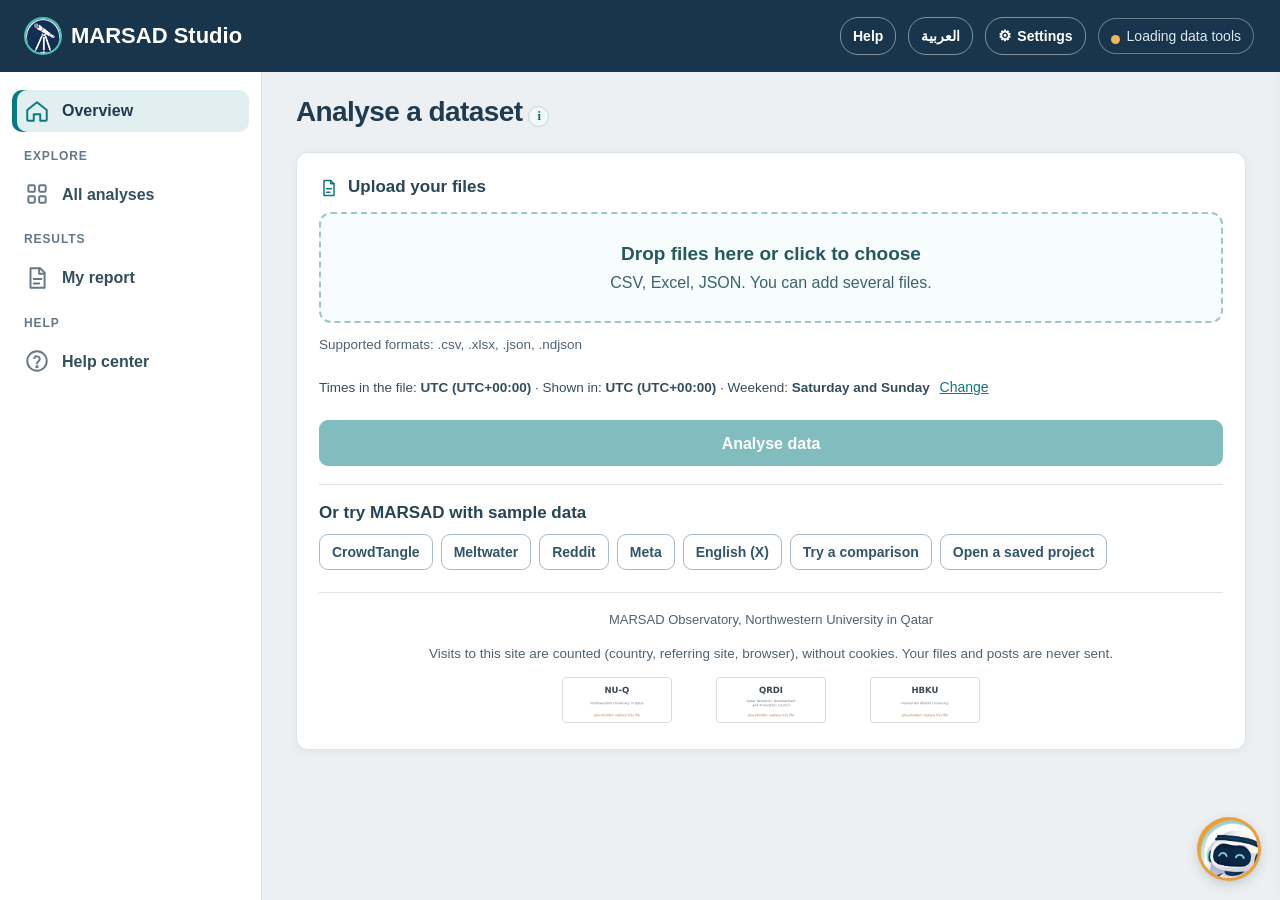
==== index.html @ 5a23ecab "Experimental labels, credibility rating case, emotion scores and confusion matrices - Hate speech, s" ====
<!DOCTYPE html>
<html lang="en">
<head>
<meta charset="utf-8">
<meta name="viewport" content="width=device-width, initial-scale=1">
<title>MARSAD Studio</title>
<!-- No web fonts: the page loads nothing from the internet, so your posts, your address and the fact that you opened
     it stay on your machine, and the page works offline. Arabic uses the fonts your system already has. -->
<meta name="color-scheme" content="light dark">
<link rel="icon" type="image/png" sizes="32x32" href="assets/favicon-32.png">
<link rel="apple-touch-icon" href="assets/apple-touch-icon.png">
<script>
(function () {
  try {
    var v = localStorage.getItem("marsad_theme") || "system";
    var dark = v === "dark" || (v === "system" && window.matchMedia && window.matchMedia("(prefers-color-scheme: dark)").matches);
    document.documentElement.setAttribute("data-theme", dark ? "dark" : "light");
  } catch (e) { document.documentElement.setAttribute("data-theme", "light"); }
})();
</script>
<style>:root{--k-amb-20-100:#6b3d00;--k-amb-20-60:#5a4614;--k-amb-25-100:#8a5a00;--k-amb-25-80:#7a5a12;--k-amb-30-100:#9a5b00;--k-amb-40-100:#c98a00;--k-amb-55-80:#e9a03b;--k-amb-60-80:#f19d3d;--k-amb-65-100:#f6b44b;--k-amb-65-80:#f2b45a;--k-amb-70-100:#ffc766;--k-amb-70-60:#e2c67a;--k-amb-75-100:#ffe08a;--k-amb-75-60:#e8d49a;--k-amb-80-80:#f2dcaf;--k-amb-95-100:#fff8e6;--k-amb-95-80:#fdf3dd;--k-blu-100-20:#fafbfc;--k-blu-15-40:#1c2a35;--k-blu-15-60:#0f2231;--k-blu-15-80:#06283d;--k-blu-20-40:#203b4f;--k-blu-20-60:#18354c;--k-blu-25-20:#2f4554;--k-blu-25-40:#274555;--k-blu-25-60:#173a5e;--k-blu-30-20:#344e5c;--k-blu-30-40:#31566a;--k-blu-35-20:#4a6271;--k-blu-35-40:#2f5f8a;--k-blu-40-20:#4f6371;--k-blu-40-60:#2f5f9a;--k-blu-45-20:#637988;--k-blu-50-20:#69808d;--k-blu-70-20:#a7bbc5;--k-blu-75-40:#9fb7d6;--k-blu-85-20:#ccd7df;--k-blu-85-40:#c6d9e5;--k-blu-85-60:#c9d8ef;--k-blu-90-20:#dce4e9;--k-blu-90-40:#dfebf1;--k-blu-95-20:#edf0f2;--k-blu-95-40:#eef3f9;--k-blu-95-60:#eef3fb;--k-grn-25-60:#1e6b3a;--k-grn-65-40:#7fd4a8;--k-grn-95-40:#eaf6f2;--k-n-0:#000;--k-n-100:#fff;--k-n-15:#2b2b2b;--k-n-35:#595959;--k-red-25-60:#6b1f2a;--k-red-35-60:#8d2f24;--k-red-75-60:#e88b8b;--k-red-85-60:#f3c3ca;--k-red-95-80:#fdecee;--k-tea-100-20:#fbfcfc;--k-tea-100-40:#f7fcfc;--k-tea-100-60:#fbfefe;--k-tea-15-100:#004d51;--k-tea-20-100:#04666a;--k-tea-20-40:#21404f;--k-tea-20-80:#065f62;--k-tea-25-100:#057c81;--k-tea-25-40:#25595c;--k-tea-25-60:#15625a;--k-tea-25-80:#0b6a70;--k-tea-30-20:#3b5a67;--k-tea-30-40:#32616a;--k-tea-30-80:#11787f;--k-tea-35-20:#3e626b;--k-tea-35-40:#3a5f6c;--k-tea-40-20:#55717b;--k-tea-50-20:#6a8690;--k-tea-55-40:#4ec3b9;--k-tea-60-20:#8aa0ab;--k-tea-65-40:#8dc7c4;--k-tea-70-20:#9fc5c6;--k-tea-75-20:#a7ceca;--k-tea-75-40:#a4d2ce;--k-tea-80-20:#c3d4d8;--k-tea-85-20:#c9dadc;--k-tea-85-40:#cce8e5;--k-tea-90-40:#e3f2f2;--k-tea-95-20:#f4f7f8;--k-tea-95-40:#f2faf9;--k-tea-95-60:#eef6fa;--k-yel-10-40:#2a2410;--k-yel-20-80:#5c4708;--k-yel-30-80:#8a6d12;--k-yel-35-60:#8a7a23;--k-yel-45-60:#c9a227;--k-yel-70-80:#e7cd72;--k-yel-95-80:#fdf8e7;}
html[data-theme="dark"]{--k-amb-20-100:#ffc16e;--k-amb-20-60:#e7cb84;--k-amb-25-100:#ffc456;--k-amb-25-80:#ecc367;--k-amb-30-100:#ffb54a;--k-amb-40-100:#ffbb25;--k-amb-55-80:#b57723;--k-amb-60-80:#b46d1b;--k-amb-65-100:#aa7116;--k-amb-65-80:#9e6819;--k-amb-70-100:#97640c;--k-amb-70-60:#846b27;--k-amb-75-100:#7c5e0a;--k-amb-75-60:#6b5821;--k-amb-80-80:#5d4616;--k-amb-95-100:#382a05;--k-amb-95-80:#3d2d09;--k-blu-100-20:#13181d;--k-blu-15-40:#adc3d5;--k-blu-15-60:#a8cbe6;--k-blu-15-80:#95d2f7;--k-blu-20-40:#94bad6;--k-blu-20-60:#93bedf;--k-blu-25-20:#95b2c6;--k-blu-25-40:#91b9cf;--k-blu-25-60:#82b2e3;--k-blu-30-20:#8fb0c2;--k-blu-30-40:#81aec7;--k-blu-35-20:#819dae;--k-blu-35-40:#639bcd;--k-blu-40-20:#a7bcc9;--k-blu-40-60:#558ccf;--k-blu-45-20:#9db1be;--k-blu-50-20:#9ab0bd;--k-blu-70-20:#41535d;--k-blu-75-40:#324865;--k-blu-85-20:#2b3740;--k-blu-85-40:#253947;--k-blu-85-60:#1a2c47;--k-blu-90-20:#232d34;--k-blu-90-40:#1a2b34;--k-blu-95-20:#1c2225;--k-blu-95-40:#121d2a;--k-blu-95-60:#0e192c;--k-grn-25-60:#79dd9d;--k-grn-65-40:#337e57;--k-grn-95-40:#152b24;--k-n-0:#e0e0e0;--k-n-100:#141414;--k-n-15:#bfbfbf;--k-n-35:#9b9b9b;--k-red-25-60:#db7a88;--k-red-35-60:#d96a5d;--k-red-75-60:#772121;--k-red-85-60:#4d151d;--k-red-95-80:#31090e;--k-tea-100-20:#141a1a;--k-tea-100-40:#0f2222;--k-tea-100-60:#0b2222;--k-tea-15-100:#83f9ff;--k-tea-20-100:#6ef7fd;--k-tea-20-40:#95c0d5;--k-tea-20-80:#76f6fa;--k-tea-25-100:#5cf6fd;--k-tea-25-40:#8aced2;--k-tea-25-60:#7ee6db;--k-tea-25-80:#6decf4;--k-tea-30-20:#86acbc;--k-tea-30-40:#81bbc6;--k-tea-30-80:#63e5ee;--k-tea-35-20:#84afb9;--k-tea-35-40:#82aebe;--k-tea-40-20:#a0b8c1;--k-tea-50-20:#9ab2bb;--k-tea-55-40:#43a49b;--k-tea-60-20:#576973;--k-tea-65-40:#3f726f;--k-tea-70-20:#406263;--k-tea-75-20:#395d5a;--k-tea-75-40:#35605d;--k-tea-80-20:#314347;--k-tea-85-20:#2e4042;--k-tea-85-40:#22423f;--k-tea-90-40:#193030;--k-tea-95-20:#161e21;--k-tea-95-40:#112623;--k-tea-95-60:#10222b;--k-yel-10-40:#e3d7b1;--k-yel-20-80:#f7d87c;--k-yel-30-80:#edca5a;--k-yel-35-60:#dac760;--k-yel-45-60:#dbb02b;--k-yel-70-80:#8a7322;--k-yel-95-80:#352b09;--k-n-100:#1b262e;--k-n-0:#e4ecf1;--navy:#10212e;--navy2:#17303f;--bg:#131c23;--white:#1b262e;--ink:#e4ecf1;--muted:#a9bcc7;--border:#32434f;--teal:#39b3b4;--teal-dark:#5ccacb;--teal-light:#13343a;--grey-bg:#223039;--shadow:0 2px 9px rgba(0,0,0,.45);--amber:#f0c270;--amber-bg:#3a2f12;--amber-line:#6b5720;--ok-bg:#16301f;--ok:#7fd49a;--focus:#f0a94e;}
html[data-theme="dark"] .appbar,html[data-theme="dark"] .brand,html[data-theme="dark"] .sizebtn{color:#eaf2f7}
html[data-theme="dark"] .brand-sub{color:#9fb6c4}
html[data-theme="dark"] .pill{color:#cfe6e4;background:#15293a;border-color:rgba(255,255,255,.28)}
html[data-theme="dark"] .sizebtn{border-color:rgba(255,255,255,.4)}
html[data-theme="dark"] .sizebtn:hover{background:rgba(255,255,255,.12)}
html[data-theme="dark"] .filebtn{background:#c98a2e;color:#1b1206}
html[data-theme="dark"] .ch-head{color:#eaf2f7}
html[data-theme="dark"] #chat .ch-head{background:#15293a;color:#eaf2f7}
html[data-theme="dark"] #chat .ch-head b{color:#eaf2f7}
html[data-theme="dark"] #chat .ch-head button{color:#eaf2f7;border-color:rgba(255,255,255,.4)}
html[data-theme="dark"] .fchip{background:#1f2d38;color:#dbe7ee;border-color:#3b4e5c}
html[data-theme="dark"] .fchip b{color:#fff}
html[data-theme="dark"] .fchip:hover{background:#27384564}
html[data-theme="dark"] .skip{background:#1b262e;color:#eaf2f7}
html[data-theme="dark"] .study span{color:#a9bcc7}
html[data-theme="dark"] .nav-label{color:#c2d2db}
html[data-theme="dark"] mark{background:#6b5a16;color:#fff6dd}
html[data-theme="dark"] .metric-label,html[data-theme="dark"] .metric span,
html[data-theme="dark"] .panel .small-print,html[data-theme="dark"] .basis{color:#c2d2db}
html[data-theme="dark"] .panel .small-print,html[data-theme="dark"] .basis{color:#a9bcc7}
html[data-theme="dark"] .metric-label,html[data-theme="dark"] .metric span{color:#bccbd4}
html[data-theme="dark"] .progress-row{color:#cfdbe3}
html[data-theme="dark"] .summary-list li{color:var(--ink)}
html[data-theme="dark"] .big,html[data-theme="dark"] .bignum{color:var(--ink)}
html[data-theme="dark"] .notices{background:#2b2615;border-left-color:#d8a64a;color:#f1e6cf}
html[data-theme="dark"] .notices b,html[data-theme="dark"] .notices strong{color:#fff}
html[data-theme="dark"] .notices .nbadge{background:#d8a64a;color:#2b2615}
html[data-theme="dark"] .qc{background:#243139;color:#dbe7ee;border-color:#3b4e5c}
html[data-theme="dark"] .qc:hover{background:#2c3b45}
html[data-theme="dark"] .notices .qc{background:#40371d;color:#f6ecd6;border-color:#7a6630}


:root{--navy:var(--k-blu-20-60);--navy2:var(--k-blu-25-40);--teal:var(--k-tea-25-100);--teal-dark:var(--k-tea-20-100);--teal-light:var(--k-tea-95-40);--bg:var(--k-blu-95-20);--white:var(--k-n-100);--ink:var(--k-blu-20-40);--muted:var(--k-blu-40-20);--border:var(--k-blu-90-20);--shadow:0 2px 9px rgba(19,45,62,.05);--focus:var(--k-amb-60-80);--amber:var(--k-amb-30-100);--amber-bg:var(--k-amb-95-100);--amber-line:var(--k-amb-80-80);--grey-bg:var(--k-blu-95-20);--ok-bg:var(--k-grn-95-40);--ok:var(--k-grn-25-60)}
*{box-sizing:border-box}
html,body{margin:0;min-height:100%;font-family:Arial,Helvetica,"Noto Naskh Arabic",sans-serif;color:var(--ink);background:var(--bg);font-size:16px;line-height:1.45}
[dir=rtl],.ar{font-family:"Noto Naskh Arabic","Geeza Pro","Segoe UI",Tahoma,Arial,sans-serif}
button,input,select,textarea{font:inherit}button{cursor:pointer}a{color:var(--teal-dark)}
button:focus-visible,input:focus-visible,select:focus-visible,textarea:focus-visible,[tabindex]:focus-visible{outline:3px solid var(--focus);outline-offset:2px}
h1,h2,h3,p{margin-top:0}
/* The app bar is wider than a phone: its content measures 429px at 390px wide. It scrolls its own
   controls rather than dragging the whole page sideways with it. */
.appbar{overflow-x:hidden}
.appbar{height:72px;background:var(--navy);color:var(--k-n-100);display:flex;align-items:center;justify-content:space-between;padding:0 26px;gap:16px;position:sticky;top:0;z-index:50}
.branding{display:flex;align-items:center;gap:11px}
.brand-mark{width:34px;height:34px;border-radius:50%;flex:none;display:block;
  box-shadow:0 0 0 2px var(--k-tea-55-40)}
.brand{font-size:22px;font-weight:800}.brand-sub{color:var(--k-blu-85-40);font-size:13px;margin-top:2px}
.top-right{display:flex;align-items:center;gap:12px;font-size:14px;color:var(--k-blu-90-40)}
.pill{border:1px solid rgba(255,255,255,.35);background:var(--navy);color:var(--k-tea-95-60);padding:7px 12px;border-radius:18px;white-space:nowrap}
#engine{max-width:40vw;overflow:hidden;text-overflow:ellipsis}
@media(max-width:900px){#engine{max-width:none}}
#engine.err{background:var(--k-red-35-60);border-color:var(--k-red-35-60);color:var(--k-n-100)}
.shell{display:grid;grid-template-columns:262px minmax(0,1fr);min-height:calc(100vh - var(--barh,72px))}
.sidebar{background:var(--k-n-100);border-right:1px solid var(--border);padding:18px 12px;position:sticky;top:var(--barh,72px);height:calc(100vh - var(--barh,72px));overflow:auto}
.nav-label{font-size:12px;font-weight:800;text-transform:uppercase;letter-spacing:.9px;color:var(--k-blu-45-20);margin:16px 12px 8px}
.nav-button{width:100%;display:flex;align-items:center;gap:12px;text-align:left;border:0;background:transparent;color:var(--k-blu-30-20);padding:10px 12px;border-radius:10px;min-height:50px;font-weight:700;margin-bottom:3px}
.nav-button .ico{width:26px;height:26px;flex:none;color:var(--k-blu-45-20)}
.nav-button.active{color:var(--k-tea-20-80);background:var(--teal-light);box-shadow:inset 4px 0 0 var(--teal)}
.nav-button.active .ico{color:var(--teal)}
.nav-button:hover:not(.active){background:var(--k-tea-95-20)}
.nav-desc{font-size:12.5px;color:var(--k-blu-40-20);display:block;margin-top:2px;font-weight:400}
.nav-count{margin-left:auto;font-size:12px;color:var(--k-blu-40-20);font-weight:700}
.side-footer{margin:18px 8px 0;padding:14px 6px;border-top:1px solid var(--border);font-size:13px;color:var(--k-blu-45-20);line-height:1.6}
.side-footer b{color:var(--ink)}
.content{padding:24px 34px 60px;max-width:1500px;width:100%;margin:0 auto;min-width:0}
.eyebrow{font-size:13.5px;color:var(--k-blu-50-20);font-weight:700;margin-bottom:8px}
.eyebrow a{color:var(--k-blu-50-20);text-decoration:none}.eyebrow a:hover{text-decoration:underline}
.title-row{display:flex;align-items:flex-start;justify-content:space-between;gap:16px;flex-wrap:wrap}
.page-title{font-size:32px;line-height:1.15;letter-spacing:-.6px;color:var(--k-blu-20-40);margin:0 0 8px}
.page-lead{font-size:18px;color:var(--muted);margin-bottom:0;max-width:820px}
.head-actions{display:flex;align-items:center;gap:10px;flex-wrap:wrap}
.btn{border:1px solid var(--k-blu-70-20);background:var(--k-n-100);border-radius:9px;min-height:44px;padding:9px 16px;font-weight:700;color:var(--k-blu-30-40);display:inline-flex;align-items:center;justify-content:center;gap:7px;text-decoration:none;white-space:nowrap}
.btn:hover{background:var(--k-tea-95-40)}.btn.primary{background:var(--teal);color:var(--k-n-100);border-color:var(--teal)}.btn.primary:hover{background:var(--teal-dark)}
.btn:disabled{opacity:.5;cursor:default}.btn.small{min-height:36px;padding:6px 12px;font-size:14px}
.info-line{margin:20px 0 16px;padding:12px 16px;border:1px solid var(--k-tea-85-40);background:var(--k-tea-95-40);color:var(--k-tea-25-40);border-radius:9px;display:flex;justify-content:space-between;align-items:center;gap:14px;font-size:15px;flex-wrap:wrap}
.section-heading{font-size:22px;color:var(--k-blu-20-40);margin:30px 0 6px}
.section-description{font-size:15.5px;color:var(--k-blu-45-20);margin:0 0 16px}
.metric-grid{display:grid;grid-template-columns:repeat(4,minmax(0,1fr));gap:16px;margin-top:16px}
.metric{padding:18px 20px;background:var(--k-n-100);border:1px solid var(--border);border-radius:12px;box-shadow:var(--shadow);min-height:108px}
.metric-label{font-size:15px;color:var(--k-blu-40-20);margin-bottom:8px}.metric-value{font-size:30px;font-weight:800;color:var(--k-blu-20-40);line-height:1.1}
.metric-small{font-size:13.5px;margin-top:6px;color:var(--k-blu-40-20)}.metric .date-value{font-size:20px}
.cards-2{display:grid;grid-template-columns:1fr 1fr;gap:18px}
.panel{background:var(--k-n-100);border:1px solid var(--border);border-radius:12px;box-shadow:var(--shadow);padding:20px 22px;min-width:0;margin-bottom:18px}
.cards-2 .panel{margin-bottom:0}
.panel-title{font-size:19px;font-weight:700;color:var(--k-blu-25-40);margin:0 0 4px}
.panel-description{color:var(--k-blu-45-20);font-size:14.5px;margin:0 0 12px}
.panel-actions{display:flex;justify-content:space-between;align-items:center;gap:10px;margin-top:14px;padding-top:14px;border-top:1px solid var(--k-blu-95-20);flex-wrap:wrap}
.text-button{padding:6px 0;border:0;background:none;color:var(--k-tea-25-100);font-weight:700;font-size:15px;min-height:36px}
.text-button:hover{text-decoration:underline}
.save-button{min-height:38px;padding:6px 12px;border:1px solid var(--k-tea-85-20);border-radius:8px;color:var(--k-tea-30-40);background:var(--k-n-100);font-size:14px;font-weight:700}
.save-button.saved{color:var(--k-tea-25-100);background:var(--k-grn-95-40);border-color:var(--k-tea-75-40)}
.summary-list{padding:0;margin:0;list-style:none}
.summary-list li{padding:12px 0;border-bottom:1px solid var(--k-blu-95-20);display:flex;align-items:flex-start;gap:12px;font-size:16px}
.summary-list li:last-child{border-bottom:0}
.dot{width:9px;height:9px;flex:0 0 9px;background:var(--teal);border-radius:50%;margin-top:8px}
.progress-row{display:grid;grid-template-columns:minmax(90px,1.2fr) minmax(100px,2fr) 50px;align-items:center;gap:12px;font-size:15px;margin:9px 0;cursor:pointer;border-radius:6px;padding:3px 4px}
.progress-row:hover{background:var(--k-tea-95-40)}
.bar-track{height:13px;border-radius:7px;background:var(--k-tea-95-20);overflow:hidden}.bar-fill{height:100%;background:var(--k-tea-30-80);border-radius:7px}
.explore-grid{display:grid;grid-template-columns:repeat(3,minmax(0,1fr));gap:14px}
.explore-card{display:flex;align-items:center;gap:14px;text-align:left;border:1px solid var(--border);border-radius:12px;padding:16px;background:var(--k-n-100);min-height:100px;box-shadow:var(--shadow);width:100%}
.explore-card:hover{background:var(--k-tea-95-40);border-color:var(--k-tea-75-20)}
a.explore-card{text-decoration:none;color:inherit;box-sizing:border-box}
.srcrow a.btn.small{text-decoration:none}
.explore-icon{flex:0 0 48px;height:48px;border-radius:10px;background:var(--k-tea-95-40);color:var(--k-tea-30-80);display:grid;place-items:center}
.explore-icon svg{width:26px;height:26px}
.explore-label{font-size:17px;font-weight:700;color:var(--k-blu-25-40);margin-bottom:3px}
.explore-detail{font-size:14px;color:var(--k-blu-40-20)}
.srcgrid{display:grid;grid-template-columns:repeat(2,minmax(0,1fr));gap:14px}
.srccard{display:block;text-align:left;border:1px solid var(--border);border-radius:12px;padding:16px 18px;background:var(--k-n-100);box-shadow:var(--shadow);width:100%;box-sizing:border-box;text-decoration:none;color:inherit}
.srccard:hover{background:var(--k-tea-100-40);border-color:var(--k-tea-75-20)}
.srccard.soon{background:var(--k-tea-100-20);border-style:dashed;border-color:var(--k-tea-80-20)}
.srccard.soon:hover{background:var(--k-tea-100-40)}
.srchead{display:flex;align-items:flex-start;justify-content:space-between;gap:10px;margin-bottom:8px}
.srchead .explore-icon{flex:0 0 40px;height:40px}
.srchead .explore-icon svg{width:22px;height:22px}
.srccard.soon .explore-icon{background:var(--k-tea-95-20);color:var(--k-tea-50-20)}
.srctitle{font-size:17px;font-weight:700;color:var(--k-blu-25-40);margin-bottom:4px}
.srcdesc{font-size:14px;color:var(--k-blu-40-20);line-height:1.5;margin-bottom:10px}
.srcgo{font-size:14px;font-weight:700;color:var(--k-tea-30-80)}
.srccard.soon .srcgo{color:var(--k-tea-50-20)}
.badge{font-size:12px;font-weight:700;border-radius:9px;padding:2px 9px;white-space:nowrap;border:1px solid}
.badge.ok{color:var(--k-tea-25-60);background:var(--k-tea-95-40);border-color:var(--k-tea-75-40)}
.badge.soon{color:var(--k-amb-25-80);background:var(--k-amb-95-80);border-color:var(--k-amb-75-60)}
.badge.ext{color:var(--k-blu-35-20);background:var(--k-blu-95-20);border-color:var(--k-blu-85-20)}
#toast{position:fixed;inset-inline-start:50%;transform:translateX(-50%);inset-block-end:26px;z-index:90;background:var(--navy);color:var(--white);padding:11px 18px;border-radius:11px;font-weight:700;font-size:15px;opacity:0;pointer-events:none;transition:opacity .18s}
#toast.on{opacity:1}
.postbar.sticky{position:sticky;top:0;z-index:3;background:var(--white);padding:10px 0;border-bottom:1px solid var(--border)}
.postpager{display:flex;align-items:center;gap:12px;flex-wrap:wrap;padding:8px 0}
.postpager.sticky2{position:sticky;top:52px;z-index:2;background:var(--white);border-bottom:1px solid var(--border)}
.hlsw{display:inline-flex;align-items:center;gap:6px;font-size:14px;color:var(--muted)}
.tbl{position:relative}
table.g thead th{position:sticky;top:0;z-index:2;background:var(--grey-bg)}
.viewtabs.sub{position:sticky;top:0;z-index:3;background:var(--white);padding:6px 0}
.drawer{position:fixed;inset-block:var(--barh,72px) 0;inset-inline-end:0;width:min(420px,92vw);background:var(--white);border-inline-start:1px solid var(--border);box-shadow:-6px 0 24px rgba(0,0,0,.14);z-index:70;display:flex;flex-direction:column}
html[dir="rtl"] .drawer{box-shadow:6px 0 24px rgba(0,0,0,.14)}
.drawer[hidden]{display:none}
.drawer-head{display:flex;align-items:center;justify-content:space-between;gap:10px;padding:16px 18px;border-bottom:1px solid var(--border);font-size:17px}
.drawer-body{flex:1;overflow:auto;padding:16px 18px}
.drawer-foot{display:flex;gap:10px;justify-content:flex-end;padding:14px 18px;border-top:1px solid var(--border)}
.fieldhelp{font-size:13px;color:var(--muted);margin:4px 0 0;line-height:1.45}
.optbadge{display:inline-flex;align-items:center;justify-content:center;min-width:20px;height:20px;margin-inline-start:7px;border-radius:10px;background:var(--teal);color:var(--white);font-size:12px;font-weight:800;padding:0 6px}
.sliders{margin-inline-end:6px}
.methods{margin:12px 0 0;border:1px solid var(--border);border-radius:11px;padding:12px 14px;background:var(--grey-bg)}
.methods summary{cursor:pointer;font-weight:700;color:var(--ink);min-height:30px}
.methods p{margin:8px 0 0;line-height:1.55}
.settabs{display:flex;gap:8px;border-bottom:1px solid var(--border);margin:0 0 16px}
.settab{background:none;border:0;border-bottom:3px solid transparent;padding:10px 14px;font-size:15px;font-weight:700;color:var(--muted);cursor:pointer;min-height:44px}
.settab.on{color:var(--teal);border-bottom-color:var(--teal)}
.settab:hover{color:var(--ink)}
.qcseg{margin:0 2px}
.segset{display:inline-flex;border:1px solid var(--border);border-radius:10px;overflow:hidden;margin:4px 0 2px}
.seg{background:var(--white);border:0;padding:9px 16px;font-size:14px;font-weight:700;color:var(--muted);cursor:pointer;min-height:40px;border-inline-end:1px solid var(--border)}
.seg:last-child{border-inline-end:0}
.seg.on{background:var(--teal);color:var(--white)}
.seg:hover:not(.on){background:var(--teal-light)}
.srcsamples{border-top:1px solid var(--border);margin-top:18px;padding-top:16px}
.srccard.on{border-color:var(--teal);border-style:solid;box-shadow:0 0 0 1px var(--teal),var(--shadow);background:var(--k-n-100)}
.srcpick{color:var(--teal);display:inline-flex}
.srcpick svg{width:22px;height:22px}
.cform input:disabled,.cform select:disabled,.ckey input:disabled{opacity:.55;cursor:not-allowed}
.cblock{border:1px solid var(--k-amb-40-100);background:var(--k-amb-95-100);border-radius:10px;padding:12px 14px;margin:0 0 14px}
.cblock-h{margin:0 0 6px;font-weight:600;color:var(--k-blu-25-40)}
@media (prefers-color-scheme:dark){.cblock{background:var(--k-yel-10-40);color:var(--k-yel-70-80)}.cblock-h{color:var(--k-yel-70-80)}}
.bigfile{border:1px solid var(--border);border-radius:12px;padding:18px 20px;background:var(--white)}
.bigfile-h{margin:0 0 8px;font-size:17px;color:var(--k-blu-25-40);font-weight:600}
.bigsub{margin:18px 0 8px;font-size:14px;color:var(--k-blu-25-40);font-weight:600}
.bigsizes{display:flex;align-items:center;gap:10px;flex-wrap:wrap}
.bigsizes .btn.on{background:var(--teal);color:var(--white);border-color:var(--teal)}
.bigcustom input{width:7.5em;margin-inline-start:6px}
.bigopts{display:grid;gap:10px}
.bigopt{display:grid;gap:4px;border:1px solid var(--border);border-radius:9px;padding:10px 12px}
.bigopt.pick{border-color:var(--k-tea-30-80);background:var(--k-tea-100-20)}
.bigopt:not(.on){opacity:.6}
.bigopt select{margin:0 4px;max-width:16em}
.bigfilters{display:flex;flex-wrap:wrap;gap:10px 18px;align-items:center}
.bigfilters input[type=number]{width:6em}
.inlinechk{display:inline-flex;align-items:center;gap:6px}
.bigacts{display:flex;flex-wrap:wrap;gap:10px;margin-top:16px}
.bigannot{display:flex;flex-wrap:wrap;gap:10px 18px;align-items:center;margin-top:10px}
.bigannot input[type=text]{width:12em}.bigannot input[type=number]{width:5em}
.bigsplit{border-top:1px solid var(--border);margin-top:18px;padding-top:12px;display:flex;flex-wrap:wrap;gap:10px;align-items:center}
.bigsplit .bigsub{width:100%;margin:0}
.bigprog{display:flex;align-items:center;gap:12px;margin:16px 0}
.bigprog progress{width:260px;height:14px}
.bigmsg{margin:14px 0 0;padding:10px 12px;border-radius:8px;background:var(--k-blu-95-20)}
.bigmsg.err{background:var(--k-red-95-80);color:var(--k-red-25-60)}
.bigmsg.ok{background:var(--k-grn-95-40)}
@media (max-width:560px){.bigprog progress{width:150px}.bigfilters{gap:8px 12px}}
.optcheck span{display:block;font-weight:400}
.optcheck input{margin-inline-end:7px;vertical-align:middle}
.dlbar{display:flex;align-items:center;gap:10px;flex-wrap:wrap;border-top:1px solid var(--border);margin-top:18px;padding-top:14px}
.srcopen{margin-top:2px}
.srcopen-h{display:flex;align-items:center;gap:9px;font-size:17px;color:var(--k-blu-25-40);margin:0 0 12px}
.srcopen-h svg{width:20px;height:20px;color:var(--k-tea-30-80)}
.srcopen p{margin:0 0 10px;color:var(--k-blu-30-20);line-height:1.55}
.srcsteps{margin:0 0 12px;padding-inline-start:22px;color:var(--k-blu-30-20);line-height:1.6}
.srcsteps li{margin-bottom:8px}
.srcsteps a{color:var(--k-tea-30-80)}
.srcsteps .small-print{display:block}
.crumb{display:flex;align-items:center;gap:8px;flex-wrap:wrap;font-size:13px;color:var(--k-blu-35-20)}
.crumb b{color:var(--ink);font-weight:650}
.platgrid{display:grid;grid-template-columns:repeat(4,1fr);gap:10px;margin:0 0 10px}
@media(min-width:1101px){.dirpanel .platgrid{grid-template-columns:repeat(5,1fr)}}
@media(max-width:1100px){.platgrid{grid-template-columns:repeat(2,1fr)}}
@media(max-width:560px){.platgrid{grid-template-columns:1fr}}
.platcard{display:grid;grid-template-columns:auto 1fr;grid-template-areas:"mark head" "mark blurb" "mark meta";column-gap:10px;row-gap:2px;align-items:center;text-align:start;border:1px solid var(--border);border-radius:12px;padding:12px;background:var(--k-n-100);width:100%;box-sizing:border-box;color:inherit;cursor:pointer;min-height:44px}
.platcard .platmark{grid-area:mark;align-self:start}
.platcard .platname{grid-area:head}
.platcard .platblurb{grid-area:blurb}
.platcard .platmeta{grid-area:meta}
.platmeta{display:flex;align-items:center;gap:8px;flex-wrap:wrap}
.platcard:hover{background:var(--k-tea-100-40);border-color:var(--k-tea-75-20)}
.platcard.on{border-color:var(--teal);box-shadow:0 0 0 1px var(--teal)}
.platmark{flex:none;width:34px;height:34px;border-radius:50%;display:flex;align-items:center;justify-content:center;font-weight:700;font-size:13px;letter-spacing:.02em;
  box-shadow:inset 0 0 0 1px rgba(16,33,46,.14)}
html[data-theme="dark"] .platmark{box-shadow:inset 0 0 0 1px rgba(255,255,255,.22)}
.platmark.small{width:22px;height:22px;font-size:10px}
.platname{font-size:14px;font-weight:650;color:var(--ink)}
.platblurb{font-size:12px;line-height:1.4;color:var(--k-blu-35-20)}
.platmeta{font-size:11px;color:var(--k-blu-45-20)}
.platname{min-width:0;overflow-wrap:anywhere;hyphens:auto}
.platneed{white-space:nowrap;margin-inline-start:8px}
.platstate{white-space:nowrap}
.platacc,.platn,.platsrv{white-space:nowrap;color:var(--k-blu-35-20)}
.platsrv{font-weight:600}
.platsrv::after{content:"\00b7";margin-inline-start:6px;opacity:.6}
.platacc::after{content:"\00b7";margin-inline-start:6px;opacity:.6}
.catmethods{font-size:11px;font-weight:600;color:var(--k-blu-45-20);margin-top:2px}
.dirfind{margin:0 0 12px}
.dirfind input{width:100%;box-sizing:border-box}
.dirpanel{margin:0 0 18px}
.dirpanel:last-of-type{margin-bottom:10px}
.paneln{display:inline-block;margin-inline-start:6px;font-size:11px;font-weight:600;color:var(--k-blu-25-20);
  background:var(--k-tea-100-20);border:1px solid var(--border);border-radius:999px;padding:1px 7px;vertical-align:middle}
.catmethods{color:var(--k-blu-35-20)}
.catcount{color:var(--k-blu-25-20)}
.tabn{font-weight:600;opacity:.75;margin-inline-start:2px}
.statekey{margin:6px 0 8px;padding-inline-start:0;list-style:none;display:grid;gap:6px}
.statekey li{font-size:12px;line-height:1.5;color:var(--k-blu-35-20)}
.srcdetail h2.srcsub{margin-top:14px}
.srchelp{margin-inline-start:auto}
.upset-open{margin:10px 0 4px;padding:12px;border:1px solid var(--border);border-radius:12px;background:var(--k-tea-100-20)}
.upset-h{margin:0 0 2px;font-size:14px}
.upset-open .opts{display:grid;grid-template-columns:repeat(auto-fit,minmax(230px,1fr));gap:12px;margin-top:10px}
.upset-open label{display:flex;flex-direction:column;gap:3px;font-size:13px;font-weight:600}
.upset-open input,.upset-open select{font:inherit;font-weight:400;padding:6px 8px;border:1px solid var(--border);border-radius:8px;background:var(--k-n-100);color:var(--ink)}
.upset-open .small-print{font-weight:400}
.platbar{flex-wrap:wrap;gap:8px}
.srcdetail p{margin:4px 0 8px;font-size:13px;line-height:1.5}
.platbar{display:flex;align-items:center;gap:10px;flex-wrap:wrap;margin:0 0 10px}
.platnow{display:flex;align-items:center;gap:7px;font-weight:650;color:var(--ink)}
.methodrow{display:flex;flex-wrap:wrap;gap:8px;margin:0 0 12px}
.methodbtn{border:1px solid var(--border);background:var(--k-n-100);color:inherit;border-radius:999px;padding:9px 14px;font:inherit;font-size:13px;cursor:pointer;min-height:40px}
.methodbtn:hover{background:var(--k-tea-100-40);border-color:var(--k-tea-75-20)}
.methodbtn.on{background:var(--k-tea-90-40);border-color:var(--teal);font-weight:650}
.zspanel{margin-top:16px;padding-top:12px;border-top:1px solid var(--border)}
.pxcode{background:var(--k-tea-100-20);border:1px solid var(--border);border-radius:8px;padding:10px 12px;font-size:12px;line-height:1.6;overflow-x:auto;white-space:pre}
.catgrid{display:grid;grid-template-columns:repeat(auto-fit,minmax(210px,1fr));gap:10px;margin:0 0 14px}
.catcard{display:flex;flex-direction:column;gap:4px;text-align:start;border:1px solid var(--border);border-radius:12px;padding:12px 14px;background:var(--k-n-100);width:100%;box-sizing:border-box;color:inherit;cursor:pointer;min-height:44px}
.catcard:hover{background:var(--k-tea-100-40);border-color:var(--k-tea-75-20)}
.catcard.empty{border-style:dashed;background:var(--k-tea-100-20)}
.cathead{display:flex;align-items:center;justify-content:space-between;gap:8px;margin-bottom:2px}
.catcard .explore-icon{flex:none}
.catcount{font-size:11px;font-weight:600;color:var(--k-blu-35-20);text-align:end;line-height:1.3}
.cattitle{font-size:15px;font-weight:650;color:var(--ink)}
.catdesc{font-size:13px;line-height:1.45;color:var(--k-blu-35-20)}
.catbar{display:flex;align-items:center;flex-wrap:wrap;gap:10px;margin:0 0 10px}
.catbar .srcsub{margin:0}
.catnote{margin-top:12px;padding-top:10px;border-top:1px solid var(--border)}
.cform{display:grid;grid-template-columns:repeat(auto-fit,minmax(150px,1fr));gap:10px;margin:0 0 10px}
.cform label{display:flex;flex-direction:column;gap:4px;font-size:13px;font-weight:600;color:var(--k-blu-40-20)}
.cform .cq{grid-column:1/-1}
.cform .cmode{grid-column:span 2}
.cform input,.cform select{min-height:44px;padding:8px 10px;border:1px solid var(--border);border-radius:8px;background:var(--white);color:var(--ink);font-size:15px;font-weight:400}
.cmsg{margin-top:10px;padding:10px 12px;border-radius:8px;font-size:14px;line-height:1.5;background:var(--grey-bg);color:var(--k-blu-30-20);border:1px solid var(--border)}
.cmsg.bad{background:var(--amber-bg);color:var(--k-amb-25-80);border-color:var(--amber-line)}
.cmsg.ok{background:var(--ok-bg);color:var(--k-grn-25-60);border-color:var(--k-grn-65-40)}
.srcmore{margin-top:20px;border-top:1px solid var(--border);padding-top:12px}
.srcmore summary{cursor:pointer;font-weight:600;color:var(--k-blu-25-40);min-height:44px;display:flex;align-items:center}
.ckey{margin:0 0 10px;padding:12px;border:1px solid var(--border);border-radius:10px;background:var(--grey-bg)}
.ckey label{display:flex;flex-direction:column;gap:4px;font-size:13px;font-weight:600;color:var(--k-blu-40-20)}
.ckey input[type=password]{min-height:44px;padding:8px 10px;border:1px solid var(--border);border-radius:8px;background:var(--white);color:var(--ink);font-size:15px;font-weight:400;width:100%;box-sizing:border-box}
.ckeyrow{display:flex;flex-wrap:wrap;justify-content:space-between;align-items:center;gap:10px;margin-top:8px}
.cbox{flex-direction:row !important;align-items:center;gap:8px !important;min-height:44px;font-weight:400 !important;color:var(--k-blu-30-20) !important;font-size:14px !important}
.cbox input{width:20px;height:20px}
.ckeyrow a{color:var(--k-tea-30-80);font-size:14px}
.ckey .small-print{margin:6px 0 0}
.ckeylinks{display:flex;gap:14px;align-items:center;flex-wrap:wrap}
.linkbtn{background:none;border:0;padding:0;color:var(--k-tea-30-80);font-size:14px;cursor:pointer;text-decoration:underline;font-family:inherit;min-height:44px}
.orgbar{border-top:1px solid var(--border);margin-top:22px;padding-top:18px;text-align:center}
.orgbar-h{margin:0 0 14px;font-size:13px;color:var(--muted)}
.orglogos{list-style:none;display:flex;flex-wrap:wrap;align-items:center;justify-content:center;gap:28px 44px;margin:0;padding:0}
.orglogos img{height:46px;width:auto;max-width:200px;object-fit:contain}
@media (max-width:560px){.orglogos{gap:20px 26px}.orglogos img{height:36px}}
@media (prefers-color-scheme:dark){.orglogos img{background:#fff;border-radius:6px;padding:4px}}
.srcsamples-h{font-size:17px;color:var(--k-blu-25-40);margin:0;font-weight:600}
.srcsub{font-size:15px;color:var(--k-blu-25-40);margin:18px 0 8px;font-weight:600}
.colgrid{display:grid;grid-template-columns:repeat(auto-fit,minmax(260px,1fr));gap:14px;margin:0 0 12px}
.colgrid h4{font-size:13px;text-transform:uppercase;letter-spacing:.04em;color:var(--k-blu-40-20);margin:0 0 6px;font-weight:600}
.collist{list-style:none;margin:0;padding:0}
.collist li{display:flex;justify-content:space-between;align-items:baseline;gap:10px;padding:4px 0;border-bottom:1px solid var(--border);font-size:14px}
.collist li:last-child{border-bottom:0}
.colname{color:var(--k-blu-30-20)}
.colneed{font-size:11px;white-space:nowrap}
.badge.free,.badge.ready{color:var(--k-tea-25-60);background:var(--k-tea-95-40);border-color:var(--k-tea-75-40)}
.badge.key{color:var(--k-blu-35-20);background:var(--k-blu-95-20);border-color:var(--k-blu-85-20)}
.badge.approval{color:var(--k-amb-25-80);background:var(--k-amb-95-80);border-color:var(--k-amb-75-60)}

.uprow{display:flex;align-items:center;justify-content:space-between;gap:12px;flex-wrap:wrap;margin:12px 0}
.upset summary{cursor:pointer;font-size:14px;font-weight:700;color:var(--k-blu-30-40);border:1px solid var(--border);border-radius:10px;padding:8px 14px;list-style:none;min-height:38px;display:inline-flex;align-items:center}
.upset summary::-webkit-details-marker{display:none}
.upset summary:hover{background:var(--k-tea-100-40)}
.upset[open] summary{background:var(--k-tea-95-40)}
.upset .opts{margin-top:10px;display:flex;gap:14px;flex-wrap:wrap}
.btn.wide{width:100%;justify-content:center;text-align:center;display:flex;align-items:center;min-height:46px;font-size:16px}
a.btn.wide{text-decoration:none}
.srcsamples h3{font-size:16px;color:var(--k-blu-25-40);margin:0 0 2px}
.explore-card.soon{background:var(--k-tea-100-20);border-style:dashed;border-color:var(--k-tea-80-20)}
.explore-card.soon .explore-icon{background:var(--k-tea-95-20);color:var(--k-tea-50-20)}
.explore-card.soon .explore-label{color:var(--k-blu-35-20)}
.srcrow{margin-top:10px}
.btn.small.soonbtn{border-style:dashed;color:var(--k-blu-35-20)}
.btn.small.soonbtn:hover{background:var(--k-tea-100-40)}
.soontag{display:inline-block;margin-inline-start:8px;font-size:12px;font-weight:700;color:var(--k-amb-25-80);background:var(--k-amb-95-80);border:1px solid var(--k-amb-75-60);border-radius:9px;padding:1px 7px;vertical-align:2px}
@media (max-width:760px){.srcgrid{grid-template-columns:1fr}}
.arrow{color:var(--k-tea-40-20);margin-left:auto;font-size:24px}
/* analysis tiles */
.tiles{display:grid;grid-template-columns:repeat(auto-fill,minmax(280px,1fr));gap:14px}
.tile{position:relative;text-align:left;border:1px solid var(--border);border-radius:12px;padding:16px 16px 14px;background:var(--k-n-100);box-shadow:var(--shadow);display:flex;flex-direction:column;gap:6px;min-height:150px;width:100%}
.tile:hover{border-color:var(--k-tea-75-20);background:var(--k-tea-100-60)}
.tile .t-title{font-size:17.5px;font-weight:700;color:var(--k-tea-20-40);padding-right:34px}
.tile .t-short{font-size:14.5px;color:var(--k-blu-45-20);flex:1}
.tile .t-foot{display:flex;align-items:center;gap:8px;flex-wrap:wrap}
.info-btn{position:absolute;top:12px;right:12px;width:30px;height:30px;border-radius:50%;border:1px solid var(--k-tea-80-20);background:var(--k-tea-95-40);color:var(--k-tea-25-80);font-weight:800;font-family:Georgia,serif;font-size:15px;display:grid;place-items:center;padding:0}
.info-btn:hover{background:var(--k-tea-90-40)}
.info-mini{display:inline-grid;place-items:center;width:21px;height:21px;border-radius:50%;border:1px solid var(--k-tea-80-20);background:var(--k-tea-95-40);color:var(--k-tea-25-80);font:700 12.5px Georgia,serif;margin-left:6px;vertical-align:1px;cursor:help;flex:none}
.info-mini:hover{background:var(--k-tea-90-40)}
.status{font-size:12.5px;font-weight:700;padding:3px 9px;border-radius:12px;white-space:nowrap}
.st-ready{background:var(--ok-bg);color:var(--ok)}.st-off{background:var(--grey-bg);color:var(--k-blu-40-20)}.st-soon{background:var(--amber-bg);color:var(--amber)}.st-wait{background:var(--k-blu-95-40);color:var(--k-blu-35-40)}
.tile.off{background:var(--k-blu-100-20)}.tile.off .t-title{color:var(--k-blu-40-20)}
.tag{font-size:12px;padding:3px 8px;border-radius:7px;background:var(--k-tea-95-20);color:var(--k-tea-30-20)}
/* tooltip */
#tip{position:fixed;z-index:120;max-width:480px;background:var(--k-n-100);border:1px solid var(--k-tea-85-20);border-radius:12px;box-shadow:0 12px 32px rgba(19,45,62,.18);padding:16px 18px;font-size:14.5px;color:var(--k-blu-25-20);display:none;pointer-events:none}
#tip.show{display:block}
#tip h4{margin:0 0 8px;font-size:16.5px;color:var(--k-blu-20-40)}
#tip .lbl{font-size:12px;font-weight:800;text-transform:uppercase;letter-spacing:.6px;color:var(--k-blu-45-20);margin:10px 0 3px}
#tip p{margin:0}
#tip .st{margin-top:10px;font-weight:700}
/* analysis page */
.chips{display:flex;flex-wrap:wrap;gap:10px;margin:4px 0 6px}
.chip{background:var(--k-n-100);border:1px solid var(--border);border-radius:10px;padding:10px 14px;cursor:help;min-width:120px}
.chip b{display:block;font-size:22px;color:var(--k-blu-20-40)}.chip span{font-size:13px;color:var(--k-blu-45-20)}
.viewtabs{display:flex;gap:6px;flex-wrap:wrap;margin:4px 0 10px}
.viewtabs button{border:1px solid var(--k-tea-80-20);background:var(--k-n-100);color:var(--k-tea-30-40);border-radius:18px;min-height:38px;padding:6px 14px;font-size:14.5px;font-weight:700}
.viewtabs button.on{color:var(--k-tea-20-80);background:var(--teal-light);border-color:var(--k-tea-65-40)}
.fig{width:100%;min-height:240px}
.tipline{font-size:14px;color:var(--k-tea-40-20);background:var(--k-tea-95-20);border-radius:8px;padding:9px 12px;margin-top:8px}
ul.notes{margin:0;padding-left:20px}ul.notes li{margin:6px 0;color:var(--k-blu-35-20)}
table.g{border-collapse:collapse;width:100%;font-size:14.5px}
table.g th,table.g td{border-bottom:1px solid var(--k-blu-95-20);padding:8px 10px;text-align:left;vertical-align:top}
table.g th{background:var(--k-tea-95-20);color:var(--k-tea-40-20);font-weight:700;position:sticky;top:0;cursor:help}
table.g tr.click{cursor:pointer}table.g tr.click:hover td{background:var(--k-tea-95-40)}
.tbl{max-height:460px;overflow:auto;border:1px solid var(--border);border-radius:9px}
details.box{background:var(--k-n-100);border:1px solid var(--border);border-radius:12px;box-shadow:var(--shadow);margin-bottom:18px}
details.box>summary{cursor:pointer;padding:16px 22px;font-size:18px;font-weight:700;color:var(--k-blu-25-40);list-style:none;display:flex;align-items:center;gap:10px}
details.box>summary::-webkit-details-marker{display:none}
details.box>summary:before{content:"›";font-size:24px;color:var(--k-tea-40-20);transition:transform .15s;display:inline-block}
details.box[open]>summary:before{transform:rotate(90deg)}
details.box>summary .sub{font-size:14px;color:var(--k-blu-50-20);font-weight:400}
details.box>.inner{padding:0 22px 20px}
.pgrid{display:grid;grid-template-columns:repeat(auto-fill,minmax(230px,1fr));gap:10px 18px}
.pgrid label{font-size:14px;color:var(--k-blu-35-20);display:block;margin-bottom:4px;font-weight:700}
.pgrid input[type=text],.pgrid input[type=number],.pgrid select,.pgrid textarea{width:100%;padding:8px 10px;border:1px solid var(--k-tea-75-20);border-radius:8px;background:var(--k-n-100);min-height:42px}
.howbox p{font-size:15.5px;color:var(--k-blu-30-20)}
.procrow{display:flex;align-items:center;justify-content:space-between;gap:16px;margin:12px 0;font-size:15px}.procrow .segset{margin:0;flex:none}
.nlp-panel p{margin:8px 0 12px;color:var(--muted)}.nlp-opts{display:grid;gap:8px;margin:12px 0}.nlp-opts label{font-size:15px}
.msg{padding:16px 18px;border-radius:12px;background:var(--amber-bg);border:1px solid var(--amber-line);font-size:16px;margin:12px 0;color:var(--k-amb-20-60)}
.msg.grey{background:var(--k-blu-95-20);border-color:var(--k-blu-90-20);color:var(--k-blu-30-20)}.msg.err{background:var(--k-red-95-80);border-color:var(--k-red-85-60);color:var(--k-red-25-60)}
.msg b{display:block;font-size:18px;margin-bottom:4px}
.drop{border:2px dashed var(--k-tea-70-20);border-radius:12px;padding:26px;text-align:center;color:var(--k-tea-35-20);background:var(--k-tea-100-40);cursor:pointer;font-size:16px}
.drop.over{background:var(--k-tea-95-40);border-color:var(--teal)}
.drop b{display:block;font-size:19px;margin-bottom:4px;color:var(--k-tea-25-40)}
.samples{display:flex;gap:8px;flex-wrap:wrap;margin-top:8px}
.samples[hidden]{display:none}
.langchip{font-size:11px;padding:1px 6px;border-radius:9px;border:1px solid var(--line);color:var(--muted);white-space:nowrap}
.notices{margin:0 0 18px;border-left:5px solid var(--k-amb-40-100);background:var(--k-amb-95-100)}
.notices .nbadge{display:inline-block;min-width:20px;padding:0 6px;border-radius:10px;background:var(--k-amb-40-100);color:var(--k-n-100);font-size:12px;text-align:center;vertical-align:middle}
.notice-go{margin-inline-start:6px;vertical-align:baseline}
@media (prefers-color-scheme:dark){.notices{background:var(--k-yel-10-40);color:var(--k-yel-70-80)}.notices .nbadge{background:var(--k-yel-30-80)}}
.explo{margin:0 0 10px;padding:9px 12px;border:1px solid var(--k-yel-45-60);border-left-width:4px;border-radius:6px;background:var(--k-yel-95-80);color:var(--k-yel-20-80);font-size:13px;line-height:1.5}
.explo strong{letter-spacing:.03em;text-transform:uppercase;font-size:11px}
@media (prefers-color-scheme:dark){.explo{background:var(--k-yel-10-40);color:var(--k-yel-70-80);border-color:var(--k-yel-30-80)}}
.langchip.lang-ar{border-color:var(--k-yel-45-60);color:var(--k-yel-30-80);background:var(--k-yel-95-80)}
@media (prefers-color-scheme:dark){.langchip.lang-ar{border-color:var(--k-yel-30-80);color:var(--k-yel-70-80);background:var(--k-yel-10-40)}}
.steps{display:grid;grid-template-columns:repeat(3,1fr);gap:14px;margin:18px 0}
.step{background:var(--k-n-100);border:1px solid var(--border);border-radius:12px;padding:16px}
.step .n{width:32px;height:32px;border-radius:50%;background:var(--teal);color:var(--k-n-100);display:grid;place-items:center;font-weight:800;margin-bottom:8px}
.searchbox{padding:12px 14px;border:1px solid var(--k-blu-70-20);border-radius:9px;width:100%;max-width:520px;margin:4px 0 20px;font-size:16px}
.small-print{font-size:13.5px;color:var(--k-blu-40-20)}
#busy{position:fixed;inset:0;background:rgba(245,247,249,.6);display:none;align-items:center;justify-content:center;z-index:90}
#busy.on{display:flex}
#busy .in{background:var(--k-n-100);border:1px solid var(--border);border-radius:12px;padding:18px 24px;box-shadow:0 8px 24px rgba(0,0,0,.08);font-size:16px}
.spin{display:inline-block;width:16px;height:16px;border:3px solid var(--k-blu-85-20);border-top-color:var(--teal);border-radius:50%;animation:sp 1s linear infinite;vertical-align:-3px;margin-right:9px}
@keyframes sp{to{transform:rotate(360deg)}}
.modal-scrim{display:none;position:fixed;z-index:100;inset:0;background:rgba(13,37,51,.45);padding:24px;align-items:center;justify-content:center}
.modal-scrim.open{display:flex}
.modal{background:var(--k-n-100);border-radius:15px;max-width:720px;width:100%;max-height:88vh;overflow:auto;padding:26px 28px;box-shadow:0 10px 35px var(--k-blu-15-40)}
.modal-head{display:flex;justify-content:space-between;gap:12px;align-items:flex-start}
.modal-head h2{font-size:23px;margin:0 0 8px}
.close-modal{border:0;background:var(--k-tea-95-20);border-radius:8px;width:42px;height:42px;font-size:22px;flex:none}
.post{border-bottom:1px solid var(--border);padding:12px 0}
.post .m{font-size:13px;color:var(--k-blu-40-20);margin-bottom:4px}
.recent-row{display:flex;flex-wrap:wrap;gap:8px}
.pin-btn{position:absolute;top:12px;right:46px;width:30px;height:30px;border-radius:50%;border:1px solid var(--k-blu-85-20);background:var(--k-n-100);color:var(--k-yel-35-60);font-size:15px;line-height:1;display:grid;place-items:center;padding:0;z-index:2}
.pin-btn.on{background:var(--k-amb-95-100);border-color:var(--k-amb-70-60)}
details.secblock > summary{cursor:pointer;list-style:none}
details.secblock > summary::-webkit-details-marker{display:none}
details.secblock > summary::before{content:"▾";margin-inline-end:8px;font-size:13px;color:var(--k-blu-40-20)}
details.secblock:not([open]) > summary::before{content:"▸"}
[dir="rtl"] .pin-btn{right:auto;left:46px}
pre.code{background:var(--k-blu-15-60);color:var(--k-blu-95-40);padding:12px 14px;border-radius:8px;overflow:auto;font-size:13px;line-height:1.5;text-align:left}
.study-grid{display:grid;grid-template-columns:repeat(auto-fill,minmax(240px,1fr));gap:12px}.study{display:flex;flex-direction:column;gap:4px;text-align:start;color:var(--ink);background:var(--k-n-100);border:1px solid var(--border);border-radius:12px;padding:14px;cursor:pointer;font:inherit}.study:hover{border-color:var(--teal)}.study b{font-size:16px}.study span{font-size:13.5px;color:var(--k-blu-40-20)}
ol.steps{display:flex;flex-direction:column;gap:10px;padding-inline-start:26px}ol.steps .tile{max-width:640px}
/* Arabic right-to-left layout, from the v1.5 Arabic and RTL review. Applied only in Arabic; calculations and chart order are unchanged. */
[dir="rtl"] body{font-family:"Noto Naskh Arabic","Geeza Pro","Segoe UI",Tahoma,Arial,sans-serif;text-align:start}
[dir="rtl"] .sidebar{border-right:0;border-left:1px solid var(--border)}
[dir="rtl"] .nav-button,[dir="rtl"] .tile,[dir="rtl"] .explore-card,[dir="rtl"] .hc-row,[dir="rtl"] .study{text-align:right}
[dir="rtl"] .nav-button.active{box-shadow:inset -5px 0 0 var(--sec,var(--teal))}
[dir="rtl"] .nav-count,[dir="rtl"] .arrow{margin-left:0;margin-right:auto}
[dir="rtl"] .arrow{transform:scaleX(-1)}
[dir="rtl"] .tile{border-left:1px solid var(--border);border-right:5px solid var(--sec,var(--border))}
[dir="rtl"] .t-main{padding-inline-end:34px}
[dir="rtl"] .info-btn{right:auto;left:12px}
[dir="rtl"] .info-btn.inline{margin-left:0;margin-right:10px}
[dir="rtl"] .sec-band{border-left:0;border-right:6px solid var(--sec)}
[dir="rtl"] .secblock .section-heading{border-left:0;border-right:5px solid var(--sec);padding-left:0;padding-right:10px}
[dir="rtl"] .menu-list{right:auto;left:0}
[dir="rtl"] .menu-list button{text-align:right}
[dir="rtl"] .crumbs .backbtn{margin-right:0;margin-left:10px}
[dir="rtl"] .quick{margin-inline-start:10px}
[dir="rtl"] .sp-row input,[dir="rtl"] #toolSearch,[dir="rtl"] #hcq{text-align:right}
[dir="rtl"] .post .t{direction:inherit;text-align:start;unicode-bidi:plaintext}
[dir="rtl"] .post .m,[dir="rtl"] .tbl td[dir="auto"]{unicode-bidi:plaintext}
[dir="rtl"] .hc-en-details{direction:rtl;text-align:right}
[dir="rtl"] .hc-en-details > div{direction:ltr;text-align:left;font-family:Arial,Helvetica,sans-serif}
[dir="rtl"] .hc-ar-summary{direction:rtl;text-align:right;line-height:1.9}
[dir="rtl"] .hc-ar-summary h3{margin:12px 0 4px;font-size:16px}
[dir="rtl"] .hc-ar-note{background:var(--k-blu-95-20);padding:9px 12px;border-radius:8px}
[dir="rtl"] .fig,[dir="rtl"] .js-plotly-plot,[dir="rtl"] #fullfig{direction:ltr}
[dir="rtl"] .meter{direction:ltr}
[dir="rtl"] .page-title{letter-spacing:0;line-height:1.5}
[dir="rtl"] .appbar,[dir="rtl"] .top-right{direction:rtl}
[dir="rtl"] .basis,[dir="rtl"] .viewnote,[dir="rtl"] .hc-body{line-height:1.8}
[dir="rtl"] #chat{right:auto;left:0;box-shadow:6px 0 24px rgba(19,45,62,.22);transform:translateX(-105%)}
[dir="rtl"] #chat.open{transform:translateX(0)}
[dir="rtl"] pre.code,[dir="rtl"] code{direction:ltr;text-align:left;unicode-bidi:isolate}
[dir="rtl"] .fchip,[dir="rtl"] .qc{text-align:right}
[dir="rtl"] .skip{left:auto;right:-9999px}[dir="rtl"] .skip:focus{right:12px;left:auto}
/* The bar can wrap, so --barh carries its measured height to everything parked below it. */
@media (max-width:760px){[dir="rtl"] .top-right{flex-wrap:wrap;gap:6px}[dir="rtl"] .appbar{height:auto;min-height:72px;flex-wrap:wrap;padding-block:10px}}
[dir=rtl] .summary-list li > span:last-child,[dir=rtl] .basis,[dir=rtl] .study span,[dir=rtl] main p,[dir=rtl] main li,[dir=rtl] main td,[dir=rtl] main th,[dir=rtl] #modalBody p,[dir=rtl] #modalBody li,[dir=rtl] #modalBody td,[dir=rtl] .small-print,[dir=rtl] .msg{unicode-bidi:plaintext}
[dir=rtl] .crumbs .sep{transform:scaleX(-1);display:inline-block}
.filterbar{display:flex;flex-wrap:wrap;gap:8px;align-items:center;margin:0 0 14px}.fchip{border:1px solid var(--border);background:var(--k-n-100);border-radius:16px;padding:5px 12px;font:inherit;font-size:13.5px;cursor:pointer}.fchip.on{border-color:var(--teal);background:var(--k-tea-95-40)}.fchip.reset{border-color:var(--k-amb-40-100);color:var(--k-amb-25-100)}.fon{font-size:13px;font-weight:700;color:var(--k-amb-25-100)}
.fset{border:1px solid var(--border);border-radius:8px;margin:10px 0;padding:8px 12px;display:flex;flex-wrap:wrap;gap:6px 16px}.fset legend{font-weight:700;padding:0 4px}
.basis{font-size:13px;color:var(--k-blu-40-20);margin:6px 0 0}.quick{display:inline-flex;gap:8px;align-items:center;margin-inline-start:10px}.qc{font-size:13px;border:1px solid var(--border);background:var(--k-n-100);border-radius:14px;padding:3px 10px;cursor:pointer}.qc.on{background:var(--k-tea-95-40);border-color:var(--teal)}label.qc select{border:0;background:transparent;font:inherit}
.postbar{display:flex;gap:10px;align-items:center;flex-wrap:wrap;margin-bottom:6px}.sp-row{display:flex;gap:8px;flex-wrap:wrap}.sp-row input{flex:1;min-width:220px;padding:9px 12px;border:1px solid var(--border);border-radius:10px;font:inherit}
.searchposts{margin-top:18px}.viewnote{margin-top:14px}.meter{display:inline-block;width:120px;height:8px;background:var(--k-blu-95-20);border-radius:4px;vertical-align:middle;overflow:hidden}.meter span{display:block;height:100%;background:var(--teal)}
#fullscr{display:none;position:fixed;inset:0;background:var(--k-n-100);z-index:60;padding:14px 20px}#fullscr.open{display:flex;flex-direction:column}.fs-head{display:flex;justify-content:space-between;align-items:center;margin-bottom:8px}#fullfig{flex:1;min-height:0}
@media print{.filterbar{display:none}}
.t-main{all:unset;display:flex;flex-direction:column;gap:6px;flex:1;cursor:pointer;justify-content:space-between;padding-inline-end:34px}.t-main::after{content:"";position:absolute;inset:0;border-radius:12px}.t-main:focus-visible::after{outline:3px solid var(--focus);outline-offset:2px}.tile .info-btn{z-index:2}.tile:hover{border-color:var(--k-tea-70-20)}
.tabset{display:flex;gap:6px;flex-wrap:wrap}
.skip{position:absolute;left:-9999px;top:8px;z-index:100;background:var(--k-n-100);color:var(--navy);border:3px solid var(--focus);border-radius:8px;padding:8px 14px;font-weight:700}.skip:focus{left:12px}
@media(max-width:900px){.branding{flex-shrink:0}.top-right{min-width:0;overflow-x:auto;flex:1;justify-content:flex-start;scrollbar-width:thin}}
@media (prefers-reduced-motion: reduce){*,*::before,*::after{animation-duration:.01ms!important;animation-iteration-count:1!important;transition:none!important;scroll-behavior:auto!important}}
table.g tr.hit td{background:var(--k-grn-95-40);font-weight:600}
.chk-a{display:flex;gap:14px;margin-top:6px;flex-wrap:wrap}.chk-a select{min-width:160px}
.post .t{font-size:16px;line-height:1.7;white-space:pre-wrap;word-wrap:break-word}
.post mark{background:var(--k-amb-75-100);padding:0 2px;border-radius:2px}
.report-list{margin:14px 0;padding:0;list-style:none}
.report-list li{padding:12px;border-bottom:1px solid var(--border);display:flex;justify-content:space-between;gap:10px;align-items:center}
.mobile-nav{display:none}
.dlrow{display:flex;gap:8px;flex-wrap:wrap;align-items:center}
.lang-note{font-size:14px;color:var(--k-tea-40-20)}

.panel-head{display:flex;justify-content:space-between;align-items:center;gap:10px;flex-wrap:wrap;margin-bottom:8px}
.panel-head .panel-title{margin:0}
.tools{display:flex;gap:6px;align-items:center;flex-wrap:wrap}
.iconbtn{border:1px solid var(--border);background:var(--k-n-100);border-radius:7px;min-height:32px;padding:4px 10px;font-size:13px;font-weight:700;color:var(--k-tea-35-40)}
.iconbtn:hover{background:var(--k-tea-95-40)}.iconbtn.on{background:var(--k-grn-95-40);border-color:var(--k-tea-75-40);color:var(--k-tea-25-100)}
.menu{position:relative}
.menu-list{position:absolute;right:0;top:36px;background:var(--k-n-100);border:1px solid var(--border);border-radius:9px;box-shadow:0 8px 22px rgba(19,45,62,.14);z-index:30;min-width:200px;padding:4px}
.menu-list button{display:block;width:100%;text-align:left;border:0;background:none;padding:8px 10px;border-radius:6px;font-size:14px;color:var(--k-tea-25-40)}
.menu-list button:hover{background:var(--k-tea-95-40)}
.viewtabs.sub{margin:0 0 8px}.viewtabs.sub button{min-height:30px;font-size:13px;padding:3px 10px}
.viewtabs .info-mini{align-self:center}
.optpanel{padding:14px 18px}
.opt-actions{display:flex;justify-content:flex-end;margin-top:10px}
.start-row{display:flex;justify-content:space-between;align-items:center;gap:12px;flex-wrap:wrap;margin-top:14px}
.opts{display:flex;gap:10px;align-items:center;flex-wrap:wrap;font-size:14px;color:var(--k-blu-35-20)}
.opts select{padding:6px 8px;border:1px solid var(--k-tea-75-20);border-radius:7px;margin-left:4px;background:var(--k-n-100)}
.info-btn.inline{position:static;display:inline-grid;margin-left:10px;vertical-align:6px}
.mh{font-size:16px;margin:14px 0 4px}
.backbtn{border:1px solid var(--k-tea-80-20);background:var(--k-n-100);color:var(--k-tea-25-80);border-radius:8px;min-height:38px;padding:6px 14px;font-weight:700;font-size:14.5px;margin-bottom:12px}
.backbtn:hover{background:var(--k-tea-95-40)}
label.cb{display:flex!important;align-items:center;gap:6px;margin-top:26px}
.tile{min-height:96px;gap:10px;justify-content:space-between}
.nav-button{min-height:42px;padding:8px 12px}
.page-title{font-size:28px}
.title-row{margin-bottom:16px}
@media(max-width:1150px){.shell{grid-template-columns:225px minmax(0,1fr)}.content{padding:22px 22px 40px}.explore-grid{grid-template-columns:repeat(2,minmax(0,1fr))}}
@media(max-width:900px){.shell{display:block}.sidebar{display:none}.mobile-nav{display:flex;gap:8px;overflow:auto;background:var(--k-n-100);border-bottom:1px solid var(--border);padding:10px 14px;position:sticky;top:var(--barh,72px);z-index:40}.mobile-nav button{white-space:nowrap;padding:10px 14px;min-height:44px;border-radius:8px;border:1px solid var(--border);background:var(--k-n-100);color:var(--k-blu-35-20);font-weight:700}.mobile-nav button.active{background:var(--teal-light);color:var(--k-tea-20-80);border-color:var(--k-tea-65-40)}.cards-2{grid-template-columns:1fr}.metric-grid{grid-template-columns:repeat(2,minmax(0,1fr))}.steps{grid-template-columns:1fr}.page-title{font-size:27px}.top-right .hide-sm{display:none}}
/* A phone cannot hold the bar in one line, and a bar that scrolls sideways hides the Settings button
   and the engine status behind a swipe nobody discovers. Help leaves the bar, since the mobile menu
   below already carries it, and the brand gives up a little width. The rest then fits. */
@media(max-width:540px){.appbar{height:62px;padding:0 12px;gap:10px}.brand{font-size:17px}.brand-sub{display:none}.mobile-nav{top:var(--barh,62px)}.top-right{gap:8px}.top-right #helpbtn{display:none}.content{padding:14px 12px 30px}.explore-grid{grid-template-columns:1fr}.page-lead{font-size:16px}}
/* file button, wayfinding, compare */
.filebtn{display:flex;align-items:center;gap:10px;background:var(--k-amb-65-100);color:var(--k-blu-15-40);border:0;border-radius:22px;padding:6px 8px 6px 14px;font-weight:800;font-size:15px;min-height:42px;max-width:48vw}
.filebtn:hover{background:var(--k-amb-70-100)}
.filebtn svg{width:20px;height:20px;flex:none}
.filebtn .fn{font-weight:600;overflow:hidden;text-overflow:ellipsis;white-space:nowrap;max-width:26vw}
.filebtn .ch{background:var(--k-blu-15-40);color:var(--k-n-100);border-radius:14px;padding:4px 11px;font-size:13.5px;white-space:nowrap}
.sizebtn{border:1px solid rgba(255,255,255,.45);background:transparent;color:var(--k-n-100);border-radius:18px;min-height:38px;padding:5px 12px;font-weight:800;white-space:nowrap}
.sizebtn[aria-pressed=true]{background:var(--k-n-100);color:var(--navy)}
.crumbs{display:flex;align-items:center;flex-wrap:wrap;gap:6px;margin:0 0 14px;font-size:16px}
.crumbs .sep{color:var(--k-tea-60-20);font-size:20px;line-height:1}
.crumbs .lnk{border:0;background:none;color:var(--k-tea-25-80);font-weight:700;padding:4px 2px;text-decoration:underline;text-underline-offset:3px}
.crumbs .here{font-weight:800;color:var(--k-blu-20-40)}
.crumbs .backbtn{margin:0 10px 0 0}
.sec-band{display:flex;align-items:center;gap:14px;padding:14px 18px;border-radius:12px;background:color-mix(in srgb,var(--sec) 9%,var(--k-n-100));border-left:6px solid var(--sec);margin-bottom:18px}
.sec-band .sec-ico{width:46px;height:46px;border-radius:12px;background:var(--sec);color:var(--k-n-100);display:grid;place-items:center;flex:none}
.sec-band .sec-ico svg{width:26px;height:26px}
.sec-band .page-title{margin:0}
.sec-band .sec-q{color:var(--k-blu-40-20);font-size:15.5px;margin-top:2px}
.sec-tag{display:inline-flex;align-items:center;gap:6px;font-size:13px;font-weight:800;text-transform:uppercase;letter-spacing:.7px;color:var(--sec);margin-bottom:2px}
.sec-tag svg{width:18px;height:18px}
.tile{border-left:5px solid var(--sec,var(--k-blu-90-20))}
.nav-button .ico{color:var(--sec,var(--k-blu-45-20))}
.nav-button.active{background:color-mix(in srgb,var(--sec,var(--k-tea-25-100)) 12%,var(--k-n-100));box-shadow:inset 5px 0 0 var(--sec,var(--k-tea-25-100));color:var(--k-blu-20-40)}
.nav-button.active .ico{color:var(--sec,var(--k-tea-25-100))}
.explore-icon{background:color-mix(in srgb,var(--sec,var(--k-tea-30-80)) 13%,var(--k-n-100));color:var(--sec,var(--k-tea-30-80))}
.secblock .section-heading{color:var(--sec);border-left:5px solid var(--sec);padding-left:10px}
.pager{display:flex;justify-content:space-between;align-items:center;gap:12px;margin-top:22px;padding-top:16px;border-top:1px solid var(--border);flex-wrap:wrap}
.pager .btn{max-width:40%;overflow:hidden;text-overflow:ellipsis}
.pager .pos{font-size:14.5px;color:var(--muted)}
.cmpbar{display:flex;align-items:center;gap:10px 14px;flex-wrap:wrap;padding:12px 16px;border-radius:10px;background:var(--k-blu-95-60);border:1px solid var(--k-blu-85-60);color:var(--k-blu-25-40);margin:0 0 14px;font-size:15px}
.cmpbar b{color:var(--k-blu-25-60)}
.filechips{display:flex;gap:6px;flex-wrap:wrap}
.filechips button{border:1px solid var(--k-blu-75-40);background:var(--k-n-100);color:var(--k-blu-25-40);border-radius:18px;min-height:36px;padding:5px 14px;font-weight:700}
.filechips button.on{background:var(--k-blu-40-60);color:var(--k-n-100);border-color:var(--k-blu-40-60)}
.frow{display:grid;grid-template-columns:minmax(0,1.3fr) minmax(170px,1fr) auto;gap:12px;align-items:center;padding:8px 0;border-bottom:1px solid var(--k-blu-95-20)}
.frow input{padding:8px 10px;border:1px solid var(--k-tea-75-20);border-radius:8px;min-height:40px;width:100%}
.frow .fl{font-size:12.5px;color:var(--k-blu-45-20);display:block}
.modes{display:grid;grid-template-columns:1fr 1fr;gap:12px;margin:16px 0 4px}
.mode{display:flex;gap:10px;align-items:flex-start;border:2px solid var(--border);border-radius:12px;padding:14px;cursor:pointer;background:var(--k-n-100)}
.mode.on{border-color:var(--teal);background:var(--k-tea-95-40)}
.mode b{display:block;font-size:16.5px;margin-bottom:3px}
.mode span{font-size:14px;color:var(--k-tea-40-20)}
.mode input{margin-top:4px;width:18px;height:18px;flex:none}
body.bigtext{font-size:18.5px}
body.bigtext .nav-button{font-size:17.5px}
body.bigtext .tile .t-title{font-size:20px}
body.bigtext .page-title{font-size:34px}
body.bigtext .btn,body.bigtext .iconbtn,body.bigtext .viewtabs button,body.bigtext .filechips button{font-size:16.5px}
body.bigtext .chip span,body.bigtext .metric-label,body.bigtext .small-print,body.bigtext table.g,body.bigtext .cmpbar{font-size:16.5px}
body.bigtext #tip{font-size:17px;max-width:560px}
body.bigtext .crumbs{font-size:18px}
@media (max-width:760px){#chat{top:0;height:100vh}.drawer{inset-block:0}}
#modal #modesel{min-height:44px;border:1px solid var(--k-blu-70-20);border-radius:9px;padding:8px 12px;background:var(--k-n-100);font-weight:700;color:var(--k-blu-30-40);margin-inline-start:8px}
#modal label[for=modesel]{font-weight:700}
#modal #modewhy{margin-top:8px;margin-bottom:14px}
#modal .lnk{padding:4px 6px}

/* Easy read: presentation only. Nothing here reaches the analysis code, so no number, denominator or
   caveat differs from the other modes. */
body.easyread{font-size:18.5px;line-height:1.7}
body.easyread .page-title{font-size:34px;line-height:1.3}
body.easyread .tile .t-title{font-size:20px;line-height:1.4}
body.easyread .nav-button,body.easyread .crumbs{font-size:17.5px}
body.easyread .btn,body.easyread .iconbtn,body.easyread .viewtabs button,body.easyread .filechips button{font-size:16.5px}
body.easyread .chip span,body.easyread .metric-label,body.easyread .small-print,body.easyread table.g,body.easyread .cmpbar{font-size:16.5px}
body.easyread #tip{font-size:17px;max-width:560px}
/* fewer things across the screen, more room around each */
body.easyread .metric-grid{grid-template-columns:repeat(2,minmax(0,1fr));gap:22px}
body.easyread .card-grid,body.easyread .tiles{grid-template-columns:repeat(auto-fill,minmax(330px,1fr));gap:22px}
body.easyread .tile{padding:22px 22px 20px;gap:12px;min-height:170px}
body.easyread .panel{padding:22px}
body.easyread p,body.easyread li{max-width:70ch}
/* every control reachable by finger or trembling hand */
body.easyread .btn,body.easyread .sizebtn,body.easyread .iconbtn,body.easyread .info-btn,
body.easyread .lnk,body.easyread select,body.easyread input,body.easyread .chip,body.easyread .fchip,
body.easyread .backbtn,body.easyread .pin-btn,body.easyread .filebtn,body.easyread #modal button,
body.easyread .viewtabs button,body.easyread .filechips button,
body.easyread .ch-head button{min-height:44px;min-width:44px}
body.easyread .lnk{display:inline-flex;align-items:center;padding:0 8px}
body.easyread button:focus-visible,body.easyread select:focus-visible,body.easyread input:focus-visible,
body.easyread [tabindex]:focus-visible{outline:4px solid var(--focus);outline-offset:3px}
@media (max-width:760px){body.easyread .metric-grid{grid-template-columns:1fr}
  body.easyread .card-grid,body.easyread .tiles{grid-template-columns:1fr}}

/* High contrast: a separate control, available in every mode, as the accessibility settings are not a mode */
body.hicontrast{--ink:var(--k-n-0);--muted:var(--k-n-15);--bg:var(--k-n-100);--border:var(--k-n-35);--teal-dark:var(--k-tea-15-100);--amber:var(--k-amb-20-100)}
body.hicontrast .tile,body.hicontrast .panel,body.hicontrast .metric{border-width:2px;box-shadow:none}
body.hicontrast a,body.hicontrast .lnk{text-decoration:underline}
body.hicontrast .small-print{color:var(--k-n-15)}
body.hicontrast button:focus-visible,body.hicontrast select:focus-visible,body.hicontrast input:focus-visible,
body.hicontrast [tabindex]:focus-visible{outline:4px solid var(--k-n-0);outline-offset:3px;box-shadow:0 0 0 7px var(--focus)}
body.hicontrast .appbar{background:var(--k-blu-15-80)}
body.hicontrast .sizebtn{border-color:var(--k-n-100)}
body.bigtext .post .t{font-size:18.5px}
body.bigtext .explore-label{font-size:19px}
@media(max-width:900px){.filebtn .fn{display:none}.modes{grid-template-columns:1fr}.frow{grid-template-columns:1fr}.sizebtn{padding:5px 9px}}
#chatfab{position:fixed;inset-inline-end:22px;inset-block-end:22px;z-index:60;width:58px;height:58px;border-radius:50%;border:0;padding:0;overflow:hidden;background:var(--k-amb-55-80);color:var(--k-blu-20-60);font-size:26px;line-height:1;cursor:pointer;box-shadow:0 0 0 3px var(--k-amb-55-80),0 4px 14px rgba(16,42,60,.28);display:flex;align-items:center;justify-content:center}
#chatfab img{width:100%;height:100%;object-fit:cover;display:block;pointer-events:none}
#chatfab:hover{background:var(--k-amb-65-80);box-shadow:0 0 0 3px var(--k-amb-65-80),0 4px 16px rgba(16,42,60,.34)}
#chatfab:focus-visible{outline:3px solid var(--focus);outline-offset:3px}
/* the mascot, once, above the first message, where there is room for it to read */
.ch-hello{display:flex;justify-content:center;padding:6px 0 2px}
.ch-hello img{width:96px;height:auto;display:block}
#chat.open ~ #chatfab,body.chatopen #chatfab{display:none}
.pill.ondev{display:none;align-items:center;gap:7px}
.pill.ondev.busy,.pill.ondev.err{display:inline-flex}
.pill.ondev .lock{font-size:13px}
.pill.ondev .dot{width:9px;height:9px;border-radius:50%;background:var(--k-grn-65-40);display:none}
.pill.ondev.busy .dot{display:inline-block;background:var(--k-amb-65-80)}
.pill.ondev.err .dot{display:inline-block;background:var(--k-red-75-60)}
.pill.ondev.busy .ondev-state,.pill.ondev.err .ondev-state{display:inline}
.pill.ondev .ondev-state{display:none;opacity:.92}
#lookbtn .gear{font-size:15px;margin-inline-end:6px}
@media (max-width:900px){#lookbtn .lbl{position:absolute;width:1px;height:1px;overflow:hidden;clip:rect(0 0 0 0);white-space:nowrap}#lookbtn .gear{margin:0}}
@media (max-width:760px){#chatfab{width:52px;height:52px;font-size:23px;inset-inline-end:14px;inset-block-end:14px}}
#chat{position:fixed;top:var(--barh,72px);right:0;height:calc(100vh - var(--barh,72px));width:min(440px,100vw);background:var(--k-n-100);box-shadow:-6px 0 24px rgba(19,45,62,.22);z-index:60;display:flex;flex-direction:column;transform:translateX(105%);transition:transform .2s}
#chat.open{transform:none}
#chat .ch-head{background:var(--navy);color:var(--k-n-100);padding:14px 16px;display:flex;align-items:center;gap:10px}
#chat .ch-head b{flex:1;font-size:17px}
#chat .ch-head button{background:transparent;border:1px solid rgba(255,255,255,.4);color:var(--k-n-100);border-radius:8px;padding:4px 10px;cursor:pointer}
#chat .ch-note{font-size:12.5px;color:var(--muted);background:var(--k-amb-95-100);border-bottom:1px solid var(--border);padding:8px 14px}
#chat .ch-log{flex:1;overflow:auto;padding:14px;display:flex;flex-direction:column;gap:10px}
#chat .m{max-width:92%;padding:9px 12px;border-radius:12px;line-height:1.45;font-size:14.5px;white-space:normal;word-wrap:break-word}
#chat .m.u{align-self:flex-end;background:var(--teal);color:var(--k-n-100);border-bottom-right-radius:3px}
#chat .m.a{align-self:flex-start;background:var(--teal-light);color:var(--ink);border-bottom-left-radius:3px}
#chat .m.a .tools{font-size:12px;color:var(--muted);margin-top:6px}
#chat .m a.cid,#chat .m button.cid{background:none;border:0;padding:0;color:var(--teal-dark);text-decoration:underline;cursor:pointer;font:inherit}
#chat .ch-sugg{display:flex;flex-wrap:wrap;gap:6px;padding:0 14px 8px}
#chat .ch-sugg button{border:1px solid var(--border);background:var(--k-n-100);border-radius:14px;padding:4px 10px;font-size:13px;cursor:pointer}
#chat form{display:flex;gap:8px;padding:12px 14px;border-top:1px solid var(--border)}
#chat textarea{flex:1;resize:none;border:1px solid var(--border);border-radius:10px;padding:9px;font:inherit;min-height:42px;max-height:140px}
#chat form button{background:var(--teal);color:var(--k-n-100);border:0;border-radius:10px;padding:0 16px;font-weight:700;cursor:pointer}
#chat form button:disabled{opacity:.5;cursor:default}

/* Abir's findings: one sticky toolbar (I-13), word list and language pickers (I-07, I-14), time settings (I-02, I-06) */
.poststick{position:sticky;top:-1px;z-index:4;background:var(--white);border-bottom:1px solid var(--border);margin:0 0 6px}
/* Abir's findings I-24: this rule put a white block over the 60px above the sticky bar, which is where the title of the posts window sits.
   A long title was cut off and a short one disappeared. The block is gone; the title wraps and, when very long, scrolls inside its own box. */
.modal-head h2{overflow-wrap:anywhere;min-width:0;max-height:7.5em;overflow-y:auto}
.poststick .postbar{display:flex;align-items:center;gap:12px;flex-wrap:wrap;padding:10px 0 4px}
.poststick .postpager{padding:4px 0 10px}
fieldset.picker{border:1px solid var(--border);border-radius:10px;padding:8px 10px;margin:0;min-width:0}
fieldset.picker legend{font-size:13px;font-weight:700;padding:0 4px}
.pick-q{width:100%;box-sizing:border-box;margin:2px 0 6px}
.pick-list{max-height:200px;overflow:auto;display:flex;flex-direction:column;gap:2px}
label.pick{display:flex !important;flex-direction:row !important;align-items:center;gap:8px;font-weight:400 !important;font-size:14px;padding:3px 2px;cursor:pointer}
label.pick input{margin:0}
.pick-foot{margin-top:6px}
.tzline{margin:10px 0 6px}
.tzline .linkbtn{margin-inline-start:6px}
.procrow.tzrow{align-items:flex-start}
.procrow.tzrow label{display:flex;flex-direction:column;gap:2px}
.procrow .tzin{min-width:260px;font:inherit;padding:6px 8px;border:1px solid var(--border);border-radius:8px}
.procrow select{font:inherit;padding:6px 8px;border:1px solid var(--border);border-radius:8px}
</style>
<link rel="stylesheet" href="help.css">
</head>
<body>
<button class="skip" id="skiplink">Skip to content</button>
<header class="appbar">
  <div class="branding"><img class="brand-mark" src="assets/marsad-logo-128.png" alt="" width="34" height="34" decoding="async"><div><div class="brand">MARSAD Studio</div></div></div>
  <div class="top-right"><span id="filebar"></span><button class="sizebtn" id="helpbtn" title="Guides for every analysis, questions and answers">Help</button><button class="sizebtn" id="langbtn" lang="ar" title="Show the menus in Arabic">العربية</button><button class="sizebtn" id="lookbtn" data-act="settings" title="Settings"><span class="gear">&#9881;</span><span class="lbl">Settings</span></button><span class="pill ondev" id="engine" title="Status: Ready."><span class="dot" aria-hidden="true"></span><span class="ondev-state"></span></span></div>
</header>
<nav class="mobile-nav" id="mobileNav" aria-label="Sections"></nav>
<div class="shell">
  <aside class="sidebar" aria-label="Main navigation" id="sidebar"></aside>
  <main class="content" id="main" tabindex="-1"></main>
</div>
<div id="tip" role="tooltip"></div>
<button id="chatfab" aria-label="Ask MARSAD" title="Ask a question about your results"><img src="assets/marsad-bot-face.png" alt="" width="58" height="58" decoding="async"></button>
<aside id="chat" aria-label="Ask MARSAD" aria-hidden="true" inert>
  <div class="ch-head"><b>Ask MARSAD</b><button id="chatnew" title="Start a new conversation">New</button><button id="chatclose" aria-label="Close">&#x2715;</button></div>
  <div class="ch-note" id="chatnote">Loading&hellip;</div>
  <div class="ch-log" id="chatlog" aria-live="polite"></div>
  <div class="ch-sugg" id="chatsugg"></div>
  <form id="chatform"><textarea id="chatin" rows="1" placeholder="Ask about your results, in Arabic or English" dir="auto"></textarea><button id="chatsend">Send</button></form>
</aside>
<div id="fullscr" role="dialog" aria-modal="true" aria-labelledby="fulltitle"><div class="fs-head"><b id="fulltitle"></b><button class="close-modal" id="fullclose" aria-label="Close">×</button></div><div id="fullfig"></div></div>
<div id="busy"><div class="in" role="status" aria-live="polite"><span class="spin"></span><span id="busytxt">Working</span></div></div>
<div class="modal-scrim" id="modal"><section class="modal" role="dialog" aria-modal="true" aria-labelledby="modalTitle"><div class="modal-head"><h2 id="modalTitle"></h2><button aria-label="Close" class="close-modal" id="closeModal">×</button></div><div id="modalBody"></div></section></div>
<input type="file" id="file" multiple accept=".csv,.tsv,.txt,.xlsx,.xls,.json,.jsonl,.ndjson" hidden>
<input type="file" id="projfile" accept=".json,.marsad.json" hidden>

<script src="help.js"></script>
<script src="analytics.js"></script>
<script src="nlp/models.js"></script>
<script src="nlp/client.js"></script>
<script>
"use strict";
// The page host serves a fixed set of file types, so archives and wheels are stored with an extra ".wasm" suffix.
(() => {
  const realFetch = window.fetch.bind(window);
  window.fetch = (input, init) => {
    const url = typeof input === "string" ? input : (input instanceof URL ? input.href : input.url);
    if (/\.(whl|zip)(\?.*)?$/.test(url) && !/^(blob|data):/.test(url)) return realFetch(url.replace(/(\.(whl|zip))(\?.*)?$/, "$1.wasm$3"), init);
    return realFetch(input, init);
  };
})();

const SITE = "/home/pyodide/site";
const PKGS = ["numpy", "pandas", "scipy", "scikit-learn", "regex", "msgpack", "tzdata", "packaging"];
const BUILD = "2026-11-14 12:05 UTC";   // >>> BUILD STAMP <<< replaced by build_web_bundle.sh
let VERSION = "", CH = null, V = null, DR = null, SAMPLE = null, py = null, W = null, REG = null, PL = null, SCAN = null, LEX = [], dl = null, wordfreq = false;
const files = [], results = {}, params = {}, saved = new Set(), fileSel = {};
let loadMode = "combine";
// one colour per section, used on the menu, tiles, page headers and analysis pages
const SECCOL_LIGHT = {overview: "#18354c", data: "#5b6b7a", time: "#2f6db3", words: "#7b5ea7", topics: "#a0581b", feelings: "#c7354f", framing: "#8a6d00", people: "#057c81", reactions: "#c2410c", spread: "#3f7d3a", society: "#9b3a78", report: "#18354c"};
const SECCOL_DARK = {overview: "#9fc3dd", data: "#a9bbc9", time: "#7cb0ea", words: "#b9a5e6", topics: "#e0a460",
  feelings: "#f08a9b", framing: "#dcc257", people: "#4fc3c6", reactions: "#f0906a", spread: "#8cc987",
  society: "#e089c2", report: "#9fc3dd"};
const SECCOL = new Proxy({}, {get: (_, k) => (isDark() ? SECCOL_DARK : SECCOL_LIGHT)[k]});
const secVar = id => `style="--sec:${SECCOL[id] || (isDark() ? "#4fc3c6" : "#057c81")}"`;
const COMPARE = () => !!(SCAN && SCAN.mode === "compare" && (SCAN.datasets || []).length > 1);
const splitKey = id => { const ch = (regCard(id) || {}).param_choices || {}; return Object.keys(ch).find(k => Array.isArray(ch[k]) && ch[k].includes("dataset")) || null; };
let view = {page: "overview"};
let POSTSORT = "interactions";
let VIEWMODE = "simple"; try { VIEWMODE = localStorage.getItem("marsad_view") || "simple"; } catch (e) {}
// How much of the tool is on show. Presentation only: it never reaches the analysis code, and no number,
// denominator or caveat changes with it. VIEWMODE is a different question (can an analysis run on this file).
const MODES = ["simple", "easy", "expert"];
let MODE = "simple"; try { const m = localStorage.getItem("marsad_mode"); if (MODES.includes(m)) MODE = m; } catch (e) {}
const MARSAD_RESOURCES = "https://marsadlab.com/resources.html";
const ZS_URL = "https://github.com/digitalmethodsinitiative/zeeschuimer/releases";
// Where the platform's own data collection lives. Change this one line if the address moves.
const MARSAD_PLATFORM = "https://dev.marsadlab.com/";
// Arabic prefixes come off before words are counted. On by default; the switch sits with the other
// settings that change every number, because this one changes every word count.
let ARSEG = true; try { ARSEG = localStorage.getItem("marsad_arseg") !== "0"; } catch (e) {}
let ARSTOP = true; try { ARSTOP = localStorage.getItem("marsad_arstop") !== "0"; } catch (e) {}
// I-02: two time zones, not one. The file's zone says how to read times that carry none; the display zone is
// what every hour, day and date on the page is shown in. Times that carry a zone ("Z", "+03:00") are read as written.
let TZSRC = "UTC", TZOUT = "UTC", WEEKEND = "sat-sun";
try { TZSRC = localStorage.getItem("marsad_tzsrc") || "UTC"; TZOUT = localStorage.getItem("marsad_tzout") || "UTC";
      WEEKEND = localStorage.getItem("marsad_weekend") || "sat-sun"; } catch (e) {}
let TZALL = null;
function tzNames() {
  if (TZALL) return TZALL;
  let n = [];
  try { n = Intl.supportedValuesOf("timeZone"); } catch (e) { n = ["Asia/Qatar", "Asia/Riyadh", "Asia/Dubai", "Africa/Cairo", "Asia/Beirut", "Africa/Tunis", "Africa/Casablanca", "Europe/London", "Europe/Paris", "America/New_York", "America/Los_Angeles"]; }
  TZALL = ["UTC", ...n.filter(z => z !== "UTC")];
  return TZALL;
}
// the offset that applies today, read from the browser's own zone database, so daylight saving is right
function tzOffset(z) {
  try {
    const p = new Intl.DateTimeFormat("en-US", {timeZone: z, timeZoneName: "longOffset"}).formatToParts(new Date());
    const o = (p.find(x => x.type === "timeZoneName") || {}).value || "GMT";
    return o === "GMT" ? "UTC+00:00" : o.replace("GMT", "UTC");
  } catch (e) { return ""; }
}
const tzLabel = z => z === "UTC" ? "UTC (UTC+00:00)" : `${z} (${tzOffset(z)})`;
const tzFromLabel = v => { const z = String(v || "").replace(/\s*\(UTC[^)]*\)\s*$/, "").trim(); return tzNames().includes(z) ? z : null; };
const WEEKENDS = [["sat-sun", "Saturday and Sunday"], ["fri-sat", "Friday and Saturday"], ["auto", "Auto (from the countries in the file)"]];
function timeLine() {
  const wk = (WEEKENDS.find(w => w[0] === WEEKEND) || WEEKENDS[0])[1];
  return `<p class="tzline small-print">${esc(trUI("Times in the file"))}: <b dir="ltr">${esc(tzLabel(TZSRC))}</b> \u00b7
    ${esc(trUI("Shown in"))}: <b dir="ltr">${esc(tzLabel(TZOUT))}</b> \u00b7 ${esc(trUI("Weekend"))}: <b>${esc(trUI(wk))}</b>
    <button class="linkbtn" data-act="settings" data-settab="processing">${esc(trUI("Change"))}</button></p>`;
}
let SRC = "own";            // Studio reads files and nothing else
// Venue codes the Anthology uses for its XML files, offered as suggestions; any code can be typed.
const ACL_VENUES = ["acl", "emnlp", "naacl", "eacl", "coling", "lrec", "lrec-coling", "arabicnlp",
                    "findings", "wmt", "conll", "semeval", "tacl", "cl", "sigdial", "inlg", "iwslt",
                    "acl-srw", "wanlp", "osact", "nlp4call", "alta", "ranlp", "aacl", "ijcnlp"];
const WIKI_LANGS = [["ar", "العربية"], ["en", "English"], ["fr", "Français"], ["es", "Español"],
                    ["de", "Deutsch"], ["tr", "Türkçe"], ["fa", "فارسی"], ["ur", "اردو"],
                    ["he", "עברית"], ["ru", "Русский"], ["zh", "中文"], ["simple", "Simple English"]];
let SETTAB = "display";
const SORTS = {};                 // which analyses are sorted by value, kept while the file is loaded
const sortOn = id => !!SORTS[id];
let THEME = "system"; try { const v = localStorage.getItem("marsad_theme"); if (["light", "dark", "system"].includes(v)) THEME = v; } catch (e) {}
const prefersDark = window.matchMedia ? window.matchMedia("(prefers-color-scheme: dark)") : null;
const isDark = () => document.documentElement.getAttribute("data-theme") === "dark";
// The app bar wraps on a narrow screen, so its height is not a constant. Everything parked under it
// reads --barh, which this keeps in step with what the bar actually measures.
function trackBarHeight() {
  const bar = document.querySelector(".appbar");
  if (!bar) return;
  const set = () => document.documentElement.style.setProperty("--barh", Math.round(bar.getBoundingClientRect().height) + "px");
  set();
  if (window.ResizeObserver) new ResizeObserver(set).observe(bar);
  else window.addEventListener("resize", set);
}
try { trackBarHeight(); } catch (e) {}

function applyTheme() {
  const dark = THEME === "dark" || (THEME === "system" && prefersDark && prefersDark.matches);
  document.documentElement.setAttribute("data-theme", dark ? "dark" : "light");
  const m = document.querySelector('meta[name="color-scheme"]');
  if (m) m.content = dark ? "dark light" : "light dark";
  if (typeof render === "function" && REG && REG.cards) { renderSidebar(); render(); }
  if (window.Plotly && view.page === "card" && results[view.id]) setTimeout(() => setView((document.querySelector("[data-view].on") || {dataset: {view: "chart"}}).dataset.view), 30);
}
function setTheme(v) { THEME = v; try { localStorage.setItem("marsad_theme", v); } catch (e) {} applyTheme(); }
if (prefersDark && prefersDark.addEventListener) prefersDark.addEventListener("change", () => { if (THEME === "system") applyTheme(); });   // which of the four cards is open. Presentation only.
const CORE_FALLBACK = ["DATA-1", "TIME-1", "TIME-2", "WORDS-1", "WHO-1", "FRAME-15"];
const coreIds = () => ((REG && REG.core && REG.core.length) ? REG.core : CORE_FALLBACK);
const isCore = id => coreIds().includes(id);
let COREONLY = true;          // Simple and Easy Read open on the core set; "More analyses" turns this off
// what the person chose to see: a set of analyses, the ones they hid, the ones they pinned, and where they were last
const CUSTOM = {preset: "all", hidden: [], pinned: [], recent: []};
try { Object.assign(CUSTOM, JSON.parse(localStorage.getItem("marsad_custom") || "{}")); } catch (e) {}
const saveCustom = () => { try { localStorage.setItem("marsad_custom", JSON.stringify(CUSTOM)); } catch (e) {} };
const presetCards = id => { const p = ((REG || {}).packages || {})[id]; return p ? p.cards.slice() : null; };
function inPreset(cid) {
  if (CUSTOM.preset === "all" || !REG) return true;
  const list = presetCards(CUSTOM.preset);
  return !list || list.includes(cid);
}
const isShown = cid => inPreset(cid) && !CUSTOM.hidden.includes(cid);
function togglePin(cid) {
  const i = CUSTOM.pinned.indexOf(cid);
  if (i >= 0) CUSTOM.pinned.splice(i, 1); else CUSTOM.pinned.unshift(cid);
  CUSTOM.pinned = CUSTOM.pinned.slice(0, 12); saveCustom(); renderSidebar(); render();
}
function noteRecent(cid) { CUSTOM.recent = [cid, ...CUSTOM.recent.filter(x => x !== cid)].slice(0, 8); saveCustom(); }
let PCT = false;
let LANG = "en"; try { LANG = localStorage.getItem("marsad_lang") === "ar" ? "ar" : "en"; } catch (e) {}
const $ = (s, el = document) => el.querySelector(s);
const esc = s => String(s ?? "").replace(/[&<>"']/g, c => ({"&": "&amp;", "<": "&lt;", ">": "&gt;", '"': "&quot;", "'": "&#39;"}[c]));
const fmt = v => typeof v === "number" ? (Number.isInteger(v) ? v.toLocaleString() : (Math.abs(v) >= 100 ? Math.round(v).toLocaleString() : (Math.abs(v) >= 10 ? v.toFixed(1) : (+v.toPrecision(2)).toString()))) : (v === null || v === undefined ? "" : String(v));
const human = k => String(k).replace(/_%$/, " (%)").replace(/_/g, " ").replace(/^./, c => c.toUpperCase());
const tick = () => new Promise(r => setTimeout(r, 30));
function busy(on, t) { $("#busy").classList.toggle("on", on); if (t) $("#busytxt").textContent = t; }
function engine(t, cls) {
  const e = $("#engine"); if (!e) return;
  const ready = cls === "ready";
  e.className = "pill ondev" + (cls === "err" ? " err" : ready ? "" : " busy");
  const st = e.querySelector(".ondev-state"); if (st) st.textContent = ready ? "" : trUI(t);
  e.title = trUI("Status:") + " " + trUI(ready ? "Ready" : t);
}
function loadScript(src) { return new Promise((ok, bad) => { const s = document.createElement("script"); s.src = src; s.onload = ok; s.onerror = () => { const e = new Error("could not load " + src); e.missing = src; bad(e); }; document.head.appendChild(s); }); }
async function bytes(url) {
  const r = await fetch(url);
  if (!r.ok) { const e = new Error(url + ": " + r.status); if (r.status === 404) e.missing = url; throw e; }
  return new Uint8Array(await r.arrayBuffer());
}
// The startup failure is the one message that may have to be read without the Arabic dictionary,
// which arrives with the Python payload that has just failed to load. These few lines travel with the page.
const BOOT_AR = {
  "A file this page needs is not on the server.": "\u0645\u0644\u0641 \u062a\u062d\u062a\u0627\u062c\u0647 \u0647\u0630\u0647 \u0627\u0644\u0635\u0641\u062d\u0629 \u063a\u064a\u0631 \u0645\u0648\u062c\u0648\u062f \u0639\u0644\u0649 \u0627\u0644\u062e\u0627\u062f\u0645.",
  "It asked for": "\u0637\u0644\u0628\u062a \u0627\u0644\u0635\u0641\u062d\u0629",
  "and got nothing back. Nothing is wrong with your browser.": "\u0648\u0644\u0645 \u062a\u062d\u0635\u0644 \u0639\u0644\u0649 \u0634\u064a\u0621. \u0648\u0644\u0627 \u0639\u064a\u0628 \u0641\u064a \u0645\u062a\u0635\u0641\u062d\u0643.",
  "If you published this site yourself, these are the files to check:": "\u0625\u0646 \u0643\u0646\u062a \u0623\u0646\u062a \u0645\u0646 \u0646\u0634\u0631 \u0647\u0630\u0627 \u0627\u0644\u0645\u0648\u0642\u0639\u060c \u0641\u0647\u0630\u0647 \u0647\u064a \u0627\u0644\u0645\u0644\u0641\u0627\u062a \u0627\u0644\u062a\u064a \u064a\u0646\u0628\u063a\u064a \u0627\u0644\u062a\u062d\u0642\u0642 \u0645\u0646\u0647\u0627:",
  "They are large and are often left behind when a site is copied by hand.": "\u0648\u0647\u064a \u0645\u0644\u0641\u0627\u062a \u0643\u0628\u064a\u0631\u0629 \u0643\u062b\u064a\u0631\u064b\u0627 \u0645\u0627 \u062a\u064f\u0646\u0633\u0649 \u0639\u0646\u062f \u0646\u0633\u062e \u0627\u0644\u0645\u0648\u0642\u0639 \u064a\u062f\u0648\u064a\u064b\u0627.",
  "The analysis engine could not start in this browser.": "\u062a\u0639\u0630\u0651\u0631 \u062a\u0634\u063a\u064a\u0644 \u0645\u062d\u0631\u0643 \u0627\u0644\u062a\u062d\u0644\u064a\u0644 \u0641\u064a \u0647\u0630\u0627 \u0627\u0644\u0645\u062a\u0635\u0641\u062d.",
  "Please try a recent Chrome, Edge, Firefox or Safari on a computer, or use the MARSAD Colab notebook.": "\u062c\u0631\u0651\u0628 \u0625\u0635\u062f\u0627\u0631\u064b\u0627 \u062d\u062f\u064a\u062b\u064b\u0627 \u0645\u0646 \u0643\u0631\u0648\u0645 \u0623\u0648 \u0625\u064a\u062f\u062c \u0623\u0648 \u0641\u0627\u064a\u0631\u0641\u0648\u0643\u0633 \u0623\u0648 \u0633\u0641\u0627\u0631\u064a \u0639\u0644\u0649 \u062d\u0627\u0633\u0648\u0628\u060c \u0623\u0648 \u0627\u0633\u062a\u062e\u062f\u0645 \u062f\u0641\u062a\u0631 \u0643\u0648\u0644\u0627\u0628 \u0627\u0644\u062e\u0627\u0635 \u0628\u0645\u0631\u0635\u062f."
};
const bootT = (t) => (LANG === "ar" && BOOT_AR[t]) || trUI(t);

// Files the page cannot run without. They are large, so they are the ones most often left behind
// when a site is copied by hand, and a browser that is working fine then looks broken.
const RUNTIME_FILES = ["pyodide/", "plotly.min.js", "bundle_py.zip.wasm", "wordfreq_data.zip.wasm",
                       "marsad.zip.wasm"];
const pyErr = e => {      // the last line of a Python traceback, without the module path in front of the message
  const l = String(e.message || e).trim().split("\n"), last = l[l.length - 1];
  return last.replace(/^(?:[\w.]*\.)?(?:\w*Error|\w*Exception|NoTextColumn):\s*/, "");
};

// ------------------------------------------------------------------ icons (simple line drawings)
const ICON = {
  home: '<path d="M3 11l9-7 9 7v9a1 1 0 0 1-1 1h-5v-6H9v6H4a1 1 0 0 1-1-1z"/>',
  check: '<circle cx="12" cy="12" r="9"/><path d="M8 12.5l2.5 2.5L16 9.5"/>',
  clock: '<circle cx="12" cy="12" r="9"/><path d="M12 7v5l3 2"/>',
  text: '<path d="M4 6h16M4 10h16M4 14h10M4 18h7"/>',
  topics: '<circle cx="7" cy="8" r="3"/><circle cx="17" cy="8" r="3"/><circle cx="12" cy="17" r="3"/>',
  heart: '<path d="M12 20s-7-4.5-7-10a4 4 0 0 1 7-2.6A4 4 0 0 1 19 10c0 5.5-7 10-7 10z"/>',
  quote: '<path d="M7 7h4v4c0 3-2 5-4 6M15 7h4v4c0 3-2 5-4 6"/>',
  people: '<circle cx="9" cy="8" r="3"/><path d="M3 20c0-3.3 2.7-6 6-6s6 2.7 6 6"/><circle cx="17" cy="9" r="2.4"/><path d="M15.5 14.2A5 5 0 0 1 21 19"/>',
  react: '<path d="M7 11v9H4v-9zM7 11l4-8c1.5 0 2.5 1 2.2 2.6L12.6 9H19a2 2 0 0 1 2 2.3l-1.2 7A2 2 0 0 1 17.8 20H7"/>',
  spread: '<circle cx="5" cy="12" r="2.5"/><circle cx="19" cy="5" r="2.5"/><circle cx="19" cy="19" r="2.5"/><path d="M7.3 11l9.4-4.8M7.3 13l9.4 4.8"/>',
  file: '<path d="M6 3h8l4 4v14H6z"/><path d="M14 3v4h4"/><path d="M9 13h6M9 17h4"/>',
  download: '<path d="M12 4v11"/><path d="M7 10l5 5 5-5"/><path d="M4 19h16"/>',
  help: '<circle cx="12" cy="12" r="9"/><path d="M9.5 9.3a2.6 2.6 0 0 1 5 1c0 1.8-2.5 2.2-2.5 3.9"/><circle cx="12" cy="17.2" r=".6" fill="currentColor"/>',
  report: '<path d="M6 3h9l4 4v14H6z"/><path d="M14 3v5h5M9 13h7M9 17h5"/>',
  society: '<circle cx="12" cy="6" r="2.5"/><circle cx="5" cy="17" r="2.5"/><circle cx="19" cy="17" r="2.5"/><path d="M10.6 8.1L6.3 14.8M13.4 8.1l4.3 6.7M7.5 17h9"/>',
  all: '<rect x="4" y="4" width="6" height="6" rx="1"/><rect x="14" y="4" width="6" height="6" rx="1"/><rect x="4" y="14" width="6" height="6" rx="1"/><rect x="14" y="14" width="6" height="6" rx="1"/>',
};
const ico = (n, cls = "ico") => `<svg class="${cls}" viewBox="0 0 24 24" fill="none" stroke="currentColor" stroke-width="1.8" stroke-linecap="round" stroke-linejoin="round" aria-hidden="true">${ICON[n] || ICON.all}</svg>`;

// ------------------------------------------------------------------ engine
async function boot() {
  try {
    engine("Loading charts");
    await loadScript("plotly.min.js");
    engine("Loading the analysis engine (first visit: about a minute)");
    await loadScript("pyodide/pyodide.js");
    py = await loadPyodide({indexURL: new URL("pyodide/", document.baseURI).href});
    engine("Loading data tools");
    await py.loadPackage(PKGS, {messageCallback: () => {}});
    engine("Loading MARSAD");
    for (const z of ["bundle_py.zip", "marsad.zip"]) py.unpackArchive(await bytes(z), "zip", {extractDir: SITE});
    py.FS.writeFile(SITE + "/plotly/package_data/plotly.min.js", await (await fetch("plotly.min.js")).text());
    py.FS.mkdirTree("/data");
    await py.runPythonAsync(`import sys, warnings\nwarnings.filterwarnings("ignore")\nsys.path.insert(0, "${SITE}")\nfrom marsad_analytics import webapp as W\nfrom marsad_analytics import chat as CH\nfrom marsad_analytics import validate as V\nfrom marsad_analytics import draft as DR`);
    W = py.globals.get("W"); CH = py.globals.get("CH"); VERSION = W.version(); V = py.globals.get("V"); DR = py.globals.get("DR");
    W.set_browser_cards(py.toPy(NLP_CARDS));
    REG = dropGone(JSON.parse(W.registry_json())); PL = REG.plain;
    engine("Ready", "ready");
    if (LANG === "ar") setLang("ar");
    try { dl = await window.claude?.use?.("downloads"); } catch (e) { dl = null; }
    chatReady();
    render();
  } catch (e) {
    console.error(e);
    engine("Could not start", "err");
    // Two quite different faults produced the same sentence before this: a browser too old to run
    // the engine, and a file that was never uploaded. Only one of them is the reader's to fix.
    const miss = e.missing || "";
    $("#main").insertAdjacentHTML("afterbegin", miss
      ? `<div class="msg err"><b>${esc(bootT("A file this page needs is not on the server."))}</b>
           ${esc(bootT("It asked for"))} <code dir="ltr">${esc(miss)}</code> ${esc(bootT("and got nothing back. Nothing is wrong with your browser."))}
           <br>${esc(bootT("If you published this site yourself, these are the files to check:"))}
           <code dir="ltr">${esc(RUNTIME_FILES.join("  "))}</code>.
           ${esc(bootT("They are large and are often left behind when a site is copied by hand."))}</div>`
      : `<div class="msg err"><b>${esc(bootT("The analysis engine could not start in this browser."))}</b> ${esc(e.message)}. ${esc(bootT("Please try a recent Chrome, Edge, Firefox or Safari on a computer, or use the MARSAD Colab notebook."))}</div>`);
  }
}
async function ensureWordfreq() {
  if (wordfreq) return;
  busy(true, "Loading everyday word frequencies (6 MB)"); await tick();
  py.unpackArchive(await bytes("wordfreq_data.zip"), "zip", {extractDir: SITE}); wordfreq = true;
}

// ------------------------------------------------------------------ catalogue helpers
function glossCatalog() {
  const en = (PL && PL.gloss) || {};
  if (LANG !== "ar" || !PL?.ar?.gloss) return en;
  return Object.fromEntries(Object.entries(en).map(([id, val]) => [id, [PL.ar.gloss[id] || val[0], val[1]]]));
}
const trUI = t => LANG === "ar" ? (PL?.ar?.ui?.[t] || t) : t;
// Analyses this build cannot run, taken out where the page first reads the registry, so they are
// absent from the menu, the counts, the Overview, the report and the help, rather than listed with a
// notice that they need something this page has no way to reach.
// Analyses served by a language model the page runs itself (nlp/): they leave GONE when this browser can run it.
const NLP_OK = !!(window.MarsadNLP && MarsadNLP.supported());
const EMB_CARDS = ["TOPIC-3", "TOPIC-4", "TOPIC-5", "SPREAD-14"];   // analyses that read the posts' meaning vectors
const NLP_CARDS = NLP_OK ? EMB_CARDS.concat(window.MARSAD_MODELS?.sentiment ? ["FRAME-7"] : [], window.MARSAD_MODELS?.ner ? ["WORDS-13"] : []) : [];
const GONE = ["FRAME-7", "FRAME-8", "FRAME-9", "FRAME-10", "FRAME-11", "FRAME-14", "FRAME-12", "FRAME-13", "SPREAD-7", "SPREAD-8", "SPREAD-9", "TOPIC-3", "TOPIC-4", "TOPIC-5", "SPREAD-14", "WORDS-13", "PLAN-offensive", "PLAN-hope"].filter(id => !NLP_CARDS.includes(id));
function dropGone(reg) {
  reg.cards = (reg.cards || []).filter(c => !GONE.includes(c.id));
  const P = reg.plain;
  if (P) {
    GONE.forEach(id => { delete P.cards[id]; });
    P.planned = (P.planned || []).filter(x => !GONE.includes(x.id));
  }
  return reg;
}
function sections() { if (!PL) return []; if (LANG !== "ar") return PL.sections; const A = PL.ar.sections; return PL.sections.map(x => A[x.id] ? {...x, title: A[x.id][0], question: A[x.id][1], intro: A[x.id][2]} : x); }
function itemsOf(sec) {
  if (!PL) return [];
  const cards = Object.entries(PL.cards).filter(([, v]) => v.section === sec).map(([id, v]) => ({id, ...v, planned: false}));
  const order = REG.cards.map(c => c.id);
  cards.sort((a, b) => order.indexOf(a.id) - order.indexOf(b.id));
  const _out = cards.concat(PL.planned.filter(p => p.section === sec).map(p => ({...p, planned: true})));
  return LANG === "ar" ? _out.map(withAr) : _out;
}
function allItems() { return sections().flatMap(s => itemsOf(s.id)); }
function withAr(i) {
  if (LANG !== "ar" || !PL.ar) return i;
  const names = PL.ar.cards?.[i.id], d = PL.ar.details?.[i.id] || PL.ar.planned?.[i.id];
  return names ? {...i, title: names[0], short: names[1], ...(d || {})} : (d ? {...i, ...d} : i);
}
function regCard(id) { return REG ? REG.cards.find(c => c.id === id) : null; }
function plainOf(id) {
  const p = PL ? (PL.cards[id] || PL.planned.find(x => x.id === id)) : null;
  if (!p || LANG !== "ar" || !PL.ar) return p;
  if (PL.ar.planned?.[id]) return {...p, ...PL.ar.planned[id]};
  const a = PL.ar.cards?.[id]; if (!a) return p;
  return {...p, title: a[0], short: a[1], ...(PL.ar.details?.[id] || {})};
}
function status(item) {
  if (item.planned) return {cls: "st-soon", label: "Planned", why: item.note, ok: false};
  if (!SCAN) return {cls: "st-wait", label: "Load a file", why: "Load a file on the Overview page.", ok: false};
  const c = regCard(item.id) || {};
  if (c.available) return {cls: "st-ready", label: "Ready", why: "", ok: true};
  if (c.runtime_gap) return {cls: "st-soon", label: /own model or API/.test(c.hint || "") ? "Needs MARSAD service" : "Needs MARSAD server", why: plainGap(c), ok: false};
  const need = (c.missing || []).map(m => (LANG === "ar" && PL.ar?.needs?.[m]) || PL.needs[m] || m);
  const why = need.length ? (LANG === "ar" ? "يتطلب " + need.join(" أو ") + "." : "Needs " + need.join(" or ") + ".") : (c.hint || "");
  return {cls: "st-off", label: "Not for this file", why, ok: false};
}
function plainGap(c) {
  const api = /own model or API/.test(c.hint || "");
  if (LANG === "ar") return api ? "يعمل عند ربط خدمة مرصد اللازمة، أو على ملفات تحتوي على هذه التصنيفات مسبقًا."
                                : "يعمل على خادم مرصد أو في دفتر كولاب، أو هنا على ملفات تحتوي على هذه التصنيفات مسبقًا.";
  if (api) return "Runs when the MARSAD service for it is connected, or on files that already include these labels.";
  return "Runs on the MARSAD server or in the Colab notebook, or here on files that already include these labels.";
}

// ------------------------------------------------------------------ tooltips (hover, keyboard focus, or tap the i button)
const tip = $("#tip");
function tipHTML(id) {
  const it = plainOf(id); if (!it) return "";
  const st = status({...it, id, planned: !!(it.task)});
  return `<h4>${esc(it.title)}</h4><div class="lbl">What it shows</div><p>${esc(it.what)}</p><div class="lbl">How it is calculated</div><p>${esc(it.how)}</p>${it.example ? `<div class="lbl">Example</div><p>${esc(it.example)}</p>` : ""}${it.note ? `<div class="lbl">Good to know</div><p>${esc(it.note)}</p>` : ""}<div class="st"><span class="status ${st.cls}">${esc(st.label)}</span> ${esc(st.ok ? "" : st.why)}</div>`;
}
function showTip(el) {
  const html = el.dataset.tipCard ? tipHTML(el.dataset.tipCard) : (el.dataset.tip ? `<p>${esc(el.dataset.tip)}</p>` : "");
  if (!html) return;
  tip.innerHTML = html; tip.classList.add("show");
  const r = el.getBoundingClientRect(), tw = tip.offsetWidth, th = tip.offsetHeight;
  let x = Math.min(window.innerWidth - tw - 12, Math.max(12, r.left));
  let y = r.bottom + 8; if (y + th > window.innerHeight - 8) y = Math.max(8, r.top - th - 8);
  tip.style.left = x + "px"; tip.style.top = y + "px";
}
function hideTip() { clearTimeout(tipTimer); tip.classList.remove("show"); }
let tipTimer = null;
document.addEventListener("mouseover", e => { const el = e.target.closest("[data-tip-card],[data-tip]"); if (!el) return; clearTimeout(tipTimer); tipTimer = setTimeout(() => showTip(el), 250); });
document.addEventListener("mouseout", e => { const el = e.target.closest("[data-tip-card],[data-tip]"); if (el && !el.contains(e.relatedTarget)) { clearTimeout(tipTimer); hideTip(); } });
document.addEventListener("focusin", e => { const el = e.target.closest("[data-tip-card],[data-tip]"); if (el) showTip(el); });
document.addEventListener("focusout", hideTip);
window.addEventListener("scroll", hideTip, true);

// ------------------------------------------------------------------ navigation
function go(v) {
  if (v.page === "card" && GONE.includes(v.id)) v = {page: "overview"};
  if (v.page === "card" && v.id && (view.page !== "card" || view.id !== v.id)) MarsadStats.event("analysis/" + v.id);
  view = v; hideTip(); if (v.page === "card" && v.id) noteRecent(v.id); try { localStorage.setItem("marsad_last", JSON.stringify(v)); } catch (e) {} render(); window.scrollTo({top: 0}); try { history.replaceState(null, "", "#" + (v.page === "card" ? "c-" + v.id : v.page === "section" ? "s-" + v.section : v.page === "study" ? "q-" + v.id : v.page === "help" ? MarsadHelp.hashFor(v.route || {view: "home"}) : v.page)); } catch (e) {} }
const helpRoute = k => ({page: "help", route: MarsadHelp.routeFromHash(k)});
function fromHash() {
  const h = location.hash.slice(1);
  if (h.startsWith("help")) return helpRoute(h);
  if (h.startsWith("c-")) return {page: "card", id: h.slice(2)};
  if (h.startsWith("s-")) return {page: "section", section: h.slice(2)};
  if (h.startsWith("q-")) return {page: "study", id: h.slice(2)};
  if (["all", "report", "overview", "files"].includes(h)) return {page: h};
  if (!h) { try {      // come back to the page they left, but never to an analysis page: the file is gone after a reload
    const last = JSON.parse(localStorage.getItem("marsad_last") || "null");
    if (last && ["overview", "all", "report", "section", "study", "help"].includes(last.page)) return last;
  } catch (e) {} }
  return {page: "overview"};
}
window.addEventListener("hashchange", () => { const v = fromHash(); if (v.page !== view.page || v.id !== view.id || v.section !== view.section || JSON.stringify(v.route) !== JSON.stringify(view.route)) { view = v; render(); window.scrollTo({top: 0}); } });

function renderSidebar() {
  const secs = sections().filter(s => s.id !== "overview" && s.id !== "report");
  const cnt = s => { const it = itemsOf(s.id); return SCAN ? `${it.filter(i => status(i).ok).length}/${it.length}` : ""; };
  const curSec = view.page === "section" ? view.section : (view.page === "card" ? (plainOf(view.id) || {}).section : null);
  const btn = (key, icon, title, active, count = "", sid = "") => `<button class="nav-button ${active ? "active" : ""}" ${sid ? secVar(sid) : ""} data-go="${key}" aria-current="${active ? "page" : "false"}">${ico(icon)}<span>${esc(title)}</span>${count ? `<span class="nav-count" title="Ready for this file">${count}</span>` : ""}</button>`;
  const pins = CUSTOM.pinned.filter(id => plainOf(id)).slice(0, 8);
  $("#sidebar").innerHTML = `${btn("overview", "home", "Overview", view.page === "overview")}
    ${pins.length ? `<div class="nav-label">Pinned</div>` + pins.map(id => btn("c-" + id, "all", plainOf(id).title, view.page === "card" && view.id === id, "", (plainOf(id) || {}).section)).join("") : ""}
    <div class="nav-label">Explore</div>${secs.map(s => btn("s-" + s.id, s.icon, s.title, curSec === s.id, cnt(s), s.id)).join("")}
    ${btn("all", "all", "All analyses", view.page === "all")}
    <div class="nav-label">Results</div>${btn("report", "report", "My report" + (saved.size ? ` (${saved.size})` : ""), view.page === "report" || curSec === "report")}
    <div class="nav-label">Help</div>${btn("help", "help", "Help center", view.page === "help")}
    `;
  renderFilebar();
  $("#mobileNav").innerHTML = [["overview", "Overview"], ...secs.map(s => ["s-" + s.id, s.title]), ["all", "All"], ["report", "Report"], ["help", "Help"]].map(([k, tt]) => `<button data-go="${k}" class="${(view.page === k || "s-" + curSec === k) ? "active" : ""}">${esc(tt)}</button>`).join("");
}
function fileLabel() {
  if (!SCAN) return "";
  const ds = SCAN.datasets || [];
  if (ds.length > 1) return `${ds.length} files ${SCAN.mode === "compare" ? "compared" : "combined"} · ${fmt(SCAN.posts)} posts`;
  return `${fileNames().join(", ")} · ${fmt(SCAN.posts)} posts`;
}
const fileNames = () => (SCAN ? SCAN.files : []).map(f => f.replace(/^\d+_/, ""));
function renderFilebar() {
  const el = $("#filebar"); if (!el) return;
  el.innerHTML = SCAN ? `<button class="filebtn" data-act="changefile" title="See your files, add another file to compare, or load a new file">${ico("file", "")}<span class="fn">${esc(fileLabel())}</span><span class="ch">Change or add files</span></button>` : "";
}
function setBig(on) {
  document.body.classList.toggle("bigtext", on);
  const b = $("#sizebtn");
  if (b) { b.setAttribute("aria-pressed", on ? "true" : "false"); b.textContent = on ? "A- Smaller text" : "A+ Larger text"; }
  try { localStorage.setItem("marsad_bigtext", on ? "1" : "0"); } catch (e) {}
  if (view.page === "card" && results[view.id]) setTimeout(() => { const f = $("#cardfig"); if (f && window.Plotly) Plotly.Plots.resize(f); }, 50);
}

function settingsPage(tab) {
  SETTAB = tab || SETTAB || "display";
  const big = document.body.classList.contains("bigtext");
  const tabs = [["display", "Display"], ["processing", "Processing"], ["menu", "Menu and analyses"]];
  modal(trUI("Settings"), `<div class="settabs" role="tablist">${tabs.map(([k, l]) =>
      `<button role="tab" class="settab${SETTAB === k ? " on" : ""}" data-settab="${k}" aria-selected="${SETTAB === k}">${esc(trUI(l))}</button>`).join("")}</div>
    <div id="setbody">${SETTAB === "menu" ? customizeBody() : SETTAB === "processing" ? processingBody() : displayBody(big)}</div>
    <p class="small-print" style="margin:14px 0 0" dir="ltr">MARSAD Studio ${esc(VERSION || "?")} \u00b7 build ${esc(BUILD)}</p>
    <div class="opt-actions" style="gap:8px"><button class="btn" data-act="resetall">${esc(trUI("Reset all"))}</button>${SETTAB === "menu" ? `<button class="btn primary" id="cz-go">${esc(trUI("Apply"))}</button>` : ""}</div>`);
  document.querySelectorAll("[data-settab]").forEach(b => b.onclick = () => settingsPage(b.dataset.settab));
  if (SETTAB === "menu") bindCustomize();
  else if (SETTAB === "processing") bindProcessing();
  else bindDisplay();
}

function processingBody() {
  const row = (key, labelHTML, on) => `<div class="procrow"><span>${labelHTML}</span>
    <div class="segset" role="radiogroup">
      ${[[true, "On"], [false, "Off"]].map(([v, l]) => `<button role="radio" aria-checked="${on === v}" class="seg${on === v ? " on" : ""}" data-proc="${key}" data-val="${v ? 1 : 0}">${esc(trUI(l))}</button>`).join("")}
    </div></div>`;
  const seg = LANG === "ar" ? esc(trUI("Split \u0648\u060c \u0628\u060c \u0644\u060c \u0627\u0644 from words"))
                            : `Split <bdi dir="rtl">\u0648\u060c \u0628\u060c \u0644\u060c \u0627\u0644</bdi> from words`;
  const tz = (key, label, val, help) => `<div class="procrow tzrow"><label for="tz-${key}">${esc(trUI(label))}<span class="fieldhelp">${esc(trUI(help))}</span></label>
    <input id="tz-${key}" class="tzin" list="tzlist" dir="ltr" autocomplete="off" spellcheck="false" value="${esc(tzLabel(val))}" data-tz="${key}"></div>`;
  return row("seg", seg, ARSEG) + row("stop", esc(trUI("Remove Arabic stop words")), ARSTOP) +
    `<h3 class="mh">${esc(trUI("Dates and times"))}</h3>` +
    tz("src", "Time zone of the times in your file", TZSRC, "Used for times that carry no zone. Times ending in Z or +03:00 are read as written.") +
    tz("out", "Show dates and hours in", TZOUT, "Busiest hours, days and first and last post are shown in this zone.") +
    `<div class="procrow"><label for="tz-wk">${esc(trUI("Weekend"))}</label><select id="tz-wk">${WEEKENDS.map(([v, l]) =>
      `<option value="${v}" ${v === WEEKEND ? "selected" : ""}>${esc(trUI(l))}</option>`).join("")}</select></div>
    <datalist id="tzlist">${tzNames().map(z => `<option value="${esc(tzLabel(z))}">`).join("")}</datalist>
    <p class="small-print" id="tz-msg"></p>`;
}
function bindProcessing() {
  document.querySelectorAll("[data-proc]").forEach(b => b.onclick = async () => {
    const on = b.dataset.val === "1";
    if (b.dataset.proc === "stop") {
      if (on === ARSTOP) return;
      ARSTOP = on; try { localStorage.setItem("marsad_arstop", on ? "1" : "0"); } catch (e) {}
      if (W) W.set_arabic_stopwords(on);
      for (const k of Object.keys(results)) results[k] = null;
      settingsPage("processing"); render();
    } else {
      if (on === ARSEG) return;
      ARSEG = on; try { localStorage.setItem("marsad_arseg", on ? "1" : "0"); } catch (e) {}
      settingsPage("processing");
      if (SCAN && files.length) { closeModal(); await loadData(undefined, true); }      // words are split when the file is read
    }
    toast(trUI("Applied."));
  });
  const reloadTimes = async () => {
    try { localStorage.setItem("marsad_tzsrc", TZSRC); localStorage.setItem("marsad_tzout", TZOUT); localStorage.setItem("marsad_weekend", WEEKEND); } catch (e) {}
    if (SCAN && files.length) { closeModal(); await loadData(undefined, true); }      // times are converted when the file is read
    else settingsPage("processing");
    toast(trUI("Applied."));
  };
  document.querySelectorAll("[data-tz]").forEach(inp => inp.onchange = async () => {
    const z = tzFromLabel(inp.value), msg = $("#tz-msg");
    if (!z) { if (msg) msg.textContent = trUI("Pick a time zone from the list, for example Asia/Qatar."); inp.value = tzLabel(inp.dataset.tz === "src" ? TZSRC : TZOUT); return; }
    if (inp.dataset.tz === "src") { if (z === TZSRC) return; TZSRC = z; } else { if (z === TZOUT) return; TZOUT = z; }
    await reloadTimes();
  });
  const wk = $("#tz-wk"); if (wk) wk.onchange = async () => { WEEKEND = wk.value; await reloadTimes(); };
  // a datalist only filters on what is typed, so clear the box when it is focused and show the whole list
  document.querySelectorAll(".tzin").forEach(inp => { inp.onfocus = () => { inp.dataset.was = inp.value; inp.value = ""; };
    inp.onblur = () => { if (!inp.value) inp.value = inp.dataset.was || ""; }; });
}
function displayBody(big) {
  return `<p>${esc(trUI("These change what you see. No number, denominator or caveat changes with them."))}</p>
    <label for="modesel">${esc(trUI("How much to show"))}</label>
    <select id="modesel"></select>
    <p class="small-print" id="modewhy"></p>
    <label>${esc(trUI("Theme"))}</label>
    <div class="segset" role="radiogroup" aria-label="${esc(trUI("Theme"))}">
      ${[["light", "Light"], ["dark", "Dark"], ["system", "System"]].map(([k, l]) =>
        `<button role="radio" aria-checked="${THEME === k}" class="seg${THEME === k ? " on" : ""}" data-theme-set="${k}">${esc(trUI(l))}</button>`).join("")}
    </div>
    <p class="small-print">${esc(trUI("System follows your device setting. Downloads and the report page always use the light theme so they print well."))}</p>
    <p><button class="btn" id="sizebtn" aria-pressed="${big}">${big ? esc(trUI("A- Smaller text")) : esc(trUI("A+ Larger text"))}</button></p>`;
}
function bindDisplay() {
  renderModeSel();
  const why = {simple: "A starting selection of analyses, with plain explanations. More analyses are one click away.",
               easy: "The same selection, with larger text, more space and bigger controls.",
               expert: "Every analysis this file supports, with the methods and the numbers behind each one."};
  const setWhy = () => { const e = $("#modewhy"); if (e) e.textContent = trUI(why[MODE] || ""); };
  setWhy();
  $("#modesel").onchange = e => { setMode(e.target.value); settingsPage("display"); toast(trUI("Showing:") + " " + modeLabel(e.target.value)); };
  $("#sizebtn").onclick = () => { setBig(!document.body.classList.contains("bigtext")); settingsPage("display"); };
  document.querySelectorAll("[data-theme-set]").forEach(b => b.onclick = () => { setTheme(b.dataset.themeSet); settingsPage("display"); });
}
function toast(msg) {
  let el = $("#toast");
  if (!el) { el = document.createElement("div"); el.id = "toast"; el.setAttribute("role", "status"); document.body.appendChild(el); }
  el.textContent = msg; el.classList.add("on");
  clearTimeout(el._t); el._t = setTimeout(() => el.classList.remove("on"), 2600);
}
function setMode(m, remember = true) {
  if (!MODES.includes(m)) m = "simple";
  MODE = m;
  COREONLY = m !== "expert";
  document.body.classList.toggle("easyread", m === "easy");
  document.body.classList.toggle("expertmode", m === "expert");
  if (remember) { try { localStorage.setItem("marsad_mode", m); } catch (e) {} }
  const sel = $("#modesel"); if (sel && sel.value !== m) sel.value = m;
  renderSidebar(); render();
  if (view.page === "card" && results[view.id]) setTimeout(() => { const f = $("#cardfig"); if (f && window.Plotly) Plotly.Plots.resize(f); }, 50);
}
function modeLabel(m) {
  const en = {simple: "Simple", easy: "Easy read", expert: "Expert"};
  const ar = {simple: "\u0627\u0644\u0648\u0636\u0639 \u0627\u0644\u0645\u0628\u0633\u0651\u0637", easy: "\u0648\u0636\u0639 \u0627\u0644\u0642\u0631\u0627\u0621\u0629 \u0627\u0644\u0645\u064a\u0633\u0651\u0631\u0629", expert: "\u0648\u0636\u0639 \u0627\u0644\u062e\u0628\u0631\u0627\u0621"};
  return LANG === "ar" ? ar[m] : en[m];
}
function renderModeSel() {
  const sel = $("#modesel"); if (!sel) return;
  sel.innerHTML = MODES.map(m => `<option value="${m}"${m === MODE ? " selected" : ""}>${esc(modeLabel(m))}</option>`).join("");
  sel.setAttribute("aria-label", LANG === "ar" ? "\u0637\u0631\u064a\u0642\u0629 \u0627\u0644\u0639\u0631\u0636" : "How much to show");
}
function setContrast(on) {
  document.body.classList.toggle("hicontrast", on);
  const cb = $("#contrastbtn");
  if (cb) { cb.setAttribute("aria-pressed", on ? "true" : "false"); cb.textContent = on ? "Normal contrast" : "High contrast"; }
  try { localStorage.setItem("marsad_contrast", on ? "1" : "0"); } catch (e) {}
}
try { if (localStorage.getItem("marsad_contrast") === "1") setContrast(true); } catch (e) {}
try { if (localStorage.getItem("marsad_bigtext") === "1") setBig(true); } catch (e) {}
applyTheme();
document.body.classList.toggle("easyread", MODE === "easy");
document.body.classList.toggle("expertmode", MODE === "expert");
COREONLY = MODE !== "expert";

document.addEventListener("click", e => {
  const a = e.target.closest("[data-act]");
  if (a) { e.preventDefault(); act(a.dataset.act, a); return; }
  const g = e.target.closest("[data-go]");
  if (g) { e.preventDefault(); const k = g.dataset.go; closeModal(); go(k.startsWith("help") ? helpRoute(k) : k.startsWith("s-") ? {page: "section", section: k.slice(2)} : k.startsWith("c-") ? {page: "card", id: k.slice(2)} : k.startsWith("q-") ? {page: "study", id: k.slice(2)} : {page: k}); return; }
});
function act(name, el) {
  if (name === "changefile") go({page: "files"});
  if (name === "trycompare") loadComparison();
  if (name === "pickfilesel") { fileSel[el.dataset.id] = el.dataset.file; results[el.dataset.id] = null; cardPage(el.dataset.id); }
  if (name === "splitoff") { params[el.dataset.id] = Object.assign({}, params[el.dataset.id], {[splitKey(el.dataset.id)]: "none"}); results[el.dataset.id] = null; cardPage(el.dataset.id); }
  if (name === "spliton") { params[el.dataset.id] = Object.assign({}, params[el.dataset.id], {[splitKey(el.dataset.id)]: "dataset"}); results[el.dataset.id] = null; cardPage(el.dataset.id); }
  if (name === "pickfile") $("#file").click();
  if (name === "load") loadData();
  if (name === "sample") loadSample(el.dataset.file, el.dataset.name);

  if (name === "save") toggleSave(el.dataset.id);
  if (name === "unsave") { saved.delete(el.dataset.id); render(); }
  if (name === "explain") explain(el.dataset.id);
  if (name === "about") about();
  if (name === "prepare") preparePage();
  if (name === "pin") togglePin(el.dataset.id);
  if (name === "settings") settingsPage(el.dataset.settab || "");
  if (name === "customize") settingsPage("menu");
  if (name === "filters") filtersPage();
  if (name === "resetfilters") { const n = prepOpts(); FKEYS.forEach(k => delete n[k]); applyPrepare(n); }
  if (name === "resetall") {
    setBig(false); setTheme("system"); setMode("simple");
    ARSEG = true; ARSTOP = true; TZSRC = "UTC"; TZOUT = "UTC"; WEEKEND = "sat-sun";
    try { ["marsad_arseg", "marsad_arstop", "marsad_tzsrc", "marsad_tzout", "marsad_weekend"].forEach(k => localStorage.removeItem(k)); } catch (e) {}
    if (W) W.set_arabic_stopwords(true);
    CUSTOM.preset = "all"; CUSTOM.off = []; saveCustom(); renderSidebar(); render();
    closeModal(); toast(trUI("Settings reset."));
    return;
  }
  if (name === "moreanalyses") { COREONLY = false; renderSidebar(); render(); return; }
  if (name === "viewmode") { VIEWMODE = VIEWMODE === "simple" ? "full" : "simple"; try { localStorage.setItem("marsad_view", VIEWMODE); } catch (e) {} render(); }
  if (name === "saveproject") saveProject();
  if (name === "studyreport") { const q = PL.studies.find(x => x.id === el.dataset.id); for (const c of q.cards) if (status({...plainOf(c), id: c}).ok && !saved.has(c)) toggleSave(c); render(); }
  if (name === "studydraft") { const q = PL.studies.find(x => x.id === el.dataset.id); draftReport(q.cards.filter(c => status({...plainOf(c), id: c}).ok)); }
  if (name === "openproject") $("#projfile").click();
  if (name === "openposts") showPosts(el.dataset.f, el.dataset.title || "");
  if (name === "dldata") dlDataset();
  if (name === "bigscan") bigScan();
  if (name === "bigtake") bigTake();
  if (name === "bigsave") bigSave();
  if (name === "bigannot") bigAnnot();
  if (name === "bigsplit") bigSplit();
  if (name === "bigsize") { BIGPLAN.size = +el.dataset.n; render(); }
  if (name === "bigdrop") { BIGFILE = null; render(); }
}

// ------------------------------------------------------------------ pages
function render() {
  renderSidebar();
  const m = $("#main");
  if (view.page === "help") { m.innerHTML = MarsadHelp.render(view.route || {view: "home"}); MarsadHelp.bind(m); return; }
  if (!PL || !SCAN && view.page === "overview" || view.page === "files") { m.innerHTML = startPage(); bindStart(); return; }
  if (view.page === "overview") { m.innerHTML = overviewPage(); bindOverview(); }
  else if (view.page === "section") { m.innerHTML = sectionPage(view.section); }
  else if (view.page === "all") { m.innerHTML = allPage(); bindSearch(); }
  else if (view.page === "report") { m.innerHTML = reportPage(); }
  else if (view.page === "study") { m.innerHTML = studyPage(view.id); }
  else if (view.page === "card") { cardPage(view.id); }
}
function head(title, info = "", actions = "", crumbs = "") {
  return `${crumbs ? `<div class="eyebrow">${crumbs}</div>` : ""}<div class="title-row"><h1 class="page-title">${esc(title)}${info ? iMark(info) : ""}</h1><div class="head-actions">${actions}</div></div>`;
}
function crumbs(parts, back) {
  // parts: [[label, go-key], ...]; the last part is the current page
  const html = parts.map(([l, k], i) => i === parts.length - 1 ? `<span class="here" aria-current="page">${esc(l)}</span>` : `<button class="lnk" data-go="${k}">${esc(l)}</button><span class="sep" aria-hidden="true">›</span>`).join("");
  return `<nav class="crumbs" aria-label="You are here">${back ? `<button class="backbtn" data-go="${back[1]}">‹ Back to ${esc(back[0])}</button>` : ""}${html}</nav>`;
}
function compareBar(id) {
  if (!COMPARE()) return "";
  const ds = SCAN.datasets, names = ds.map(d => `<b>${esc(d.name)}</b> (${fmt(d.posts)})`).join(", ");
  const plats = new Set(ds.map(d => d.platform).filter(Boolean));
  const platNote = plats.size > 1 ? ` <span>${iMark("The files come from different platforms. Likes, shares and reach are counted differently on each, so compare shares (%) rather than engagement numbers.")}</span>` : "";
  if (!id) return `<div class="cmpbar"><span>Comparing ${ds.length} files: ${names}${platNote}</span></div>`;
  const k = splitKey(id), cur = params[id] && params[id][k];
  if (k) return `<div class="cmpbar"><span>${cur === "dataset" ? "Results are split by file" : "Results show all files together"}${platNote}</span><button class="btn small" data-act="${cur === "dataset" ? "splitoff" : "spliton"}" data-id="${id}">${cur === "dataset" ? "Show all files together" : "Split by file"}</button></div>`;
  const sel = fileSel[id] || "";
  return `<div class="cmpbar"><span>This analysis looks at one set of posts at a time. Show:${iMark("Choose a file to see its result. The table below the buttons gives the key numbers of every file side by side.")}</span><div class="filechips">${[["", "All files"], ...ds.map(d => [d.name, d.name])].map(([v, l]) => `<button class="${sel === v ? "on" : ""}" data-act="pickfilesel" data-id="${id}" data-file="${esc(v)}">${esc(l)}</button>`).join("")}</div>${platNote}</div><div id="cmptable"></div>`;
}

// I-02: the list used to hold ten countries. Two different questions were also being answered by
// one control, and the source zone was a hidden field pinned to UTC, so a file exported in Qatar
// time was read as UTC and every hour was three out.
//
// Every zone the browser knows, labelled with the offset that applies today. Offsets are read from
// the browser's own database, so daylight saving is right per date rather than a fixed number.
// ---------------------------------------------------------------------------------------------
// Collecting here, in this page. Each source is called straight from the browser, so it has to be
// one that allows a cross-origin request and needs no secret. The rows come back in the same shape
// the MARSAD platform's collectors write, which is a shape this tool already knows how to read.
// ---------------------------------------------------------------------------------------------

function sourcesPanel(again) {
   // Studio opens a file: there is nothing to choose between
  const sample = (f, label, name, tip) =>
    `<button class="btn small" data-act="sample" data-file="${f}"${name ? ` data-name="${name}"` : ""}${tip ? ` data-tip="${esc(tip)}"` : ""}>${esc(label)}</button>`;
  const dlbar = again ? `<div class="dlbar"><button class="btn small" data-act="dldata"
      data-tip="Saves the table the analyses are reading, as a CSV file: your posts after cleaning, with the columns MARSAD derived from them.">${esc(trUI("Download data (CSV)"))}</button>
    <span class="small-print">${esc(trUI("The rows being analysed now, including any filter you have set."))}</span></div>` : "";
  return `<div class="panel">
    <div class="srcopen">${srcBody(again)}</div>
    ${dlbar}
    <div class="srcsamples">
      <h2 class="srcsamples-h">${esc(trUI("Or try MARSAD with sample data"))}</h2>
      <div class="samples" style="margin-top:8px">
        ${sample("crowdtangle.csv", "CrowdTangle")}${sample("meltwater.csv", "Meltwater")}
        ${sample("reddit.jsonl.txt", "Reddit", "reddit.jsonl")}${sample("meta.csv", "Meta")}
        ${sample("english_x.csv", "English (X)", "", "An English-language file in X (Twitter) export shape, for trying the tool without Arabic.")}
        <button class="btn small" data-act="trycompare" data-tip="Loads two practice files and compares them.">${esc(trUI("Try a comparison"))}</button>
        <button class="btn small" data-act="openproject" data-tip="Continue a project you saved with Save project (a .marsad.json file).">${esc(trUI("Open a saved project"))}</button>
      </div>
    </div>
    <div class="orgbar">
      <p class="orgbar-h">${esc(trUI("MARSAD Observatory, Northwestern University in Qatar"))}</p>
      ${MarsadStats.on ? `<p class="small-print" style="text-align:center;margin:0 0 14px">${esc(trUI("Visits to this site are counted (country, referring site, browser), without cookies. Your files and posts are never sent."))}</p>` : ""}
      <ul class="orglogos">
        <li><img src="assets/logo-nuq.png" alt="Northwestern University in Qatar" loading="lazy"></li>
        <li><img src="assets/logo-qrdi.png" alt="Qatar Research, Development and Innovation Council" loading="lazy"></li>
        <li><img src="assets/logo-hbku.png" alt="Hamad Bin Khalifa University" loading="lazy"></li>
      </ul>
    </div>
  </div>`;
}
function srcBody(again) {
  const head = (icon, title) => `<h2 class="srcopen-h">${ico(icon, "")}<span>${esc(trUI(title))}</span></h2>`;
  if (SRC === "own") {
    if (BIGFILE) return head("file", "A large file") + bigPanel();
    return head("file", files.length ? "Your files" : "Upload your files") + `
      <div class="drop" id="drop" tabindex="0" role="button"><b>${files.length ? trUI("Add another file") : trUI("Drop files here or click to choose")}</b>${esc(trUI("CSV, Excel, JSON. You can add several files."))}</div>
      <div id="filelist"></div>
      <div class="uprow">
        <span class="small-print">${esc(trUI("Supported formats: .csv, .xlsx, .json, .ndjson"))}</span>
      </div>
      <input type="hidden" id="platform" value="auto">
      ${timeLine()}
      <button class="btn primary wide" data-act="load" id="loadbtn" ${files.length && W ? "" : "disabled"}>${esc(trUI("Analyse data"))}</button>`;
  }
  return "";          // SRC never leaves "own" in Studio
}
function startPage() {
  const again = !!SCAN;
  return `${again ? crumbs([["Overview", "overview"], ["Your files", "files"]], ["Overview", "overview"]) : ""}${head(again ? "Your files" : "Analyse a dataset", again ? "Add another file to compare, or load a new one. Files are read inside this page and are not uploaded." : "Choose how you want to analyse your data.")}
  ${sourcesPanel(again)}
  ${PL && !again ? `<h2 class="section-heading">What you can explore</h2><div class="explore-grid">${exploreCards()}</div>` : ""}`;
}
function bindStart() {
  const seg = $("#arseg");
  if (seg) seg.onchange = () => { ARSEG = seg.checked; try { localStorage.setItem("marsad_arseg", ARSEG ? "1" : "0"); } catch (e) {} };
  const d = $("#drop"); if (!d) return;
  d.onclick = () => $("#file").click(); d.onkeydown = e => { if (e.key === "Enter" || e.key === " ") { e.preventDefault(); $("#file").click(); } };
  ["dragover", "dragenter"].forEach(ev => d.addEventListener(ev, e => { e.preventDefault(); d.classList.add("over"); }));
  ["dragleave", "drop"].forEach(ev => d.addEventListener(ev, e => { e.preventDefault(); d.classList.remove("over"); }));
  d.addEventListener("drop", e => addFiles(e.dataTransfer.files));
  showFiles();
}
$("#file").onchange = e => { addFiles(e.target.files); e.target.value = ""; };
$("#projfile").onchange = e => { const f = e.target.files[0]; e.target.value = ""; if (f) openProject(f); };
const fileStem = n => n.replace(/^practice_/, "").replace(/\.(csv|tsv|txt|xlsx|xls|json|jsonl|ndjson)(\.txt)?$/i, "").replace(/[^\w\-]+/g, "_");
const stem = n => n.replace(/^practice_/, "").replace(/\.(csv|tsv|txt|xlsx|xls|json|jsonl|ndjson)(\.txt)?$/i, "").replace(/[_-]+/g, " ").trim();
// ==================================================================================================
// Files too big for the browser
// --------------------------------------------------------------------------------------------------
// The analyses run inside this page, so the whole file has to fit in the browser's memory. A gigabyte
// of CSV does not: reading it into a table takes several times its own size, and the tab stops before
// any analysis starts. None of that means the file is unusable. The browser can read a file in slices
// without holding it, so the page scans it once, says what is in it, and then either takes a sample
// the analyses can work on or cuts the file into parts.
//
// Everything here reads; nothing is uploaded. The slices are read from the file on the computer.
const BIG_BYTES = 40e6;          // above this a file goes through the scan rather than straight in
const BIG_ROWS = 50000;          // what the analyses are comfortable with in a browser
const SCAN_CHUNK = 4 << 20;      // 4 MB a slice: large enough to be fast, small enough to stay smooth
const GROUP_CAP = 4000;          // a column with more distinct values than this is no use to stratify by
const DEDUP_CAP = 3e6;           // hashes kept while dropping repeats, before it would cost more memory
let BIGFILE = null;              // {file, scan, busy} for the file being worked on

// ---------------------------------------------------------------- reading
// A CSV field may hold a comma, a quote or a newline, so the file cannot be cut on newlines alone.
// This walks the text once, keeping the state across slice boundaries.
function csvParser(delim) {
  let field = "", row = [], inQ = false, wasQ = false;
  return {
    push(text, out) {
      for (let i = 0; i < text.length; i++) {
        const c = text[i];
        if (inQ) {
          if (c === '"') { if (text[i + 1] === '"') { field += '"'; i++; } else { inQ = false; } }
          else field += c;
        } else if (c === '"' && field === "") { inQ = true; wasQ = true; }
        else if (c === delim) { row.push(field); field = ""; wasQ = false; }
        else if (c === "\n") { row.push(field); out.push(row); row = []; field = ""; wasQ = false; }
        else if (c === "\r") { /* \r\n and lone \r both end the line on the \n or the next field */ }
        else field += c;
      }
    },
    end(out) {
      if (field !== "" || row.length || wasQ) { row.push(field); out.push(row); row = []; field = ""; }
    },
    get open() { return inQ; }
  };
}

const DELIMS = [",", "\t", ";", "|"];
function sniffDelim(sample) {
  const line = sample.split("\n")[0] || "";
  let best = ",", n = -1;
  for (const d of DELIMS) {
    const c = (line.match(new RegExp("\\" + d, "g")) || []).length;
    if (c > n) { n = c; best = d; }
  }
  return n > 0 ? best : ",";
}

// Walks the file, handing each record to onRow. Returns when the file is done or onRow returns false.
async function readRecords(file, onRow, onProgress, opts) {
  const o = opts || {};
  const dec = new TextDecoder("utf-8");
  const head = dec.decode(await file.slice(0, 64 << 10).arrayBuffer());
  const json = o.json !== undefined ? o.json : /^\s*[{[]/.test(head);
  const delim = o.delim || sniffDelim(head);
  const parser = json ? null : csvParser(delim);
  let at = 0, n = 0, tail = "", stop = false;
  while (at < file.size && !stop) {
    const end = Math.min(at + SCAN_CHUNK, file.size);
    const text = dec.decode(await file.slice(at, end).arrayBuffer(), {stream: end < file.size});
    at = end;
    if (json) {
      const lines = (tail + text).split("\n");
      tail = lines.pop();
      for (const l of lines) {
        const t = l.trim();
        if (!t || t === "[" || t === "]") continue;
        let v; try { v = JSON.parse(t.replace(/,$/, "")); } catch (e) { continue; }
        if (onRow(v, n++) === false) { stop = true; break; }
      }
    } else {
      const out = [];
      parser.push(text, out);
      for (const r of out) { if (onRow(r, n++) === false) { stop = true; break; } }
    }
    if (onProgress) await onProgress(at / file.size, n);
  }
  if (!stop) {
    if (json) {
      const t = tail.trim();
      if (t && t !== "]") { try { onRow(JSON.parse(t.replace(/,$/, "")), n++); } catch (e) {} }
    } else {
      const out = [];
      parser.end(out);
      for (const r of out) onRow(r, n++);
    }
  }
  return {rows: n, delim, json};
}

// ---------------------------------------------------------------- what is in the file
const ENG_NAMES = ["total interactions", "interactions", "engagement", "engagement total", "likes",
                   "reactions", "comments", "shares", "retweets", "score", "upvotes", "favorites",
                   "likes at posting", "total views", "views", "post views", "play count"];
const TEXT_NAMES = ["message", "text", "body", "content", "post", "title", "headline", "description",
                    "caption", "full_text", "selftext", "summary", "abstract"];
const DATE_NAMES = ["post created", "created_at", "created", "date", "published", "published_at",
                    "timestamp", "time", "post created date", "datetime", "pubdate"];

const lower = (x) => String(x == null ? "" : x).trim().toLowerCase();
const pickCol = (header, names) => {
  const lows = header.map(lower);
  for (const n of names) { const i = lows.indexOf(n); if (i >= 0) return i; }
  for (let i = 0; i < lows.length; i++) if (names.some(n => lows[i].includes(n))) return i;
  return -1;
};
const numOf = (v) => {
  const n = Number(String(v == null ? "" : v).replace(/[,\s]/g, ""));
  return isFinite(n) ? n : null;
};
const wordsIn = (v) => { const t = String(v == null ? "" : v).trim(); return t ? t.split(/\s+/).length : 0; };
const dayOf = (v) => { const t = String(v == null ? "" : v).trim(); const m = t.match(/\d{4}-\d{2}-\d{2}/); return m ? m[0] : (t.slice(0, 10) || ""); };

async function scanBig(file, onProgress) {
  let header = null, rows = 0, json = false;
  const counts = new Map();          // column -> Map(value -> n), capped
  const dropped = new Set();         // columns with too many distinct values to stratify by
  let dateMin = "", dateMax = "", dateCol = -1, textCol = -1;
  const engCols = [];
  const sample = [];
  const res = await readRecords(file, (r, i) => {
    if (header === null && !Array.isArray(r)) {
      json = true;
      header = Object.keys(r);
      textCol = pickCol(header, TEXT_NAMES);
      dateCol = pickCol(header, DATE_NAMES);
      header.forEach((h, k) => { if (ENG_NAMES.includes(lower(h))) engCols.push(k); });
    }
    if (header === null) {
      header = r.map(x => String(x));
      textCol = pickCol(header, TEXT_NAMES);
      dateCol = pickCol(header, DATE_NAMES);
      header.forEach((h, k) => { if (ENG_NAMES.includes(lower(h))) engCols.push(k); });
      return;
    }
    const vals = json ? header.map(h => r[h]) : r;
    rows++;
    if (sample.length < 5) sample.push(vals);
    if (dateCol >= 0) {
      const d = dayOf(vals[dateCol]);
      if (/^\d{4}-\d{2}-\d{2}$/.test(d)) {
        if (!dateMin || d < dateMin) dateMin = d;
        if (!dateMax || d > dateMax) dateMax = d;
      }
    }
    if (rows <= 200000) {            // enough to know which columns group usefully
      header.forEach((h, k) => {
        if (dropped.has(k) || k === textCol) return;
        let m = counts.get(k); if (!m) { m = new Map(); counts.set(k, m); }
        const v = String(vals[k] == null ? "" : vals[k]).slice(0, 80);
        m.set(v, (m.get(v) || 0) + 1);
        if (m.size > GROUP_CAP) { dropped.add(k); counts.delete(k); }
      });
    }
  }, onProgress);
  const groupCols = [...counts.keys()].filter(k => counts.get(k).size >= 2 && counts.get(k).size <= 60)
    .sort((a, b) => counts.get(a).size - counts.get(b).size);
  return {rows, header, json, delim: res.delim, textCol, dateCol, engCols, groupCols,
          groups: Object.fromEntries(groupCols.map(k => [k, [...counts.get(k).entries()]
            .sort((a, b) => b[1] - a[1]).slice(0, 60)])),
          dateMin, dateMax, sample, bytes: file.size};
}

// ---------------------------------------------------------------- choosing rows
// A seeded generator, so the same settings give the same posts and a reviewer can check.
function mulberry32(a) {
  return function () {
    a |= 0; a = a + 0x6D2B79F5 | 0;
    let t = Math.imul(a ^ a >>> 15, 1 | a);
    t = t + Math.imul(t ^ t >>> 7, 61 | t) ^ t;
    return ((t ^ t >>> 14) >>> 0) / 4294967296;
  };
}
function hash32(s) {
  let h = 2166136261;
  for (let i = 0; i < s.length; i++) { h ^= s.charCodeAt(i); h = Math.imul(h, 16777619); }
  return h >>> 0;
}
// A heap of the N largest, so the top of a file of any size costs only N rows of memory.
function topHeap(n) {
  const a = [];
  const up = (i) => { while (i > 0) { const p = (i - 1) >> 1; if (a[p][0] <= a[i][0]) break; [a[p], a[i]] = [a[i], a[p]]; i = p; } };
  const down = (i) => {
    for (;;) {
      const l = 2 * i + 1, r = l + 1; let m = i;
      if (l < a.length && a[l][0] < a[m][0]) m = l;
      if (r < a.length && a[r][0] < a[m][0]) m = r;
      if (m === i) break;
      [a[m], a[i]] = [a[i], a[m]]; i = m;
    }
  };
  return {
    offer(score, row) {
      if (a.length < n) { a.push([score, row]); up(a.length - 1); }
      else if (score > a[0][0]) { a[0] = [score, row]; down(0); }
    },
    get rows() { return a.slice().sort((x, y) => y[0] - x[0]).map(x => x[1]); },
    get size() { return a.length; }
  };
}

function groupKey(plan, scan, vals) {
  if (plan.mode === "stratified" && plan.groupCol >= 0) return String(vals[plan.groupCol] == null ? "" : vals[plan.groupCol]).slice(0, 80);
  if (plan.mode === "time") {
    const d = dayOf(vals[scan.dateCol]);
    if (!/^\d{4}-\d{2}-\d{2}$/.test(d)) return "";
    if (plan.timeUnit === "month") return d.slice(0, 7);
    if (plan.timeUnit === "year") return d.slice(0, 4);
    const dt = new Date(d + "T00:00:00Z");
    dt.setUTCDate(dt.getUTCDate() - ((dt.getUTCDay() + 6) % 7));     // the Monday of that week
    return dt.toISOString().slice(0, 10);
  }
  return "_all";
}

// Rows the settings allow: the length filter and the date range decide what the sample is drawn from,
// so asking for 1,000 posts of 10 to 100 words gives 1,000 of them, not 1,000 minus the ones cut.
function admits(plan, scan, vals, seen) {
  if (plan.from || plan.to) {
    const d = dayOf(vals[scan.dateCol]);
    if (plan.from && d < plan.from) return "date";
    if (plan.to && d > plan.to) return "date";
  }
  if (plan.minWords || plan.maxWords) {
    const w = wordsIn(scan.textCol >= 0 ? vals[scan.textCol] : "");
    if (plan.minWords && w < plan.minWords) return "short";
    if (plan.maxWords && w > plan.maxWords) return "long";
  }
  if (plan.dedup && scan.textCol >= 0 && seen) {
    const t = String(vals[scan.textCol] == null ? "" : vals[scan.textCol]).trim().replace(/\s+/g, " ").toLowerCase();
    if (t) {
      if (seen.size < DEDUP_CAP) {
        const h = hash32(t);
        if (seen.has(h)) return "repeat";
        seen.add(h);
      }
    }
  }
  return "";
}

async function sampleBig(file, scan, plan, onProgress) {
  const out = {kept: [], seen: 0, cut: {date: 0, short: 0, long: 0, repeat: 0}, groups: 0,
               capped: false};
  const seen = plan.dedup ? new Set() : null;
  const rnd = mulberry32(plan.seed >>> 0);
  const want = Math.max(1, plan.size | 0);
  let first = true;

  if (plan.mode === "top") {
    const heap = topHeap(want);
    await readRecords(file, (r, i) => {
      if (first && !scan.json) { first = false; return; }
      const vals = scan.json ? scan.header.map(h => r[h]) : r;
      const why = admits(plan, scan, vals, seen);
      if (why) { out.cut[why]++; return; }
      out.seen++;
      const v = numOf(vals[plan.by]);
      heap.offer(v == null ? -Infinity : v, vals);
    }, onProgress, {json: scan.json, delim: scan.delim});
    out.kept = heap.rows;
    out.groups = 1;
    return out;
  }

  // Everything else is a reservoir, per group. One group for a plain random sample, one per
  // stratum or per week when the rows are spread across something.
  const res = new Map();            // key -> {seen, rows: []}
  await readRecords(file, (r, i) => {
    if (first && !scan.json) { first = false; return; }
    const vals = scan.json ? scan.header.map(h => r[h]) : r;
    const why = admits(plan, scan, vals, seen);
    if (why) { out.cut[why]++; return; }
    out.seen++;
    const k = groupKey(plan, scan, vals);
    if (plan.mode !== "random" && k === "") return;
    let g = res.get(k);
    if (!g) { g = {seen: 0, rows: []}; res.set(k, g); }
    g.seen++;
    const cap = plan.mode === "random" ? want : Math.max(1, Math.ceil(want / Math.max(1, res.size)) * 3);
    if (g.rows.length < cap) g.rows.push(vals);
    else { const j = Math.floor(rnd() * g.seen); if (j < cap) g.rows[j] = vals; }
  }, onProgress, {json: scan.json, delim: scan.delim});

  out.groups = res.size;
  if (plan.mode === "random") {
    out.kept = (res.get("_all") || {rows: []}).rows.slice(0, want);
    return out;
  }
  // Shares: proportional keeps each group's weight in the file, equal gives every group the same room.
  const keys = [...res.keys()];
  const total = keys.reduce((a, k) => a + res.get(k).seen, 0) || 1;
  let quota = {};
  if (plan.equal) {
    const each = Math.floor(want / keys.length);
    keys.forEach(k => quota[k] = each);
  } else {
    keys.forEach(k => quota[k] = Math.floor(want * res.get(k).seen / total));
  }
  let have = keys.reduce((a, k) => a + Math.min(quota[k], res.get(k).rows.length), 0);
  // whatever rounding and small groups leave over goes to the groups that still have rows
  for (const k of keys.sort((a, b) => res.get(b).seen - res.get(a).seen)) {
    if (have >= want) break;
    const room = res.get(k).rows.length - Math.min(quota[k], res.get(k).rows.length);
    const add = Math.min(room, want - have);
    quota[k] += add; have += add;
  }
  for (const k of keys) {
    const g = res.get(k);
    const n = Math.min(quota[k] || 0, g.rows.length);
    for (let i = 0; i < n; i++) out.kept.push(g.rows[i]);
  }
  out.kept = out.kept.slice(0, want);
  return out;
}

// ---------------------------------------------------------------- writing it back out
const csvField = (v) => {
  const t = v == null ? "" : String(v);
  return /[",\n\r]/.test(t) ? '"' + t.replace(/"/g, '""') + '"' : t;
};
const csvText = (header, rows) => "﻿" + [header.map(csvField).join(",")]
  .concat(rows.map(r => r.map(csvField).join(","))).join("\n") + "\n";

// A zip with no compression: four short files in one download, written here rather than pulled in.
function zipStore(entries) {
  const enc = new TextEncoder();
  const table = (() => { const t = new Uint32Array(256); for (let i = 0; i < 256; i++) { let c = i; for (let k = 0; k < 8; k++) c = c & 1 ? 0xEDB88320 ^ c >>> 1 : c >>> 1; t[i] = c >>> 0; } return t; })();
  const crc32 = (b) => { let c = 0xFFFFFFFF; for (let i = 0; i < b.length; i++) c = table[(c ^ b[i]) & 255] ^ c >>> 8; return (c ^ 0xFFFFFFFF) >>> 0; };
  const parts = [], dir = [];
  let at = 0;
  for (const [name, text] of entries) {
    const nb = enc.encode(name), data = enc.encode(text), crc = crc32(data);
    const h = new DataView(new ArrayBuffer(30));
    h.setUint32(0, 0x04034b50, true); h.setUint16(4, 20, true); h.setUint16(6, 0, true);
    h.setUint16(8, 0, true); h.setUint16(10, 0, true); h.setUint16(12, 0, true);
    h.setUint32(14, crc, true); h.setUint32(18, data.length, true); h.setUint32(22, data.length, true);
    h.setUint16(26, nb.length, true); h.setUint16(28, 0, true);
    parts.push(new Uint8Array(h.buffer), nb, data);
    const c = new DataView(new ArrayBuffer(46));
    c.setUint32(0, 0x02014b50, true); c.setUint16(4, 20, true); c.setUint16(6, 20, true);
    c.setUint16(8, 0, true); c.setUint16(10, 0, true); c.setUint16(12, 0, true); c.setUint16(14, 0, true);
    c.setUint32(16, crc, true); c.setUint32(20, data.length, true); c.setUint32(24, data.length, true);
    c.setUint16(28, nb.length, true); c.setUint16(30, 0, true); c.setUint16(32, 0, true);
    c.setUint16(34, 0, true); c.setUint16(36, 0, true); c.setUint32(38, 0, true); c.setUint32(42, at, true);
    dir.push(new Uint8Array(c.buffer), nb);
    at += 30 + nb.length + data.length;
  }
  const dirBytes = dir.reduce((a, b) => a + b.length, 0);
  const e = new DataView(new ArrayBuffer(22));
  e.setUint32(0, 0x06054b50, true); e.setUint16(4, 0, true); e.setUint16(6, 0, true);
  e.setUint16(8, entries.length, true); e.setUint16(10, entries.length, true);
  e.setUint32(12, dirBytes, true); e.setUint32(16, at, true); e.setUint16(20, 0, true);
  return new Blob([...parts, ...dir, new Uint8Array(e.buffer)], {type: "application/zip"});
}

// ---------------------------------------------------------------- splitting
async function splitBig(file, scan, perPart, onProgress, onPart) {
  let part = [], n = 0, made = 0, first = true;
  const flush = async () => {
    if (!part.length) return;
    made++;
    await onPart(made, csvText(scan.header, part), part.length);
    part = [];
  };
  await readRecords(file, (r, i) => {
    if (first && !scan.json) { first = false; return; }
    part.push(scan.json ? scan.header.map(h => r[h]) : r);
    n++;
    if (part.length >= perPart) { const p = part; part = []; made++; onPart(made, csvText(scan.header, p), p.length); }
  }, onProgress, {json: scan.json, delim: scan.delim});
  await flush();
  return {parts: made, rows: n};
}

// ---------------------------------------------------------------- a sample ready to be annotated
// Two annotators label the same posts independently, so agreement can be measured afterwards, and
// both start with the same small calibration set to settle the guidelines before the main round.
function annotationPack(scan, rows, plan, labels, calibN) {
  const enc = [];
  const idCol = pickCol(scan.header, ["id", "post_id", "url", "link", "permalink", "post id"]);
  const head = ["row_id", "calibration"]
    .concat(scan.header)
    .concat(labels.length ? labels : ["label"], ["notes"]);
  const body = rows.map((r, i) => [String(i + 1), ""].concat(r).concat((labels.length ? labels : ["label"]).map(() => ""), [""]));
  const cal = Math.max(0, Math.min(calibN | 0, body.length));
  const rnd = mulberry32((plan.seed >>> 0) ^ 0x9e3779b9);
  const order = body.map((_, i) => i).sort(() => rnd() - 0.5);
  const calIdx = new Set(order.slice(0, cal));
  body.forEach((b, i) => { b[1] = calIdx.has(i) ? "yes" : ""; });
  const calRows = body.filter((_, i) => calIdx.has(i));
  const shuffled = (seed) => {
    const g = mulberry32(seed), a = body.map((b, i) => [g(), b]);
    a.sort((x, y) => x[0] - y[0]);
    return a.map(x => x[1]);
  };
  enc.push(["annotator_a.csv", csvText(head, shuffled((plan.seed >>> 0) + 1))]);
  enc.push(["annotator_b.csv", csvText(head, shuffled((plan.seed >>> 0) + 2))]);
  if (cal) enc.push(["calibration.csv", csvText(head, calRows)]);
  enc.push(["sample.csv", csvText(head, body)]);
  enc.push(["how_this_sample_was_made.json", JSON.stringify({
    made_at: new Date().toISOString(),
    source_file: scan.name || "", source_rows: scan.rows, source_bytes: scan.bytes,
    method: plan.mode, size_asked: plan.size, size_given: rows.length,
    ranked_by: plan.mode === "top" ? scan.header[plan.by] : null,
    stratified_by: plan.mode === "stratified" ? scan.header[plan.groupCol] : null,
    equal_groups: plan.mode === "stratified" ? !!plan.equal : null,
    time_unit: plan.mode === "time" ? plan.timeUnit : null,
    date_from: plan.from || null, date_to: plan.to || null,
    min_words: plan.minWords || null, max_words: plan.maxWords || null,
    duplicates_dropped: !!plan.dedup, random_seed: plan.seed,
    calibration_rows: cal, label_columns: labels.length ? labels : ["label"],
    note: "Re-running MARSAD with these settings on the same file returns the same rows."
  }, null, 2)]);
  enc.push(["README.txt",
    "This pack holds one sample of " + rows.length + " posts, drawn from " + (scan.rows || 0) +
    ".\n\nannotator_a.csv and annotator_b.csv hold the same posts in a different order, one per\n" +
    "annotator, so the two of you label independently. Fill the label column in your own file\n" +
    "and leave row_id alone: it is what matches the two files back together.\n\n" +
    (cal ? "calibration.csv holds the " + cal + " posts marked calibration=yes in both files. Label\n" +
           "those first and compare, before working through the rest.\n\n" : "") +
    "sample.csv is the sample as drawn, in file order.\n\n" +
    "how_this_sample_was_made.json records the settings and the random seed. Keep it: it is what\n" +
    "lets anyone draw the same sample again, which reviewers ask about.\n"]);
  return zipStore(enc);
}

// ---------------------------------------------------------------- the panel
// What is offered depends on what the file holds. A news export with a headline and a date gets the
// date options and no engagement option; a CrowdTangle export gets both. Nothing here assumes posts.
let BIGPLAN = {mode: "random", size: 50000, by: -1, groupCol: -1, timeUnit: "week", equal: false,
               from: "", to: "", minWords: 0, maxWords: 0, dedup: true, seed: 42,
               labels: "label", calib: 50, perPart: 50000};

function bigPanel() {
  if (!BIGFILE) return "";
  const f = BIGFILE.file, sc = BIGFILE.scan;
  const mb = (f.size / 1e6).toFixed(0);
  if (!sc) {
    return `<div class="bigfile">
      <h3 class="bigfile-h">${esc(trUI("This file is too large to analyse whole"))}</h3>
      <p>${esc(f.name)} ${esc(trUI("is"))} ${mb} MB. ${esc(trUI("The analyses run inside this page, so the whole file has to fit in the browser's memory, and a file this size does not: the tab would stop before any analysis started."))}</p>
      <p class="small-print">${esc(trUI("MARSAD can read it in slices without opening it whole, tell you what is in it, and then take a sample the analyses can work on, or cut the file into parts. Nothing is uploaded."))}</p>
      ${BIGFILE.busy
        ? `<p class="bigprog"><progress max="100" value="${Math.round((BIGFILE.pct || 0) * 100)}"></progress>
           <span class="small-print">${esc(trUI("Reading"))} ${Math.round((BIGFILE.pct || 0) * 100)}% · ${fmt(BIGFILE.seen || 0)} ${esc(trUI("rows"))}</span></p>`
        : `<button class="btn primary" data-act="bigscan">${esc(trUI("Scan the file"))}</button>
           <button class="btn" data-act="bigdrop">${esc(trUI("Remove it"))}</button>`}
    </div>`;
  }
  const H = sc.header;
  const eng = sc.engCols.map(k => `<option value="${k}"${BIGPLAN.by === k ? " selected" : ""}>${esc(H[k])}</option>`).join("");
  const grp = sc.groupCols.map(k => `<option value="${k}"${BIGPLAN.groupCol === k ? " selected" : ""}>${esc(H[k])} (${sc.groups[k].length})</option>`).join("");
  const can = {top: sc.engCols.length > 0, time: sc.dateCol >= 0 && sc.dateMin,
               strat: sc.groupCols.length > 0, len: sc.textCol >= 0};
  const opt = (v, label, on, body) => `<label class="bigopt${on ? " on" : ""}${BIGPLAN.mode === v ? " pick" : ""}">
      <span><input type="radio" name="bigmode" value="${v}"${BIGPLAN.mode === v ? " checked" : ""}${on ? "" : " disabled"}> ${esc(trUI(label))}</span>
      ${on ? (body || "") : `<span class="small-print">${esc(trUI("Not available: this file has no column for it."))}</span>`}
    </label>`;
  const sizes = [10000, 20000, 50000].map(n =>
    `<button class="btn small${BIGPLAN.size === n ? " on" : ""}" data-act="bigsize" data-n="${n}">${fmt(n)}</button>`).join("");
  return `<div class="bigfile">
    <h3 class="bigfile-h">${esc(f.name)}</h3>
    <p>${fmt(sc.rows)} ${esc(trUI("rows"))} · ${mb} MB · ${H.length} ${esc(trUI("columns"))}${sc.dateMin ? ` · ${esc(sc.dateMin)} ${esc(trUI("to"))} ${esc(sc.dateMax)}` : ""}</p>
    <p class="small-print">${esc(trUI("The analyses are comfortable with about 50,000 rows in a browser. Above that, keep a sample, or split the file and work through the parts."))}
      ${sc.textCol >= 0 ? esc(trUI("Text column:")) + " " + esc(H[sc.textCol]) + "." : esc(trUI("No text column was recognised, so the word-length filter is off."))}</p>

    <h4 class="bigsub">${esc(trUI("How many to keep"))}</h4>
    <div class="bigsizes">${sizes}
      <label class="bigcustom">${esc(trUI("or"))} <input type="number" id="big-size" min="100" max="500000" value="${BIGPLAN.size}"></label></div>

    <h4 class="bigsub">${esc(trUI("Which ones"))}</h4>
    <div class="bigopts">
      ${opt("random", "At random", true,
            `<span class="small-print">${esc(trUI("Every row has the same chance. The safest choice for describing the whole file."))}</span>`)}
      ${opt("top", "The most engaged", can.top,
            `<span class="small-print">${esc(trUI("Ranked by"))} <select id="big-by">${eng}</select>
             ${esc(trUI("These are the posts that travelled, not a picture of the whole conversation: percentages from this sample describe popular posts only."))}</span>`)}
      ${opt("stratified", "Keeping the share of a column", can.strat,
            `<span class="small-print"><select id="big-grp">${grp}</select>
             <label class="inlinechk"><input type="checkbox" id="big-equal"${BIGPLAN.equal ? " checked" : ""}> ${esc(trUI("same number from each, rather than the same share"))}</label></span>`)}
      ${opt("time", "Spread evenly over time", can.time,
            `<span class="small-print">${esc(trUI("The same number from each"))}
             <select id="big-unit">${["week", "month", "year"].map(u => `<option value="${u}"${BIGPLAN.timeUnit === u ? " selected" : ""}>${esc(trUI(u))}</option>`).join("")}</select></span>`)}
    </div>

    <h4 class="bigsub">${esc(trUI("Leave out"))}</h4>
    <div class="bigfilters">
      ${can.len ? `<label>${esc(trUI("Shorter than"))} <input type="number" id="big-min" min="0" max="1000" value="${BIGPLAN.minWords || ""}" placeholder="0"> ${esc(trUI("words"))}</label>
      <label>${esc(trUI("Longer than"))} <input type="number" id="big-max" min="0" max="100000" value="${BIGPLAN.maxWords || ""}" placeholder="${esc(trUI("no limit"))}"> ${esc(trUI("words"))}</label>` : ""}
      ${sc.dateCol >= 0 ? `<label>${esc(trUI("From"))} <input type="date" id="big-from" value="${esc(BIGPLAN.from)}" min="${esc(sc.dateMin)}" max="${esc(sc.dateMax)}"></label>
      <label>${esc(trUI("To"))} <input type="date" id="big-to" value="${esc(BIGPLAN.to)}" min="${esc(sc.dateMin)}" max="${esc(sc.dateMax)}"></label>` : ""}
      ${can.len ? `<label class="inlinechk"><input type="checkbox" id="big-dedup"${BIGPLAN.dedup ? " checked" : ""}> ${esc(trUI("Drop posts whose text repeats"))}</label>` : ""}
      <label>${esc(trUI("Random seed"))} <input type="number" id="big-seed" min="0" max="999999" value="${BIGPLAN.seed}"></label>
    </div>
    <p class="small-print">${esc(trUI("The filters are applied before the sample is drawn, so asking for 1,000 posts of 10 words or more gives 1,000 of them."))}</p>

    ${BIGFILE.busy ? `<p class="bigprog"><progress max="100" value="${Math.round((BIGFILE.pct || 0) * 100)}"></progress>
        <span class="small-print">${esc(BIGFILE.what || trUI("Reading"))} ${Math.round((BIGFILE.pct || 0) * 100)}%</span></p>` : `
    <div class="bigacts">
      <button class="btn primary" data-act="bigtake">${esc(trUI("Analyse this sample"))}</button>
      <button class="btn" data-act="bigsave">${esc(trUI("Download the sample (CSV)"))}</button>
      <button class="btn" data-act="bigannot">${esc(trUI("Download it ready to annotate"))}</button>
    </div>
    <div class="bigannot">
      <label>${esc(trUI("Label columns"))} <input type="text" id="big-labels" value="${esc(BIGPLAN.labels)}" placeholder="label, notes"></label>
      <label>${esc(trUI("Posts both annotators label first"))} <input type="number" id="big-calib" min="0" max="500" value="${BIGPLAN.calib}"></label>
      <span class="small-print">${esc(trUI("The pack holds one file per annotator with the same posts in a different order, the calibration set, and the settings and seed that made it."))}</span>
    </div>
    <div class="bigsplit">
      <h4 class="bigsub">${esc(trUI("Or split the whole file"))}</h4>
      <label>${esc(trUI("Parts of"))} <input type="number" id="big-part" min="1000" max="500000" value="${BIGPLAN.perPart}"> ${esc(trUI("rows each"))}</label>
      <button class="btn" data-act="bigsplit">${esc(trUI("Split and download"))}</button>
      <p class="small-print">${esc(trUI("Every row is kept, in file order. You analyse one part at a time and compare the results."))}</p>
    </div>`}
    ${BIGFILE.msg ? `<p class="bigmsg ${BIGFILE.msgKind || ""}">${BIGFILE.msg}</p>` : ""}
    <button class="btn" data-act="bigdrop">${esc(trUI("Remove this file"))}</button>
  </div>`;
}

function readBigPlan() {
  const v = (id) => { const e = $(id); return e ? e.value : ""; };
  const pick = document.querySelector('input[name="bigmode"]:checked');
  if (pick) BIGPLAN.mode = pick.value;
  BIGPLAN.size = Math.max(100, Math.min(500000, +v("#big-size") || BIGPLAN.size));
  if ($("#big-by")) BIGPLAN.by = +v("#big-by");
  if ($("#big-grp")) BIGPLAN.groupCol = +v("#big-grp");
  if ($("#big-unit")) BIGPLAN.timeUnit = v("#big-unit") || "week";
  if ($("#big-equal")) BIGPLAN.equal = $("#big-equal").checked;
  BIGPLAN.minWords = Math.max(0, +v("#big-min") || 0);
  BIGPLAN.maxWords = Math.max(0, +v("#big-max") || 0);
  BIGPLAN.from = v("#big-from") || "";
  BIGPLAN.to = v("#big-to") || "";
  if ($("#big-dedup")) BIGPLAN.dedup = $("#big-dedup").checked;
  BIGPLAN.seed = Math.max(0, +v("#big-seed") || 0);
  BIGPLAN.perPart = Math.max(1000, +v("#big-part") || BIGPLAN.perPart);
  if ($("#big-labels")) BIGPLAN.labels = v("#big-labels") || "label";
  if ($("#big-calib")) BIGPLAN.calib = Math.max(0, Math.min(500, +v("#big-calib") || 0));
  const sc = BIGFILE && BIGFILE.scan;
  if (sc) {
    if (BIGPLAN.mode === "top" && BIGPLAN.by < 0) BIGPLAN.by = sc.engCols[0];
    if (BIGPLAN.mode === "stratified" && BIGPLAN.groupCol < 0) BIGPLAN.groupCol = sc.groupCols[0];
  }
  return BIGPLAN;
}

const bigBusy = (what) => { BIGFILE.busy = true; BIGFILE.what = what; BIGFILE.pct = 0; BIGFILE.msg = ""; render(); };
const bigDone = (msg, kind) => { BIGFILE.busy = false; BIGFILE.msg = msg || ""; BIGFILE.msgKind = kind || ""; render(); };
let bigTick = 0;
async function bigProgress(p, n) {
  BIGFILE.pct = p; BIGFILE.seen = n;
  const now = Date.now();
  if (now - bigTick > 400) {            // repainting on every slice would be slower than the reading
    bigTick = now;
    const bar = document.querySelector(".bigprog progress");
    if (bar) { bar.value = Math.round(p * 100); bar.nextElementSibling.textContent = `${BIGFILE.what || "Reading"} ${Math.round(p * 100)}%`; }
    else render();
    await new Promise(r => setTimeout(r, 0));
  }
}

async function bigScan() {
  bigBusy(trUI("Reading"));
  try {
    const sc = await scanBig(BIGFILE.file, bigProgress);
    sc.name = BIGFILE.file.name;
    BIGFILE.scan = sc;
    if (sc.rows <= BIG_ROWS) {
      bigDone(esc(trUI("This file turned out to be small enough to analyse whole.")), "ok");
    } else {
      BIGPLAN.size = Math.min(BIG_ROWS, BIGPLAN.size);
      bigDone("");
    }
  } catch (e) { bigDone(esc(trUI("Could not read the file") + ": " + (e.message || e)), "err"); }
}

async function bigSample(then) {
  const plan = readBigPlan(), sc = BIGFILE.scan;
  bigBusy(trUI("Choosing rows"));
  try {
    const out = await sampleBig(BIGFILE.file, sc, plan, bigProgress);
    const cut = out.cut;
    const bits = [];
    if (cut.short) bits.push(`${fmt(cut.short)} ${trUI("too short")}`);
    if (cut.long) bits.push(`${fmt(cut.long)} ${trUI("too long")}`);
    if (cut.date) bits.push(`${fmt(cut.date)} ${trUI("outside the dates")}`);
    if (cut.repeat) bits.push(`${fmt(cut.repeat)} ${trUI("repeated text")}`);
    const note = `${fmt(out.kept.length)} ${trUI("rows kept from")} ${fmt(out.seen)} ${trUI("the filters allowed")}` +
      (bits.length ? ` · ${trUI("left out")}: ${bits.join(", ")}` : "") +
      (plan.mode !== "random" && plan.mode !== "top" ? ` · ${out.groups} ${trUI("groups")}` : "");
    await then(out, plan, note);
  } catch (e) { bigDone(esc(trUI("Could not take the sample") + ": " + (e.message || e)), "err"); }
}

// ---------------------------------------------------------------- the four things you can do with it
async function bigTake() {
  await bigSample(async (out, plan, note) => {
    if (!out.kept.length) { bigDone(esc(trUI("Nothing was left after the filters.")), "err"); return; }
    const sc = BIGFILE.scan;
    const text = csvText(sc.header, out.kept);
    const name = fileStem(BIGFILE.file.name) + "_sample_" + out.kept.length + ".csv";
    files.length = 0;
    files.push({name, label: stem(BIGFILE.file.name), data: new TextEncoder().encode(text),
                sampled: {...plan, from_rows: sc.rows, kept: out.kept.length, note}});
    BIGFILE = null;
    showFiles();
    render();
    toast(note);
    if (W) loadData();
  });
}

async function bigSave() {
  await bigSample(async (out, plan, note) => {
    const sc = BIGFILE.scan;
    const name = fileStem(BIGFILE.file.name) + "_sample_" + out.kept.length + ".csv";
    await save(name, new TextEncoder().encode(csvText(sc.header, out.kept)), null);
    bigDone(esc(note), "ok");
  });
}

async function bigAnnot() {
  await bigSample(async (out, plan, note) => {
    const sc = BIGFILE.scan;
    const labels = String(BIGPLAN.labels || "label").split(",").map(x => x.trim()).filter(Boolean);
    const blob = annotationPack(sc, out.kept, plan, labels, BIGPLAN.calib);
    const buf = new Uint8Array(await blob.arrayBuffer());
    await save(fileStem(BIGFILE.file.name) + "_to_annotate.zip", buf, null);
    bigDone(esc(note + " · " + trUI("two annotator files, a calibration set and the settings that made them")), "ok");
  });
}

async function bigSplit() {
  const plan = readBigPlan(), sc = BIGFILE.scan;
  const per = plan.perPart;
  const expect = Math.ceil(sc.rows / per);
  if (expect > 40 && !confirm(trUI("This would make") + " " + expect + " " + trUI("files. Continue?"))) return;
  bigBusy(trUI("Splitting"));
  try {
    const base = fileStem(BIGFILE.file.name);
    let saved = 0;
    await splitBig(BIGFILE.file, sc, per, bigProgress, async (n, text, rows) => {
      await save(`${base}_part${String(n).padStart(2, "0")}.csv`, new TextEncoder().encode(text), null);
      saved++;
      await new Promise(r => setTimeout(r, 120));     // a browser refuses a burst of downloads
    });
    bigDone(esc(`${saved} ${trUI("parts saved, in file order. Analyse one at a time.")}`), "ok");
  } catch (e) { bigDone(esc(trUI("Could not split the file") + ": " + (e.message || e)), "err"); }
}

function addFiles(list) {
  for (const f of list) {
    // Reading a file this size into memory is what would stop the tab, so it is not read: the
    // panel works from the file itself, a slice at a time.
    if (f.size > BIG_BYTES) {
      if (/\.(xlsx|xls)$/i.test(f.name)) {
        alertMsg(trUI("An Excel file this large cannot be read in slices. Save it as CSV and add that instead."));
        continue;
      }
      BIGFILE = {file: f, scan: null, busy: false};
      files.length = 0;
      showFiles(); render();
      continue;
    }
    const r = new FileReader();
    r.onload = () => { files.push({name: f.name, label: stem(f.name), data: new Uint8Array(r.result)}); showFiles(); };
    r.readAsArrayBuffer(f);
  }
}
function showFiles() {
  const el = $("#filelist"); if (!el) return;
  const groups = new Set(files.map(f => (f.label || stem(f.name)).trim().toLowerCase())).size;
  const multi = files.length > 1;
  el.innerHTML = files.map((f, i) => `<div class="frow"><span>${esc(f.name)} <span class="small-print">${(f.data.length / 1e6).toFixed(1)} MB</span></span>
      ${multi ? `<label><span class="fl">Name in charts</span><input type="text" data-lab="${i}" value="${esc(f.label || stem(f.name))}" aria-label="Name of ${esc(f.name)} in charts"></label>` : "<span></span>"}
      <button class="text-button" data-rm="${i}">Remove</button></div>`).join("") +
    (multi ? `<div class="modes" role="radiogroup" aria-label="How to use these files">
      <label class="mode ${loadMode === "combine" ? "on" : ""}"><input type="radio" name="mode" value="combine" ${loadMode === "combine" ? "checked" : ""}><span><b>Combine into one dataset</b><span>All posts are analysed together. A post found in more than one file is counted once. You can still split any result by file.</span></span></label>
      <label class="mode ${loadMode === "compare" ? "on" : ""}"><input type="radio" name="mode" value="compare" ${loadMode === "compare" ? "checked" : ""}><span><b>Compare the files</b><span>Every result is shown for each file. Each file keeps all its posts.</span></span></label></div>
      <p class="small-print">Files with the same name are treated as one group, for example three monthly files all named "2025".${groups > 6 ? ` <b>${groups} groups: charts are hard to read with more than 6. Give some files the same name to group them.</b>` : ""}</p>` : "");
  el.querySelectorAll("[data-rm]").forEach(b => b.onclick = () => { files.splice(+b.dataset.rm, 1); showFiles(); });
  el.querySelectorAll("[data-lab]").forEach(inp => inp.oninput = () => { files[+inp.dataset.lab].label = inp.value; });
  el.querySelectorAll('input[name="mode"]').forEach(r => r.onchange = () => { loadMode = r.value; showFiles(); });
  const lb = $("#loadbtn"); if (lb) lb.disabled = !(files.length && W);
  const dr = $("#drop b"); if (dr) dr.textContent = files.length ? "Add another file" : "Drop files here or click to choose";
}
async function loadSample(file, name) {
  try { files.length = 0; loadMode = "combine"; files.push({name: "practice_" + (name || file), label: stem(name || file), data: await bytes("samples/" + file)}); showFiles(); if (W) loadData(); }
  catch (e) { alertMsg("Could not open the practice file: " + e.message); }
}
async function loadComparison() {
  try {
    files.length = 0; loadMode = "compare";
    files.push({name: "practice_crowdtangle.csv", label: "CrowdTangle sample", data: await bytes("samples/crowdtangle.csv")});
    files.push({name: "practice_meltwater.csv", label: "Meltwater sample", data: await bytes("samples/meltwater.csv")});
    showFiles(); if (W) loadData();
  } catch (e) { alertMsg("Could not open the practice files: " + e.message); }
}
function alertMsg(m) { $("#main").insertAdjacentHTML("afterbegin", `<div class="msg err">${esc(m)}</div>`); }

async function loadData(settings, stay) {
  if (!W || !files.length) return;
  // Abir's findings I-23: changing a setting that re-reads the file (Arabic word splitting, times) used to end on Overview
  // and drop every analysis's settings. With stay, the page that was open stays open, and each analysis keeps its settings,
  // its file choice and its place in My report; only the results are worked out again. A new file still starts afresh.
  const prevView = stay && view && view.page && view.page !== "overview" ? {...view} : null;
  busy(true, "Reading your file"); await tick();
  try {
    // an uploaded credibility list stays when the same file is re-read, because the settings that point to it stay too
    try { py.FS.readdir("/data").filter(n => !n.startsWith(".") && !(stay && n.startsWith("credibility_"))).forEach(n => py.FS.unlink("/data/" + n)); } catch (e) {}
    const paths = files.map((f, i) => { const p = "/data/" + i + "_" + f.name.replace(/[\\/]/g, "_"); py.FS.writeFile(p, f.data); return p; });
    const labels = files.map(f => (f.label || stem(f.name)).trim() || stem(f.name));
    const st = settings && settings.analysis_tz
      ? {analysis_tz: settings.analysis_tz, source_tz: settings.source_tz || "UTC",
         weekend: settings.weekend || "auto",
         arabic_segmentation: settings.arabic_segmentation !== false, arabic_stopwords: ARSTOP}
      // No control sets these any more: dates are read and shown in UTC, and the weekend is the
      // international Saturday and Sunday. A file whose times carry a zone is still read as written.
      : {analysis_tz: "UTC", source_tz: "UTC", weekend: "sat-sun",
         arabic_segmentation: ARSEG, arabic_stopwords: ARSTOP};
    if (!(settings && settings.analysis_tz)) Object.assign(st, {source_tz: TZSRC, analysis_tz: TZOUT, weekend: WEEKEND});
    SCAN = JSON.parse(W.load_files(py.toPy(paths), py.toPy(st), $("#platform")?.value || "auto", py.toPy(labels), files.length > 1 ? loadMode : "combine"));
    REG = dropGone(JSON.parse(W.registry_json())); PL = REG.plain; LEX = JSON.parse(W.lexicon_names());
    MarsadStats.event(`file-loaded/${MarsadStats.sizeBand(SCAN.posts || 0)}/${SCAN.platform || "other"}`);
    for (const k of Object.keys(results)) delete results[k];
    if (!stay) {
      for (const k of Object.keys(params)) delete params[k];
      saved.clear();
      for (const k of Object.keys(fileSel)) delete fileSel[k];
    }
    busy(true, "Preparing your overview"); await tick();
    for (const id of ["TIME-1", "TIME-2", "WORDS-1", "WHO-2", "DATA-4"]) if (regCard(id)?.available)
      runQuiet(id, params[id] || (COMPARE() && id === "TIME-1" ? (params[id] = {split: "dataset"}) : undefined));
    busy(false); go(prevView || {page: "overview"});
  } catch (e) { busy(false); console.error(e); alertMsg("Could not read the file: " + pyErr(e)); }
}
function runQuiet(id, p, file) {
  try { results[id] = JSON.parse(W.run_card(id, py.toPy(p || {}), file || null)); } catch (e) { results[id] = {card_id: id, status: "error", message: pyErr(e), tables: {}, extra_figures: {}, explain: {}, table_drill: {}, summary: {}, caveats: []}; }
  return results[id];
}

function overviewPage() {
  const s = SCAN, main = s.languages[0];
  const bullets = [];
  if (main) bullets.push(`${trUI("Main language:")} <b>${esc(trUI(main.name))}</b> (${Math.round(main.share * 100)} %)${s.languages[1] ? `, ${trUI("then")} ${esc(trUI(s.languages[1].name))} (${Math.round(s.languages[1].share * 100)} %)` : ""}`);
  const t2 = results["TIME-2"]; if (t2?.status === "ok" && t2.summary.peak_hour_posts != null) bullets.push(`${trUI("Busiest hour:")} <b>${t2.summary.peak_hour_posts}:00</b>`);
  const w2 = results["WHO-2"]; if (w2?.status === "ok" && w2.summary["top_10_share_%"] != null && s.accounts) bullets.push(`${trUI("Top 10 accounts:")} <b>${Math.round(w2.summary["top_10_share_%"])} %</b> ${trUI("of posts")}`);
  const d4 = results["DATA-4"]; if (d4?.status === "ok" && d4.summary["share_in_clusters_%"] != null) bullets.push(`${trUI("Copied or near-copied posts:")} <b>${Math.round(d4.summary["share_in_clusters_%"])} %</b>`);
  bullets.push(`<b>${allItems().filter(i => status(i).ok).length}</b> ${trUI("of")} ${allItems().length} ${trUI("analyses")} ${trUI("ready for this file")}`);
  const same = s.date_from && s.date_from.slice(0, 10) === s.date_to.slice(0, 10);
  const dateV = s.date_from ? (same ? s.date_from.slice(0, 10) : `${s.date_from.slice(0, 10)}`) : "-";
  const dateS = s.date_from ? (same ? `${s.date_from.slice(11)} to ${s.date_to.slice(11)}` : `to ${s.date_to.slice(0, 10)}`) : "no dates in file";
  const panel = (id, title, body) => `<article class="panel"><div class="panel-head"><h3 class="panel-title">${esc(title)}${iMark(plainOf(id).what)}</h3><div class="tools"><button class="iconbtn" data-go="c-${id}" title="Open">Open</button>${saveBtn(id)}</div></div>${body}</article>`;
  return `${filterBar()}${compareBar()}${head("Overview", "", `<button class="btn" data-act="prepare" data-tip="Work on a random sample, count each account at most a few times, or split the posts into two periods to compare.">Prepare posts</button><button class="btn" data-act="saveproject" data-tip="Save your settings, options, report list, checks and notes in one file to continue later or share.">Save project</button><button class="btn" data-act="dldata" data-tip="Saves the table the analyses are reading, as a CSV file: your posts after cleaning, with the columns MARSAD derived from them.">Download data (CSV)</button><button class="btn" data-act="about">File details</button>`)}
   ${noticesPanel()}
   <div class="metric-grid">
     <div class="metric"><div class="metric-label">Posts${iMark("Posts after cleaning: deleted, empty and repeated rows are removed.")}</div><div class="metric-value">${fmt(s.posts)}</div><div class="metric-small">${esc(PLATFORMS[s.platform] || "")}</div></div>
     <div class="metric"><div class="metric-label">Accounts</div><div class="metric-value">${s.accounts != null ? fmt(s.accounts) : "-"}</div></div>
     <div class="metric"><div class="metric-label">Main language${iMark("Guessed for each post from its letters and common short words.")}</div><div class="metric-value">${main ? Math.round(main.share * 100) + " %" : "-"}</div><div class="metric-small">${main ? esc(main.name) : ""}</div></div>
     <div class="metric"><div class="metric-label">Dates${iMark("First and last post, in the time zone you chose.")}</div><div class="metric-value date-value">${esc(dateV)}</div><div class="metric-small">${esc(dateS)}</div></div>
   </div>
   ${searchPostsPanel()}
   ${filesPanel()}
   <div class="cards-2" style="margin-top:18px">
     <article class="panel"><h3 class="panel-title">Key facts</h3><ul class="summary-list">${bullets.map(b => `<li><span class="dot"></span><span>${b}</span></li>`).join("")}</ul></article>
     ${panel("TIME-1", "Posts over time", `<div class="fig" id="ov-time" style="height:${COMPARE() ? 300 : 240}px"></div>`)}
     ${panel("WORDS-1", "Most used words", `<div id="ov-words"></div>`)}
     ${panel("WHO-2", "Few voices or many?", `<div id="ov-voices"></div>`)}
   </div>
   ${recentPanel()}
   ${studiesPanel()}
   <h2 class="section-heading">Explore</h2><div class="explore-grid">${exploreCards()}</div>`;
}
// Above the numbers, not below them: a notice that arrives after the reader has taken the figures in has
// already failed. A notice may carry the analysis that shows the detail, which becomes a button.
function noticesPanel() {
  const n = SCAN.notices || []; if (!n.length) return "";
  const row = x => {
    const text = typeof x === "string" ? x : (x.text || "");
    const act = (typeof x === "object" && x.card && regCard(x.card))
      ? ` <button class="qc notice-go" data-go="c-${esc(x.card)}">${esc(trUI(x.action || "Open"))} ›</button>` : "";
    return `<li><span class="dot" style="background:#c98a00"></span><span>${esc(trUI(text))}${act}</span></li>`;
  };
  return `<article class="panel notices"><h2 class="panel-title">${esc(trUI("Read before using the numbers"))} <span class="nbadge">${n.length}</span></h2><ul class="summary-list">${n.map(row).join("")}</ul></article>`;
}
function filesPanel() {
  const ds = SCAN.datasets || []; if (ds.length < 2) return "";
  const note = SCAN.mode === "compare"
    ? (SCAN.overlap_posts ? `${fmt(SCAN.overlap_posts)} posts appear in more than one file and are kept in each.` : "No post appears in more than one file.")
    : (SCAN.cross_file_duplicates ? `${fmt(SCAN.cross_file_duplicates)} posts were in more than one file and are counted once.` : "No post appeared in more than one file.");
  return `<article class="panel" style="margin-top:18px"><div class="panel-head"><h3 class="panel-title">${SCAN.mode === "compare" ? "Files compared" : "Files combined"}</h3><div class="tools"><button class="iconbtn" data-go="c-DATA-6">Compare in detail</button><button class="iconbtn" data-act="changefile">Change or add files</button></div></div>
    <div class="tbl" style="max-height:none"><table class="g"><thead><tr><th>File</th><th>Posts</th><th>Accounts</th><th>First post</th><th>Last post</th><th>Source</th></tr></thead><tbody>${ds.map(d => `<tr><td dir="auto"><b>${esc(d.name)}</b></td><td>${fmt(d.posts)}</td><td>${d.accounts != null ? fmt(d.accounts) : "-"}</td><td>${esc(d.date_from || "-")}</td><td>${esc(d.date_to || "-")}</td><td>${esc(PLATFORMS[d.platform] || d.platform || "")}</td></tr>`).join("")}</tbody></table></div>
    <p class="small-print" style="margin:10px 0 0">${esc(note)}</p></article>`;
}
function guideBtn(id) { return MarsadHelp.ready() ? `<button class="btn" data-go="help/a/${id.toLowerCase()}" data-tip="Opens the full guide to this analysis: how it works, options, every number and the method.">Full guide</button>` : ""; }
function saveBtn(id) { return `<button class="iconbtn ${saved.has(id) ? "on" : ""}" data-act="save" data-id="${id}" data-tip="${esc(saved.has(id) ? "Removes this result from My report." : PL.report_help)}">${saved.has(id) ? "✓ In report" : "+ Report"}</button>`; }
function exploreCards() {
  return sections().filter(s => s.id !== "overview").map(s => {
    const it = itemsOf(s.id), ok = it.filter(i => status(i).ok).length;
    return `<button class="explore-card" ${secVar(s.id)} data-go="${s.id === "report" ? "report" : "s-" + s.id}"><span class="explore-icon">${ico(s.icon, "")}</span><span><div class="explore-label">${esc(s.title)}${iMark(s.question + " " + it.map(i => i.title).join(", ") + ".")}</div><div class="explore-detail">${SCAN ? `${ok} of ${it.length} ready` : `${it.length} analyses`}</div></span><span class="arrow">›</span></button>`;
  }).join("");
}
function bindOverview() {
  bindSearchPosts();
  const t1 = results["TIME-1"];
  if (t1?.status === "ok" && t1.figure) plot($("#ov-time"), t1.figure, {height: COMPARE() ? 290 : 250, compact: true, legend: COMPARE()});
  else $("#ov-time").innerHTML = `<div class="msg grey">No dates in this file.</div>`;
  const w = results["WORDS-1"];
  if (w?.status === "ok" && w.tables.word_list) {
    const t = w.tables.word_list, ci = t.columns.indexOf("term"), fi = t.columns.indexOf("freq"), drill = (w.table_drill || {}).word_list || [];
    const rows = t.rows.slice(0, 8), max = Math.max(...rows.map(r => r[fi]), 1);
    $("#ov-words").innerHTML = rows.map((r, i) => `<div class="progress-row" ${drill[i] ? `data-act="openposts" data-f="${esc(drill[i])}" data-title="${esc(r[ci])}" tabindex="0" role="button"` : ""}><span dir="auto">${esc(r[ci])}</span><div class="bar-track"><div class="bar-fill" style="width:${r[fi] / max * 100}%"></div></div><strong style="text-align:right;color:var(--muted)">${fmt(r[fi])}</strong></div>`).join("");
  } else $("#ov-words").innerHTML = `<div class="msg grey">No text to count.</div>`;
  const v = results["WHO-2"];
  if (v?.status === "ok" && SCAN.accounts) {
    const p10 = v.summary["top_10_share_%"], p1 = v.summary["top_1pct_share_%"];
    $("#ov-voices").innerHTML = `<div style="font-size:44px;font-weight:800;color:var(--ink)">${Math.round(p10)} %</div><div class="bar-track" style="height:22px;margin:10px 0"><div class="bar-fill" style="width:${p10}%"></div></div><p style="font-size:15px;color:var(--muted);margin:0">${trUI("of posts came from the 10 most active accounts.")} ${trUI("Top 1 % of accounts:")} ${Math.round(p1)} %.</p>`;
  } else $("#ov-voices").innerHTML = `<div class="msg grey">This file has no account names.</div>`;
}

const iMark = text => `<span class="info-mini" tabindex="0" role="img" aria-label="${esc(text)}" data-tip="${esc(text)}">i</span>`;
function tileHTML(it) {
  const st = status(it);
  const pinned = CUSTOM.pinned.includes(it.id);
  return `<div class="tile ${st.ok ? "" : "off"}" ${secVar(it.section)}>
    <button class="info-btn" data-act="explain" data-id="${it.id}" data-tip-card="${it.id}" aria-label="About ${esc(it.title)}">i</button>
    <button class="pin-btn ${pinned ? "on" : ""}" data-act="pin" data-id="${it.id}" aria-pressed="${pinned}" aria-label="${pinned ? "Unpin" : "Pin"} ${esc(it.title)}" data-tip="${pinned ? "Removes it from Pinned in the menu." : "Keeps this analysis in the menu under Pinned."}">${pinned ? "★" : "☆"}</button>
    <button class="t-main" data-go="c-${it.id}"><span class="t-title">${esc(it.title)}</span><span class="t-foot"><span class="status ${st.cls}">${esc(st.label)}</span>${langChip(it.id)}</span></button></div>`;
}
document.addEventListener("keydown", e => { if ((e.key === "Enter" || e.key === " ") && e.target.classList?.contains("tile")) { e.preventDefault(); e.target.click(); } });
function langTag(c) { return trUI({any: "Any language", spaced: "Most languages", lexicon: "Arabic and English", model: "Model languages", arabic: "Arabic"}[c.language_scope] || ""); }
// A chip on the tile for every analysis that is not "any language", so the limit is visible before you open it.
function langChip(id) {
  const c = regCard(id); if (!c || !c.language_scope || c.language_scope === "any") return "";
  const lbl = langTag(c), cls = c.language_scope === "arabic" ? "lang-ar" : "";
  return `<span class="langchip ${cls}" data-tip="${esc(c.languages || "")}">${esc(lbl)}</span>`;
}

function sectionPage(id) {
  const s = sections().find(x => x.id === id); if (!s) return "";
  return `${filterBar()}${crumbs([["Overview", "overview"], [s.title, "s-" + s.id]], ["Overview", "overview"])}${compareBar()}
    <div class="sec-band" ${secVar(s.id)}><span class="sec-ico">${ico(s.icon, "")}</span><div><h1 class="page-title">${esc(s.title)}${s.intro ? iMark(s.intro) : ""}</h1>${s.question ? `<div class="sec-q">${esc(s.question)}</div>` : ""}</div></div>
    <div class="tiles">${shownItems(itemsOf(id)).map(tileHTML).join("")}</div>${viewToggle(itemsOf(id))}`;
}
function allPage() {
  return `${crumbs([["Overview", "overview"], ["All analyses", "all"]], ["Overview", "overview"])}${head("All analyses")}<input class="searchbox" id="toolSearch" placeholder="Search" aria-label="Search analyses">${viewToggle(allItems())}
    ${sections().filter(s => s.id !== "overview").map(s => `<details class="secblock" ${secVar(s.id)} data-sec="${s.id}" ${closedSections().includes(s.id) ? "" : "open"}><summary class="section-heading">${esc(s.title)}</summary><div class="tiles">${shownItems(itemsOf(s.id)).map(i => tileHTML(i).replace('class="tile', `data-q="${esc((i.title + " " + i.short + " " + i.what + " " + i.id).toLowerCase())}" class="tile`)).join("")}</div></details>`).join("")}`;
}
function closedSections() { try { return JSON.parse(localStorage.getItem("marsad_closed") || "[]"); } catch (e) { return []; } }
function bindSearch() {
  document.querySelectorAll("details.secblock").forEach(d => d.ontoggle = () => {
    const closed = new Set(closedSections());
    d.open ? closed.delete(d.dataset.sec) : closed.add(d.dataset.sec);
    try { localStorage.setItem("marsad_closed", JSON.stringify([...closed])); } catch (e) {}
  });
  const s = $("#toolSearch"); if (!s) return;
  s.oninput = () => { const q = s.value.toLowerCase().trim(); document.querySelectorAll("[data-q]").forEach(t => t.style.display = !q || t.dataset.q.includes(q) ? "" : "none"); document.querySelectorAll(".secblock").forEach(b => b.style.display = [...b.querySelectorAll("[data-q]")].some(t => t.style.display !== "none") ? "" : "none"); };
}

// ------------------------------------------------------------------ one analysis
// ------------------------------------------------------------------ language models run in this page (nlp/)
// Posts never leave the browser: the model is downloaded once (nlp/models.js says from where), runs in a Web Worker,
// and its output is handed to the Python engine. Results are kept in IndexedDB so a file opened again is not redone.
const NLP = {embeddingsByFile: {}};
const tU = t => esc(trUI(t));
const mb = b => (b / 1048576).toFixed(0);
function nlpSpecKey(label) { const E = MARSAD_MODELS.embeddings; return Object.keys(E).find(k => E[k].label === label) || null; }
function nlpEligible(arabicOnly, file) { return JSON.parse(W.browser_texts(arabicOnly, 1, file || null)).eligible; }
function nlpProgressBox(title) {
  return `<article class="panel nlp-panel"><h3 class="panel-title">${tU(title)}</h3>
    <div class="bar-track" style="height:16px;margin:12px 0"><div class="bar-fill" id="nlpbar" style="width:0%"></div></div>
    <p class="small-print" id="nlptxt">${tU("Starting")}</p>
    <button class="btn small" id="nlpstop">${tU("Stop")}</button></article>`;
}
function nlpReporter(noun) {
  const dl = {};
  let t0 = null;
  $("#nlpstop") && ($("#nlpstop").onclick = () => MarsadNLP.cancel());
  return m => {
    const bar = $("#nlpbar"), txt = $("#nlptxt"); if (!bar || !txt) return;
    if (m.type === "download") {
      dl[m.file] = [m.loaded, m.total];
      const got = Object.values(dl).reduce((a, x) => a + x[0], 0), all = Object.values(dl).reduce((a, x) => a + x[1], 0);
      if (all > 1048576) { bar.style.width = (got / all * 100).toFixed(1) + "%"; txt.textContent = `${trUI("Downloading the model (once; your browser keeps it)")}: ${mb(got)} / ${mb(all)} MB`; }
    } else if (m.type === "progress") {
      t0 = t0 || m.ms;
      bar.style.width = (m.done / m.total * 100).toFixed(1) + "%";
      const left = m.done > 0 ? (m.ms / m.done) * (m.total - m.done) / 1000 : 0;
      const eta = m.done < Math.min(m.total, 48) ? "" : left > 90 ? ` · ${trUI("about")} ${Math.round(left / 60)} ${trUI("min left")}` : ` · ${trUI("about")} ${Math.max(1, Math.round(left))} ${trUI("s left")}`;
      txt.textContent = `${fmt(m.done)} / ${fmt(m.total)} ${trUI(noun)}${eta}`;
    }
  };
}
function nlpChoice(html) {
  return new Promise(resolve => {
    const box = $("#cardbody"); if (!box) return resolve(null);
    box.innerHTML = html;
    $("#nlpgo").onclick = () => resolve({key: (box.querySelector("input[name=nlpmodel]:checked") || {}).value,
                                         all: (box.querySelector("input[name=nlpn]:checked") || {}).value === "all"});
  });
}
function nlpFail(e) {
  const box = $("#cardbody"); if (!box) return false;
  const stopped = /cancelled/.test(String(e && e.message));
  box.innerHTML = `<div class="msg ${stopped ? "grey" : "err"}"><b>${tU(stopped ? "Stopped." : "The language model could not run in this browser.")}</b> ${stopped ? "" : esc(String(e && e.message || e))}</div>`;
  console.error(e);
  return false;
}
// Sentence embeddings for the posts: from memory, from this browser's store, or computed now after the reader agrees.
async function nlpEmbeddings(file) {
  if (JSON.parse(W.embedding_status(file || null))) return true;
  const E = MARSAD_MODELS.embeddings, cap = MARSAD_MODELS.sample || 5000;
  const first = nlpArabicFirst() ? "ar" : "multi";
  const take = async (key, all) => {
    const spec = E[key], t = JSON.parse(W.browser_texts(key === "ar", all ? 0 : cap, file || null));
    const ck = ["emb", spec.id, spec.keep_dim || spec.dim, MarsadNLP.hash(t.texts)].join("|");
    return {spec, t, ck, hit: await MarsadNLP.cacheGet(ck)};
  };
  const store = (x, data, dim) => {
    W.set_embeddings(data, JSON.stringify(x.t.pos), dim, x.spec.label, x.t.eligible, file || null);
    ["TOPIC-1"].concat(EMB_CARDS).forEach(k => { results[k] = null; });   // they were read from other vectors
  };
  for (const all of [false, true]) {          // done before in this browser? then no question and no wait
    const x = await take(first, all);
    if (x.hit) { store(x, x.hit.data, x.hit.dim); return true; }
    if (x.t.eligible <= cap) break;
  }
  const nAr = nlpEligible(true, file), nAll = nlpEligible(false, file);
  const opt = (k, n) => `<label class="cb"><input type="radio" name="nlpmodel" value="${k}" ${k === first ? "checked" : ""}> <b>${esc(E[k].label)}</b>: ${esc(trUI(E[k].languages))}, ${E[k].mb} MB · ${fmt(n)} ${tU("posts")}</label>`;
  const n0 = first === "ar" ? nAr : nAll;
  const sizes = n0 > cap
    ? `<label class="cb"><input type="radio" name="nlpn" value="sample" checked> ${tU("A random sample of")} ${fmt(cap)} ${tU("posts (a few minutes on a laptop)")}</label>
       <label class="cb"><input type="radio" name="nlpn" value="all"> ${tU("All posts (can take much longer; the time left is shown as it runs)")}</label>` : "";
  const c = await nlpChoice(`<article class="panel nlp-panel"><h3 class="panel-title">${tU("This analysis uses a language model that runs in your browser")}</h3>
    <p>${tU("Your posts stay on this computer. The model is downloaded once and your browser keeps it for next time.")} ${tU("Each post is read up to its first 600 characters.")}</p>
    <div class="nlp-opts">${opt("ar", nAr)}${opt("multi", nAll)}</div>${sizes ? `<div class="nlp-opts">${sizes}</div>` : ""}
    <button class="btn primary" id="nlpgo">${tU("Download the model and run")}</button></article>`);
  if (!c) return false;
  MarsadStats.event(`model/${c.key}/${c.all ? "all" : "sample"}`);
  let x;
  try {
    x = await take(c.key, c.all);
    if (x.hit) { store(x, x.hit.data, x.hit.dim); return true; }
    $("#cardbody").innerHTML = nlpProgressBox("Reading the posts with the language model");
    const r = await MarsadNLP.run("embed", x.spec, x.t.texts, nlpReporter("posts"));
    await MarsadNLP.cachePut(x.ck, {data: r.data, dim: r.dim, model: x.spec.id, n: x.t.pos.length, when: Date.now()});
    store(x, r.data, r.dim);
    return true;
  } catch (e) { return nlpFail(e); }
}
function nlpArabicFirst() { const ar = (SCAN?.languages || []).find(l => l.code === "ar"); return !!ar && ar.share >= 0.6; }
// TOPIC-3: the posts' embeddings, then the concepts embedded with the same model
async function nlpConcepts(file) {
  if (!(await nlpEmbeddings(file))) return false;
  const st = JSON.parse(W.embedding_status(file || null)), key = nlpSpecKey(st.model), spec = MARSAD_MODELS.embeddings[key];
  const seeds = JSON.parse(W.concept_seeds((params["TOPIC-3"] || {}).phrases || "", key === "ar"));
  const names = Object.keys(seeds), flat = names.flatMap(n => seeds[n]);
  try {
    busy(true, trUI("Reading the concepts with the language model")); await tick();
    const r = await MarsadNLP.run("embed", spec, flat);
    const V = new Float32Array(names.length * r.dim);
    let row = 0;
    names.forEach((n, i) => {
      for (let j = 0; j < seeds[n].length; j++, row++) for (let c = 0; c < r.dim; c++) V[i * r.dim + c] += r.data[row * r.dim + c];
    });
    W.set_concepts(V, JSON.stringify(names), r.dim, spec.label, file || null);
    busy(false);
    return true;
  } catch (e) { busy(false); return nlpFail(e); }
}
// A run of a classifier done before in this browser on the same posts: the sample first, then all posts.
async function nlpSaved(kind, spec, arabicOnly, file) {
  const cap = MARSAD_MODELS.sample || 5000;
  for (const all of [false, true]) {
    const t = JSON.parse(W.browser_texts(arabicOnly, all ? 0 : cap, file || null));
    const ck = [kind, spec.id, MarsadNLP.hash(t.texts)].join("|");
    const r = await MarsadNLP.cacheGet(ck);
    if (r) return {t, r};
    if (t.eligible <= cap) break;
  }
  return null;
}
// WORDS-13: names from the configured named-entity model (nlp/models.js)
async function nlpNames(file) {
  if (JSON.parse(W.entity_status(file || null))) return true;
  const spec = MARSAD_MODELS.ner, cap = MARSAD_MODELS.sample || 5000;
  const saved = await nlpSaved("ner", spec, true, file);
  if (saved) {
    W.set_entities(JSON.stringify(saved.r.names), JSON.stringify(saved.t.pos), spec.label || spec.id, saved.t.eligible,
                   file || null, JSON.stringify(spec.types || {}), spec.note || "");
    return true;
  }
  const n = nlpEligible(true, file);
  const c = await nlpChoice(`<article class="panel nlp-panel"><h3 class="panel-title">${tU("This analysis uses a language model that runs in your browser")}</h3>
    <p>${tU("Your posts stay on this computer. The model is downloaded once and your browser keeps it for next time.")} ${tU("Each post is read up to its first 600 characters.")}</p>
    <div class="nlp-opts"><label class="cb"><input type="radio" name="nlpmodel" value="ner" checked> <b>${esc(spec.label || spec.id)}</b>: ${esc(trUI(spec.languages || ""))}, ${spec.mb || "?"} MB · ${fmt(n)} ${tU("posts")}</label></div>
    ${n > cap ? `<div class="nlp-opts"><label class="cb"><input type="radio" name="nlpn" value="sample" checked> ${tU("A random sample of")} ${fmt(cap)} ${tU("posts (a few minutes on a laptop)")}</label><label class="cb"><input type="radio" name="nlpn" value="all"> ${tU("All posts (can take much longer; the time left is shown as it runs)")}</label></div>` : ""}
    <button class="btn primary" id="nlpgo">${tU("Download the model and run")}</button></article>`);
  if (!c) return false;
  MarsadStats.event(`model/ner/${c.all ? "all" : "sample"}`);
  try {
    const t = JSON.parse(W.browser_texts(true, c.all ? 0 : cap, file || null));
    const ck = ["ner", spec.id, MarsadNLP.hash(t.texts)].join("|");
    let r = await MarsadNLP.cacheGet(ck);
    if (!r) {
      $("#cardbody").innerHTML = nlpProgressBox("Finding names with the language model");
      r = await MarsadNLP.run("ner", spec, t.texts, nlpReporter("posts"));
      r = {names: r.names};
      await MarsadNLP.cachePut(ck, r);
    }
    W.set_entities(JSON.stringify(r.names), JSON.stringify(t.pos), spec.label || spec.id, t.eligible, file || null,
                   JSON.stringify(spec.types || {}), spec.note || "");
    return true;
  } catch (e) { return nlpFail(e); }
}
// FRAME-7: sentiment labels from the configured classifier (nlp/models.js)
async function nlpSentiment(file) {
  if (JSON.parse(W.label_status("sentiment", file || null))) return true;
  const spec = MARSAD_MODELS.sentiment, cap = MARSAD_MODELS.sample || 5000;
  const arabicOnly = /^arabic$/i.test(spec.languages || "");
  const saved = await nlpSaved("clf", spec, arabicOnly, file);
  if (saved) {
    W.set_labels("sentiment", JSON.stringify(saved.r.labels), JSON.stringify(Array.from(saved.r.scores)), JSON.stringify(saved.t.pos),
                 spec.label || spec.id, saved.t.eligible, file || null, spec.note || "");
    REG = dropGone(JSON.parse(W.registry_json())); PL = REG.plain;
    return true;
  }
  const n = nlpEligible(arabicOnly, file);
  const c = await nlpChoice(`<article class="panel nlp-panel"><h3 class="panel-title">${tU("This analysis uses a language model that runs in your browser")}</h3>
    <p>${tU("Your posts stay on this computer. The model is downloaded once and your browser keeps it for next time.")}</p>
    <div class="nlp-opts"><label class="cb"><input type="radio" name="nlpmodel" value="s" checked> <b>${esc(spec.label || spec.id)}</b>: ${esc(trUI(spec.languages || ""))}, ${spec.mb || "?"} MB · ${fmt(n)} ${tU("posts")}</label></div>
    ${n > cap ? `<div class="nlp-opts"><label class="cb"><input type="radio" name="nlpn" value="sample" checked> ${tU("A random sample of")} ${fmt(cap)} ${tU("posts (a few minutes on a laptop)")}</label><label class="cb"><input type="radio" name="nlpn" value="all"> ${tU("All posts (can take much longer; the time left is shown as it runs)")}</label></div>` : ""}
    <button class="btn primary" id="nlpgo">${tU("Download the model and run")}</button></article>`);
  if (!c) return false;
  MarsadStats.event(`model/sentiment/${c.all ? "all" : "sample"}`);
  try {
    const t = JSON.parse(W.browser_texts(arabicOnly, c.all ? 0 : cap, file || null));
    const ck = ["clf", spec.id, MarsadNLP.hash(t.texts)].join("|");
    let r = await MarsadNLP.cacheGet(ck);
    if (!r) {
      $("#cardbody").innerHTML = nlpProgressBox("Labelling the posts with the language model");
      r = await MarsadNLP.run("classify", spec, t.texts, nlpReporter("posts"));
      r = {labels: r.labels, scores: Array.from(r.scores)};
      await MarsadNLP.cachePut(ck, r);
    }
    W.set_labels("sentiment", JSON.stringify(r.labels), JSON.stringify(Array.from(r.scores)), JSON.stringify(t.pos),
                 spec.label || spec.id, t.eligible, file || null, spec.note || "");
    REG = dropGone(JSON.parse(W.registry_json())); PL = REG.plain;
    return true;
  } catch (e) { return nlpFail(e); }
}

async function cardPage(id) {
  const it = plainOf(id), m = $("#main");
  if (!it) { m.innerHTML = head("Not found"); return; }
  const sec = sections().find(s => s.id === it.section);
  const st = status({...it, id, planned: !!it.task});
  if (st.ok && COMPARE() && splitKey(id) && !(params[id] && params[id][splitKey(id)])) params[id] = Object.assign({}, params[id], {[splitKey(id)]: "dataset"});
  const top = crumbs([["Overview", "overview"], [sec.title, "s-" + sec.id], [it.title, "c-" + id]], [sec.title, "s-" + sec.id])
    + `<div class="sec-tag" ${secVar(sec.id)}>${ico(sec.icon, "")}${esc(sec.title)}</div>`
    + head(it.title, "", guideBtn(id) + (st.ok ? saveBtn(id).replace("iconbtn", "btn") : ""), "")
    .replace(`${esc(it.title)}</h1>`, `${esc(it.title)}<button class="info-btn inline" data-act="explain" data-id="${id}" data-tip-card="${id}" aria-label="About ${esc(it.title)}">i</button></h1>`);
  if (!st.ok) { m.innerHTML = top + `<div class="msg ${st.cls === "st-soon" ? "" : "grey"}"><b>${esc(st.label)}</b>${esc(st.why)}</div>` + pager(id); return; }
  m.innerHTML = filterBar() + top + (st.ok ? compareBar(id) : "") + `<div id="cardbody"><div class="panel"><span class="spin"></span>Running</div></div>` + pager(id);
  let r = results[id];
  const file = COMPARE() && !splitKey(id) ? (fileSel[id] || "") : "";
  if (r && (r.file || "") !== file) r = null;
  if (!r && NLP_CARDS.includes(id)) {
    const ok = id === "FRAME-7" ? await nlpSentiment(file) : id === "WORDS-13" ? await nlpNames(file)
             : id === "TOPIC-3" ? await nlpConcepts(file) : await nlpEmbeddings(file);
    if (!ok || view.page !== "card" || view.id !== id) return;
  }
  if (!r) {
    if (id === "WORDS-3" && (!params[id] || (params[id].reference || "general") === "general")) await ensureWordfreq();
    if (id === "WORDS-2" && params[id] && params[id].weight === "keyness") await ensureWordfreq();
    busy(true, it.title + (file ? " · " + file : "")); await tick();
    r = runQuiet(id, params[id], file); busy(false);
  }
  if (view.page !== "card" || view.id !== id) return;
  $("#cardbody").innerHTML = resultHTML(id, r);
  if (id === "TOPIC-1" && NLP_OK && r.status === "ok" && !JSON.parse(W.embedding_status(file || null))) {
    $("#cardbody").insertAdjacentHTML("afterbegin", `<div class="msg grey">${esc(trUI("These topics come from shared words (LSA). A language model groups posts by meaning instead."))} <button class="btn small" id="nlptopics">${esc(trUI("Use the language model"))}</button></div>`);
    $("#nlptopics").onclick = async () => { if (await nlpEmbeddings(file)) { results[id] = null; await cardPage(id); } };
  }
  if (r.status === "ok") bindResult(id, r);
  else { bindPickers(); bindDrawer(id); const rr = $("#rerun"); if (rr) rr.onclick = async () => { const p = readParams(); if (!pickOk(p)) return; params[id] = p; results[id] = null; await cardPage(id); }; }
  if (COMPARE() && !splitKey(id) && $("#cmptable") && (regCard(id) || {}).cost !== "minutes") compareTable(id);
  else if ($("#cmptable")) $("#cmptable").innerHTML = `<button class="btn small" id="cmpgo">Show key numbers for each file</button>`, $("#cmpgo").onclick = () => compareTable(id);
}
function compareTable(id) {
  const box = $("#cmptable"); if (!box) return;
  let d; try { d = JSON.parse(W.compare_summary(id, py.toPy(params[id] || {}))); } catch (e) { box.innerHTML = ""; return; }
  const G = glossCatalog(), hide = PL.hide_summary || [];
  const rows = d.rows.filter(r => !hide.includes(r.key)).slice(0, 8);
  if (!rows.length) { box.innerHTML = ""; return; }
  const val = (k, v) => v == null ? "-" : (k === "peak_hour_posts" ? v + ":00" : fmt(v));
  box.innerHTML = `<article class="panel"><h3 class="panel-title" style="font-size:17px">Key numbers for each file</h3><div class="tbl" style="max-height:none"><table class="g"><thead><tr><th></th>${d.files.map(f => `<th dir="auto">${esc(f)}</th>`).join("")}</tr></thead><tbody>${rows.map(r => `<tr><td>${esc((G[r.key] || [human(r.key)])[0])}${(G[r.key] || [])[1] ? iMark(G[r.key][1]) : ""}</td>${d.files.map(f => `<td>${esc(val(r.key, r[f]))}</td>`).join("")}</tr>`).join("")}</tbody></table></div></article>`;
}
function pager(id) {
  const it = plainOf(id), list = itemsOf(it.section), i = list.findIndex(x => x.id === id), sec = sections().find(s => s.id === it.section);
  const prev = list[i - 1], next = list[i + 1];
  return `<nav class="pager" aria-label="Other analyses in ${esc(sec.title)}">${prev ? `<button class="btn" data-go="c-${prev.id}">‹ ${esc(prev.title)}</button>` : `<button class="btn" data-go="s-${sec.id}">‹ ${esc(sec.title)}</button>`}<span class="pos">${i + 1} of ${list.length} in ${esc(sec.title)}</span>${next ? `<button class="btn" data-go="c-${next.id}">${esc(next.title)} ›</button>` : `<button class="btn" data-go="s-${sec.id}">${esc(sec.title)} ›</button>`}</nav>`;
}
const NEEDS_INPUT = ["WORDS-4", "WORDS-5", "WORDS-6", "WORDS-7", "FRAME-6", "TIME-4", "FRAME-8", "TOPIC-3", "TOPIC-4"];
function resultHTML(id, r) {
  if (r.status !== "ok") return `<div class="msg ${r.status === "error" ? "err" : "grey"}"><b>${r.status === "error" ? "Something went wrong" : "No result for this file"}</b>${esc((regCard(id) || {}).runtime_gap ? plainGap(regCard(id)) : r.message)}${optionsBox(id, false) ? `<p style="margin:12px 0 0"><button type="button" class="btn" id="optreopen"><span class="sliders" aria-hidden="true">&#9881;</span> ${esc(trUI("Change the settings of this analysis"))}</button></p>` : ""}</div>` + optionsBox(id, true);
  const ex = r.explain || {};
  const G = glossCatalog();
  const chips = Object.entries(r.summary || {}).filter(([k, v]) => v !== null && v !== "" && typeof v !== "object" && !(PL.hide_summary || []).includes(k) && !(typeof v === "string" && v.length > 24)).slice(0, 6)
    .map(([k, v]) => { const g = G[k] || [human(k), ex["summary." + k] || ""]; const val = k === "peak_hour_posts" ? v + ":00" : fmt(v);
      return `<div class="chip"><b>${esc(val)}</b><span>${esc(g[0])}${g[1] ? iMark(g[1]) : ""}</span></div>`; }).join("");
  const figs = figList(r), tables = Object.keys(r.tables || {});
  const views = figs.map((f, i) => `<button role="tab" data-view="f${i}">${esc(f[1])}</button>`).join("") + (tables.length ? `<button role="tab" data-view="table">Table</button>` : "");
  const notes = (r.caveats || []).filter(Boolean);
  return `${optionsBox(id, NEEDS_INPUT.includes(id))}${chips ? `<div class="chips">${chips}</div>` : ""}
    <article class="panel">
      <div class="panel-head"><div class="viewtabs"><div class="tabset" role="tablist" aria-label="Views">${views}</div><span id="viewinfo"></span>${quickControls(id, r)}</div>
        <div class="tools">${notes.length ? `<button class="iconbtn" id="notesbtn" title="Notes about this result">Notes (${notes.length})</button>` : ""}${optionsBox(id, false) ? `<button class="iconbtn" id="optbtn" title="${esc(trUI("Change the settings of this analysis"))}"><span class="sliders" aria-hidden="true">&#9881;</span>${esc(trUI("Adjust analysis"))}${changedCount(id) ? `<span class="optbadge">${changedCount(id)}</span>` : ""}</button>` : ""}${COMPARE() && hasDrill(r) ? `<button class="iconbtn" id="testbtn" title="Is the difference between the files or periods real and large enough to matter?">Test the difference</button>` : ""}
          <div class="menu"><button class="iconbtn" id="dlbtn" aria-haspopup="true" title="Download">Download ▾</button><div class="menu-list" id="dlmenu" hidden>
            <button data-dl="xlsx">Excel (all tables)</button><button data-dl="csv">CSV (zip)</button>${figs.length ? `<button data-dl="png">Chart as PNG</button><button data-dl="svg">Chart as SVG</button>` : ""}${id === "WHO-4" ? `<button data-dl="graphml">Network for Gephi</button><button data-dl="explorer">Network explorer page</button>` : ""}</div></div>
          <div class="menu"><button class="iconbtn" id="morebtn" aria-haspopup="true" title="More actions">More ▾</button><div class="menu-list" id="moremenu" hidden>
            ${figs.length ? `<button data-more="full">Full screen chart</button>${canSort(r, figs) ? `<button data-more="sort">Sort bars by value</button>` : ""}<button data-more="image">Copy chart image</button>` : ""}${hasDrill(r) ? `<button data-more="check">Check on my data</button>` : ""}<button data-more="copy">Copy key numbers</button><button data-more="problem">Report a problem</button></div></div></div></div>
      ${exploratoryBanner(r)}
      <div id="figwrap"><div class="fig" id="cardfig"></div></div>
      <div id="tblwrap" hidden><div class="viewtabs sub">${tables.map(n => `<button data-tbl="${esc(n)}">${esc(human(n))}</button>`).join("")}</div><div class="tbl" id="tblbox"></div></div>
      ${r.base ? basisLine(r.base) : ""}
      ${methodBlock(id, r)}
      <div class="small-print" id="dlmsg"></div>
    </article>`;
}
// A result built on word lists nobody has checked against posts is exploratory. The reader sees that above the
// chart, not three clicks away in Notes, because the number looks like a measurement either way.
function exploratoryBanner(r) {
  const sm = r.summary || {};
  // word models released as experimental (hate speech, sarcasm, dialect region) say so in the same place
  if (sm.model_status === "experimental") {
    const lead = (r.caveats || []).find(c => String(c).startsWith("EXPERIMENTAL")) || "";
    return `<p class="explo" role="note"><strong>${esc(trUI("Experimental"))}</strong> ${esc(trUI(lead.replace(/^EXPERIMENTAL:\s*/, "")))}</p>`;
  }
  if (sm.evidence_status !== "exploratory") return "";
  const lead = (r.caveats || []).find(c => String(c).startsWith("EXPLORATORY")) || "";
  const body = lead.replace(/^EXPLORATORY:\s*/, "");
  return `<p class="explo" role="note"><strong>${esc(trUI("Exploratory"))}</strong> ${esc(trUI(body))}</p>`;
}
// MRS-02a: the detail level decides whether the method is on the page. It never changes a number.
function methodBlock(id, r) {
  if (MODE !== "expert") return "";
  const pl = plainOf(id) || {};
  const sm = r.summary || {};
  const c = regCard(id) || {};
  const used = Object.entries((r.params && Object.keys(r.params).length ? r.params : (c.params || {})) || {})
    .filter(([k, v]) => v !== null && v !== "" && !["run_if_missing", "rerun", "examples", "path", "predictor"].includes(k))
    .map(([k, v]) => `${esc(plabel(id, k))}: <b>${esc(String(Array.isArray(v) ? v.join(", ") : v)).slice(0, 80)}</b>`);
  const nums = Object.entries(sm).filter(([k, v]) => typeof v === "number")
    .slice(0, 8).map(([k, v]) => `${esc(trUI(human(k)))}: <b>${fmt(v)}</b>`);
  // I-16: a setting that changes the method replaces the method text; others add one sentence
  const cur = (r.params && Object.keys(r.params).length ? r.params : (c.params || {})) || {}, def = c.params || {};
  let how = pl.how;
  const hb = (PL.how_by || {})[id] || {};
  for (const [k, vals] of Object.entries(hb)) if (cur[k] != null && vals[cur[k]]) how = vals[cur[k]];
  const extra = [];
  for (const [k, v] of Object.entries(cur)) {
    if (hb[k] || v == null || JSON.stringify(v) === JSON.stringify(def[k])) continue;
    const t = (PL.how_value || {})[id + ":" + k] || (PL.how_value || {})[k];
    if (!t) continue;
    const line = t[v] || (Array.isArray(v) && v.length ? t["*"] : null);
    if (line) extra.push(line);
  }
  if (!how && !used.length && !nums.length) return "";
  return `<details class="methods" open><summary>${esc(trUI("How this was worked out"))}</summary>
    ${how ? `<p>${esc(trUI(how))}</p>` : ""}
    ${extra.length ? `<p><b>${esc(trUI("With these settings"))}:</b> ${extra.map(x => esc(trUI(x))).join(" ")}</p>` : ""}
    ${used.length ? `<p class="small-print"><b>${esc(trUI("Settings used"))}:</b> ${used.join(" \u00b7 ")}</p>` : ""}
    ${nums.length ? `<p class="small-print"><b>${esc(trUI("Numbers behind the chart"))}:</b> ${nums.join(" \u00b7 ")}</p>` : ""}
  </details>`;
}
// how many settings of this analysis are not at their default, for the badge on Adjust analysis
function changedCount(id) {
  const c = regCard(id) || {}, def = c.params || {}, cur = params[id] || {};
  return Object.keys(cur).filter(k => k in def && String(cur[k]) !== String(def[k])).length;
}
function basisLine(b) {
  const what = b.what && b.what !== "posts" ? ` (${esc(trUI(b.what))})` : "";
  if (LANG === "ar") return `<p class="basis">استنادًا إلى <b>${fmt(b.used)}</b> منشورًا من ${fmt(b.total)}${what}${filtersOn() ? " · المرشحات مفعّلة" : ""}.</p>`;
  return `<p class="basis">Based on <b>${fmt(b.used)}</b> of ${fmt(b.total)} posts${what}${filtersOn() ? " · filters on" : ""}.</p>`;
}
// one line under each field, so the setting is not just a label
function helpFor(k, id) {
  // Abir's findings I-17: a card's own help line first (the same option name can mean different things on different analyses)
  const own = id && ((LANG === "ar" && PL.ar?.card_param_help?.[id]?.[k]) || PL.card_param_help?.[id]?.[k]);
  if (own) return own;
  const ar = LANG === "ar" && PL.ar && PL.ar.param_help && PL.ar.param_help[k];
  return ar || trUI((PL.param_help || {})[k] || "");
}
// Abir's findings I-17: the label of an option. A card's own wording wins over the shared one, so "threshold" reads as a
// toxicity score only on the toxicity analysis and as a copy-similarity on the copy-detection analyses.
function plabel(id, k) {
  return (LANG === "ar" && PL.ar?.card_params?.[id]?.[k]) || PL.card_params?.[id]?.[k]
      || (LANG === "ar" && PL.ar?.params?.[k]) || PL.params[k] || human(k);
}
function pickOk(p) {
  const need = document.querySelector("#optbox fieldset.picker[data-need]");
  if (need && !(p[need.dataset.k] || []).length) { toast(trUI("Tick at least one word list.")); return false; }
  return true;
}
function closeDrawer() {
  const o = document.getElementById("optbox");
  if (o && !o.hidden) { o.hidden = true; document.body.classList.remove("draweropen"); const b = document.getElementById("optbtn"); if (b) b.focus(); }
}
document.addEventListener("keydown", e => { if (e.key === "Escape") closeDrawer(); });
// Abir's findings I-19, I-21, I-23: the sidebar closes whether or not its fields are filled in. A click outside it closes it
// too (also on a page with no result, where there is no Adjust analysis button), and closing only hides the sidebar:
// it never changes the page.
document.addEventListener("mousedown", e => {
  const o = document.getElementById("optbox"), b = document.getElementById("optbtn");
  if (o && !o.hidden && !o.contains(e.target) && !(b && b.contains(e.target)) && !e.target.closest("#modal, .modal-scrim")) closeDrawer();
});
// Opens the sidebar again on a page that shows no result, where it starts open and there is no Adjust analysis button.
function bindDrawer(id) {
  const oc = document.getElementById("optclose"); if (oc) oc.onclick = e => { e.preventDefault(); e.stopPropagation(); closeDrawer(); };
  const orst = document.getElementById("optreset");
  if (orst) orst.onclick = async () => { delete params[id]; closeDrawer(); results[id] = null; await cardPage(id); };
  const re = document.getElementById("optreopen");
  if (re) re.onclick = () => { const o = document.getElementById("optbox"); if (o) { o.hidden = false; document.body.classList.add("draweropen"); const f = o.querySelector("select,input,button"); if (f) f.focus(); } };
}
function optionsBox(id, open) {
  const c = regCard(id); if (!c) return "";
  const p = c.params || {}, ch = c.param_choices || {}, cur = params[id] || (results[id] && results[id].params) || {};
  const keys = Object.keys(p).filter(k => !["run_if_missing", "rerun", "examples", "path", "predictor"].includes(k));
  if (!keys.length) return "";
  const lab = k => esc(plabel(id, k));
  const f = k => {
    const sm = (results[id] && results[id].summary) || {};
    const v = (k in cur && cur[k] !== null && cur[k] !== "") ? cur[k] : (sm[k] !== undefined && typeof sm[k] !== "object" ? sm[k] : p[k]), fid = `p-${k}`;
    // I-07: a multiple <select> needed Ctrl or Cmd to pick lists that are not next to each other, and the chosen
    // ones scrolled out of sight. Tick boxes, chosen ones first, with a search box.
    if (k === "lexicons") return checkPicker(fid, k, lab(k), LEX.map(n => [n, n]), Array.isArray(v) ? v : (v ? [v] : []), true);
    if (k === "languages") return checkPicker(fid, k, lab(k), ((SCAN && SCAN.languages) || []).filter(x => !["und"].includes(x.code))
      .map(x => [x.code, `${trUI(x.name)} (${Math.round((x.share || 0) * (x.share > 1 ? 1 : 100))}%)`]), Array.isArray(v) ? v : [], false);
    if (["lex_a", "lex_b", "lexicon"].includes(k)) return `<label for="${fid}">${lab(k)}</label><select id="${fid}" data-k="${k}" data-t="str">${LEX.map(n => `<option ${n === v ? "selected" : ""}>${esc(n)}</option>`).join("")}</select>`;
    if (ch[k] && ["by", "split", "group"].includes(k) && SCAN && Array.isArray(SCAN.group_options)) {
      // I-08: only the splits this file has. A split on a missing column gave the same chart as no split.
      const have = new Set(SCAN.group_options), GV = ["time", "author", "source", "country", "fb_category", "owner_type", "language", "dataset", "script", "type", "dialect", "topic", "hashtag"];
      const opts = ch[k].filter(o => !GV.includes(o) || have.has(o) || JSON.stringify(o) === JSON.stringify(v));
      return `<label for="${fid}">${lab(k)}</label><select id="${fid}" data-k="${k}" data-t="json">${opts.map(o => `<option value='${esc(JSON.stringify(o))}' ${JSON.stringify(o) === JSON.stringify(v) ? "selected" : ""}>${esc(trUI(o === "none" ? "nothing" : o === true ? "yes" : o === false ? "no" : String(o).replace(/_/g, " ")))}</option>`).join("")}</select>`;
    }
    if (ch[k]) {
      if (ch[k].some(o => typeof o === "string" && o.includes("<"))) return `<label for="${fid}">${lab(k)}</label><input type="text" id="${fid}" data-k="${k}" data-t="str" list="${fid}-l" value="${esc(v ?? "")}"><datalist id="${fid}-l">${ch[k].map(o => `<option value="${esc(o)}">`).join("")}</datalist>`;
      return `<label for="${fid}">${lab(k)}</label><select id="${fid}" data-k="${k}" data-t="json">${ch[k].map(o => `<option value='${esc(JSON.stringify(o))}' ${JSON.stringify(o) === JSON.stringify(v) ? "selected" : ""}>${esc(trUI(o === "none" ? "nothing" : o === true ? "yes" : o === false ? "no" : String(o).replace(/_/g, " ")))}</option>`).join("")}</select>`;
    }
    if (typeof v === "boolean") return `<label class="cb"><input type="checkbox" id="${fid}" data-k="${k}" data-t="bool" ${v ? "checked" : ""}> ${lab(k)}</label>`;
    if (typeof v === "number") return `<label for="${fid}">${lab(k)}</label><input type="number" step="any" id="${fid}" data-k="${k}" data-t="num" value="${v}">`;
    if (k === "events") return `<label for="${fid}">${lab(k)}</label><textarea id="${fid}" data-k="${k}" data-t="events" rows="2" placeholder="Election, 2026-11-03"></textarea>`;
    if (Array.isArray(v) || ["terms", "words", "query_terms"].includes(k)) return `<label for="${fid}">${lab(k)}</label><input type="text" id="${fid}" data-k="${k}" data-t="list" value="${esc((v || []).join ? (v || []).join(", ") : (v || ""))}">`;
    if (k === "credibility_file") return credField(fid, k, lab(k), v);
    return `<label for="${fid}">${lab(k)}</label><input type="text" id="${fid}" data-k="${k}" data-t="str" value="${esc(v ?? "")}">`;
  };
  return `<div class="drawer" id="optbox" ${open ? "" : "hidden"} role="dialog" aria-modal="false" aria-label="${esc(trUI("Settings for this analysis"))}">
    <div class="drawer-head"><b>${esc(trUI("Settings for this analysis"))}</b><button type="button" class="iconbtn" id="optclose" aria-label="${esc(trUI("Close"))}">&#10005;</button></div>
    <div class="drawer-body"><div class="pgrid">${keys.map(k => `<div>${f(k)}${helpFor(k, id) ? `<p class="fieldhelp">${esc(helpFor(k, id))}</p>` : ""}</div>`).join("")}</div></div>
    <div class="drawer-foot"><button class="btn" id="optreset">${esc(trUI("Reset to defaults"))}</button><button class="btn primary" id="rerun">${esc(trUI("Apply"))}</button></div>
  </div>`;
}
// Abir's findings I-20: the credibility list is a CSV file that is uploaded here (two columns, domain and rating).
// A Google Drive link cannot be read by this page, so the field says so and says how to get the file out of Drive.
function credField(fid, k, label, v) {
  const name = v ? String(v).split("/").pop().replace(/^credibility_/, "") : "";
  return `<label for="${fid}-file">${label}</label>
    <input type="hidden" id="${fid}" data-k="${k}" data-t="str" value="${esc(v ?? "")}">
    <input type="file" id="${fid}-file" class="credfile" accept=".csv,.tsv,.txt,text/csv" data-for="${fid}">
    <p class="fieldhelp credstate" id="${fid}-state" aria-live="polite">${name ? esc(trUI("Using the file")) + ": <b>" + esc(name) + "</b> " + `<button type="button" class="linkbtn" data-credclear="${fid}">${esc(trUI("Remove"))}</button>` : esc(trUI("No file chosen. The analysis runs without credibility ratings."))}</p>
    <details class="fieldhelp"><summary>${esc(trUI("What the file should look like"))}</summary>
      <p>${esc(trUI("A CSV file with a header row and two columns: domain and rating."))}</p>
      <pre style="margin:4px 0;white-space:pre-wrap">domain,rating\nbbc.com,high\nexample-news.net,low</pre>
      <p>${esc(trUI("Use Choose file to upload it from your computer. A Google Drive link does not work here: in Drive choose File, Download, then upload the downloaded file."))}</p></details>`;
}
document.addEventListener("change", async e => {
  const inp = e.target.closest && e.target.closest("input.credfile"); if (!inp) return;
  const fid = inp.dataset.for, hid = document.getElementById(fid), st = document.getElementById(fid + "-state"), f = inp.files && inp.files[0];
  if (!f) return;
  try {
    const bytes = new Uint8Array(await f.arrayBuffer()), text = new TextDecoder("utf-8").decode(bytes);
    const head = (text.split(/\r?\n/)[0] || "").toLowerCase().split(/[,;\t]/).map(x => x.replace(/["'\ufeff\s]/g, ""));
    if (!["domain", "site", "website", "url", "source"].some(x => head.includes(x)) || !["rating", "credibility", "label", "score", "category"].some(x => head.includes(x))) {
      inp.value = ""; if (st) st.innerHTML = `<span style="color:#a3281f">${esc(trUI("This file does not have the two columns domain and rating in its first row. Nothing was uploaded."))}</span>`; return;
    }
    const path = "/data/credibility_" + f.name.replace(/[\\/]/g, "_");
    py.FS.writeFile(path, bytes);
    hid.value = path;
    const n = Math.max(0, text.split(/\r?\n/).filter(l => l.trim()).length - 1);
    if (st) st.innerHTML = `${esc(trUI("Using the file"))}: <b>${esc(f.name)}</b> (${n.toLocaleString()} ${esc(trUI("rows"))}). ${esc(trUI("Press Apply to use it."))}`;
  } catch (err) { inp.value = ""; if (st) st.textContent = trUI("This file could not be read."); }
});
document.addEventListener("click", e => {
  const b = e.target.closest && e.target.closest("[data-credclear]"); if (!b) return;
  const fid = b.dataset.credclear, hid = document.getElementById(fid), st = document.getElementById(fid + "-state"), fi = document.getElementById(fid + "-file");
  if (hid) hid.value = ""; if (fi) fi.value = ""; if (st) st.textContent = trUI("No file chosen. The analysis runs without credibility ratings.");
});
function checkPicker(fid, k, label, items, chosen, needOne) {
  const on = new Set(chosen.map(String));
  const sorted = [...items.filter(([v]) => on.has(String(v))), ...items.filter(([v]) => !on.has(String(v)))];
  return `<fieldset class="picker" id="${fid}" data-k="${k}" data-t="checks"${needOne ? ' data-need="1"' : ""}><legend>${label}</legend>
    ${items.length > 8 ? `<input type="search" class="pick-q" placeholder="${esc(trUI(k === "lexicons" ? "Search word lists" : "Search"))}" aria-label="${esc(trUI("Search"))}">` : ""}
    <div class="pick-list">${sorted.map(([v, l]) => `<label class="pick"><input type="checkbox" value="${esc(String(v))}" ${on.has(String(v)) ? "checked" : ""}> <span>${esc(l)}</span></label>`).join("") ||
      `<span class="small-print">${esc(trUI(k === "languages" ? "All languages" : "Nothing to choose"))}</span>`}</div>
    <div class="pick-foot small-print"><span class="pick-n">${on.size}</span> ${esc(trUI("selected"))} \u00b7 <button type="button" class="linkbtn pick-clear">${esc(trUI("Clear"))}</button>${k === "languages" && !on.size ? ` \u00b7 ${esc(trUI("All languages"))}` : ""}</div>
  </fieldset>`;
}
function bindPickers(root) {
  (root || document).querySelectorAll("fieldset.picker").forEach(fs => {
    const n = fs.querySelector(".pick-n"), upd = () => { n.textContent = fs.querySelectorAll("input[type=checkbox]:checked").length; };
    fs.querySelectorAll("input[type=checkbox]").forEach(c => c.onchange = upd);
    const q = fs.querySelector(".pick-q");
    if (q) q.oninput = () => { const t = q.value.trim().toLowerCase(); fs.querySelectorAll("label.pick").forEach(l => { l.hidden = !!t && !l.textContent.toLowerCase().includes(t); }); };
    const c = fs.querySelector(".pick-clear"); if (c) c.onclick = () => { fs.querySelectorAll("input[type=checkbox]").forEach(x => { x.checked = false; }); upd(); };
  });
}
function readParams() {
  const out = {};
  document.querySelectorAll("#optbox [data-k]").forEach(el => {
    const k = el.dataset.k, t = el.dataset.t;
    if (t === "checks") { out[k] = [...el.querySelectorAll("input[type=checkbox]:checked")].map(x => x.value); return; }
    if (t === "multi") out[k] = [...el.selectedOptions].map(o => o.value);
    else if (t === "json") out[k] = JSON.parse(el.value);
    else if (t === "bool") out[k] = el.checked;
    else if (t === "num") out[k] = el.value === "" ? null : Number(el.value);
    else if (t === "list") out[k] = el.value.split(",").map(x => x.trim()).filter(Boolean);
    else if (t === "events") out[k] = el.value.split("\n").filter(l => l.includes(",")).map(l => { const i = l.lastIndexOf(","); const n = l.slice(0, i).trim(), d = l.slice(i + 1).trim(); return d.length === 5 ? {name: n, month_day: d} : {name: n, date: d}; });
    else out[k] = el.value === "" ? null : el.value;
  });
  return out;
}
const HIDE_COLS = ["dir", "node_norm", "before1", "after1", "post_id", "lang_code"];
const COLNAMES = {node: "Word", before: "Words before", after: "Words after", created_local: "Date and time", author: "Account", interactions: "Likes, comments and shares", freq: "Times used", posts: "Posts", authors: "Accounts", term: "Word", "share_%": "Share (%)", "posts_%": "Share of posts (%)", text: "Post"};
const TABLE_FIRST = ["WORDS-4", "WORDS-1", "WHO-1", "SPREAD-8", "SPREAD-1", "DATA-4"];
const AXIS = {bucket: "Date and time", posts: "Number of posts", "share_%": "Share (%)", count: "Count", freq: "Times used", hour: "Hour of the day", date: "Date", term: "Word", author: "Account", n_posts: "Number of posts", interactions: "Likes, comments and shares"};
const PLATFORMS = {meta: "Meta Content Library", crowdtangle: "CrowdTangle", meltwater: "Meltwater", reddit: "Reddit", generic: "a table", mixed: "several sources", x: "X (Twitter)"};
const FIGNAMES = {overall: "All posts", accounts: "Accounts", clusters: "Clusters", figure: "Chart", map_3d: "Map of similar posts (3D)", over_time: "Over time", sentiment: "By feeling", distribution: "Overall share", by_language: "By language", above_threshold: "Toxic posts", communities: "Communities", degree_distribution: "Connections per account", bar: "Bar chart", cloud: "Emoji cloud", per_post: "Techniques per post"};
function figList(r) { const f = []; if (r.figure) f.push(["figure", "Chart", r.figure]); for (const [k, v] of Object.entries(r.extra_figures || {})) f.push(["figure:" + k, FIGNAMES[k] || human(k), v]); return f; }
// the logical order of a category set, from Python, so chart, legend and table agree
function catOrder(labels) {
  const o = (REG.order || {}).sets || {};
  const low = labels.map(x => String(x).trim().toLowerCase());
  let best = null, score = 0;
  for (const [name, list] of Object.entries(o)) {
    const hit = low.filter(x => list.includes(x)).length;
    if (hit > score && hit >= Math.max(2, Math.floor(low.length / 2))) { best = list; score = hit; }
  }
  if (!best) return null;
  const rank = new Map(best.map((v, i) => [v, i]));
  const known = labels.filter(x => rank.has(String(x).trim().toLowerCase()))
    .sort((a, b) => rank.get(String(a).trim().toLowerCase()) - rank.get(String(b).trim().toLowerCase()));
  return known.concat(labels.filter(x => !rank.has(String(x).trim().toLowerCase())));
}
const catColour = l => ((REG.order || {}).colours || {})[String(l).trim().toLowerCase()];
function orderFig(f) {
  const data = f.data || [];
  const names = data.map(t2 => t2.name).filter(x => x != null);
  if (names.length > 1) {
    const ord = catOrder(names);
    if (ord) {
      const pos = new Map(ord.map((v, i) => [String(v), i]));
      const sorted = [...data].sort((a, b) => (pos.get(String(a.name)) ?? 99) - (pos.get(String(b.name)) ?? 99));
      f = {...f, data: sorted.map(t2 => { const c = catColour(t2.name);
        return c ? {...t2, marker: {...(t2.marker || {}), color: c}, line: {...(t2.line || {}), color: c}} : t2; })};
    }
  }
  // a single trace whose categories are the labels: order the axis instead
  const one = (f.data || []).length === 1 ? f.data[0] : null;
  if (one && one.type === "bar") {
    const h = one.orientation === "h";
    const cats = h ? one.y : one.x;
    if (Array.isArray(cats)) {
      const ord = catOrder(cats.map(String));
      if (ord) f = {...f, layout: {...f.layout, [h ? "yaxis" : "xaxis"]: {...((f.layout || {})[h ? "yaxis" : "xaxis"] || {}),
        categoryorder: "array", categoryarray: h ? [...ord].reverse() : ord}}};
    }
  }
  return f;
}
function plot(el, fig, opt = {}) {
  fig = orderFig(fig);
  const dk = isDark() && !opt.forLight;
  const ink = dk ? "#e4ecf1" : "#243543", grid = dk ? "#32434f" : "#e4eaee";
  const layout = Object.assign({}, fig.layout, {autosize: true,
    font: {family: "Arial, 'Noto Naskh Arabic', sans-serif", size: 13, color: ink},
    paper_bgcolor: "rgba(0,0,0,0)", plot_bgcolor: "rgba(0,0,0,0)",
    colorway: dk ? ["#3fb6b8", "#ef7b8c", "#f0b863", "#6fa6e0", "#a893d4", "#86bd96", "#c09b7c", "#8ba6b3"]
                 : ["#178d90", "#d1495b", "#e9a03b", "#2f6db3", "#7b5ea7", "#5c946e", "#8d6a4f", "#4f6d7a"]});
  if (layout.legend) layout.legend = Object.assign({}, layout.legend, {font: {color: ink}});
  if (layout.title) layout.title = Object.assign({}, typeof layout.title === "object" ? layout.title : {text: layout.title}, {font: {color: ink}});
  delete layout.width;
  for (const ax of Object.keys(layout).filter(k => /^[xy]axis\d*$/.test(k))) {
    const a = layout[ax] = Object.assign({}, layout[ax], {gridcolor: grid, zerolinecolor: grid, linecolor: grid,
      tickfont: {color: ink}, titlefont: {color: ink}});
    const tt = a.title && (a.title.text ?? a.title);
    if (typeof tt === "string") { const label = trUI(AXIS[tt] || tt); if (label !== tt) a.title = Object.assign({}, typeof a.title === "object" ? a.title : {}, {text: label}); }
  }
  const data = LANG === "ar" ? (fig.data || []).map(t => (t.name ? {...t, name: trUI(t.name)} : t)) : fig.data;
  if (opt.compact) { layout.height = opt.height || 250; layout.margin = {l: 40, r: 10, t: 10, b: 40}; layout.title = undefined; layout.showlegend = !!opt.legend; if (opt.legend) { layout.legend = {orientation: "h", y: -0.25, title: {text: ""}}; layout.margin.b = 70; } }
  return Plotly.newPlot(el, data, layout, {responsive: true, displaylogo: false, modeBarButtonsToRemove: ["toImage", "sendDataToCloud", "lasso2d", "select2d"]}).then(() => {
    el.on("plotly_click", ev => { const p = ev.points && ev.points[0]; if (!p) return; let c = p.customdata; if (Array.isArray(c)) c = c[0]; if (typeof c !== "string" || !c.startsWith("{")) return;
      const tr = p.data || {}, bar = tr.type === "bar", lab = bar ? (tr.orientation === "h" ? p.y : p.x) : (p.text ?? p.label ?? p.x ?? p.y);
      showPosts(c, String(lab ?? "")); });
  });
}
let figIdx = 0;
function bindResult(id, r) {
  const ex = r.explain || {}, figs = figList(r), tables = Object.keys(r.tables || {});
  const setView = v => {
    document.querySelectorAll("[data-view]").forEach(b => { b.classList.toggle("on", b.dataset.view === v); b.setAttribute("aria-selected", b.dataset.view === v ? "true" : "false"); });
    const isTable = v === "table";
    $("#figwrap").hidden = isTable; $("#tblwrap").hidden = !isTable;
    let info = "";
    if (isTable) { info = LANG === "ar" ? "انقر على صف لعرض منشوراته، واضغط علامة المعلومات في اسم العمود لشرحه."
                                        : "Click a row to see its posts. Hover over the i in a column name for its meaning."; }
    else {
      figIdx = +v.slice(1); const [key, , f] = figs[figIdx];
      plot($("#cardfig"), shownFig(f, r));
      const cf = $("#cardfig"), ft = (f.layout && f.layout.title && (f.layout.title.text ?? f.layout.title)) || figs[figIdx][1];
      cf.setAttribute("role", "figure"); cf.setAttribute("aria-label", `${String(ft).replace(/<[^>]+>/g, "")}. Chart. The Table view lists the same numbers, and each row opens its posts.`);
      const pb = $("#pctbtn"); if (pb) pb.hidden = !pctAxis(f);
      const clickable = (f.data || []).some(t => t.customdata);
      info = LANG === "ar" ? (clickable ? "انقر على أي عمود أو نقطة أو كلمة لعرض المنشورات التي خلفها." : "")
                           : ((ex[key] || "") + (clickable ? " Click any bar, point or word to see its posts." : ""));
    }
    $("#viewinfo").innerHTML = info ? iMark(info.trim()) : "";
  };
  const showTable = name => {
    const t = r.tables[name], drill = (r.table_drill || {})[name] || [];
    const keep = t.columns.map((c, j) => HIDE_COLS.includes(c) ? -1 : j).filter(j => j >= 0);
    // which column holds the counts, so a % column can replace it when the switch says so
    const countJ = keep.find(j => /^(n|count|posts|n_posts|total)$/i.test(String(t.columns[j])));
    const base = r.base && r.base.used;
    const pctMode = PCT && countJ != null && base;
    let rows = t.rows.map((row, i) => ({row, i}));
    if (sortOn(id) && countJ != null) rows.sort((a, b) => (+b.row[countJ] || 0) - (+a.row[countJ] || 0));
    const header = keep.map(j => {
      const c = t.columns[j];
      const name2 = pctMode && j === countJ ? trUI("%") : trUI(COLNAMES[c] || (glossCatalog()[c] || [])[0] || human(c));
      const help = ((PL.gloss[c] || [])[1] || ex[name + "." + c]) && !COLNAMES[c] ? iMark((PL.gloss[c] || [])[1] || ex[name + "." + c]) : "";
      return `<th>${esc(name2)}${help}</th>`;
    }).join("");
    const body = rows.map(({row, i}) => `<tr ${drill[i] ? `class="click" tabindex="0" data-f="${esc(drill[i])}"` : ""}>${keep.map(j => {
      let v = row[j];
      if (pctMode && j === countJ) { const n = +v; v = Number.isFinite(n) ? (Math.round(n / base * 1000) / 10) + "%" : v; }
      return `<td dir="auto">${esc(fmt(v)).slice(0, 400)}</td>`;
    }).join("")}</tr>`).join("");
    $("#tblbox").innerHTML = `<table class="g"><thead><tr>${header}</tr></thead><tbody>${body}</tbody></table>${t.n_rows > t.rows.length ? `<p class="small-print">${esc(trUI("First"))} ${t.rows.length} ${esc(trUI("of"))} ${fmt(t.n_rows)} ${esc(trUI("rows. Download for all."))}</p>` : ""}`;
    document.querySelectorAll("#tblbox tr[data-f]").forEach(tr => { tr.onclick = () => showPosts(tr.dataset.f, tr.cells[0].textContent, null, Math.floor(Math.random() * 1e6), 0, true); tr.onkeydown = e => { if (e.key === "Enter") tr.click(); }; });
    document.querySelectorAll("[data-tbl]").forEach(b => b.classList.toggle("on", b.dataset.tbl === name));
  };
  window.__showTable = showTable;
  if (tables.length) showTable(tables[0]);
  document.querySelectorAll("[data-tbl]").forEach(b => b.onclick = () => showTable(b.dataset.tbl));
  document.querySelectorAll("[data-view]").forEach(b => b.onclick = () => setView(b.dataset.view));
  setView(figs.length && !TABLE_FIRST.includes(id) ? "f0" : (tables.length ? "table" : "f0"));
  const ob = $("#optbtn");
  if (ob) ob.onclick = () => {
    const o = $("#optbox"); if (!o) return;
    o.hidden = !o.hidden;
    document.body.classList.toggle("draweropen", !o.hidden);
    if (!o.hidden) { const f = o.querySelector("select,input,button"); if (f) f.focus(); }
  };
  bindDrawer(id);
  const nb = $("#notesbtn"); if (nb) nb.onclick = () => modal("Notes about this result", `<ul class="notes">${(r.caveats || []).filter(Boolean).map(n => `<li>${esc(n)}</li>`).join("")}</ul>`);
  const cb = document.querySelector('[data-more="check"]'); if (cb) cb.onclick = () => checkStart(id, r);
  document.querySelectorAll("[data-pct]").forEach(b => b.onclick = () => {
    const want = b.dataset.pct === "1";
    if (want === PCT) return;
    PCT = want;
    document.querySelectorAll("[data-pct]").forEach(x => { const on = (x.dataset.pct === "1") === PCT; x.classList.toggle("on", on); x.setAttribute("aria-checked", on); });
    const v = document.querySelector("[data-view].on");
    if (v && v.dataset.view !== "table") setView(v.dataset.view);
    else { const tb = document.querySelector("[data-tbl].on"); if (tb) showTable(tb.dataset.tbl); }
  });
  syncSortBtn(id);
  const tn = $("#topn"); if (tn) tn.onchange = async () => { params[id] = {...(params[id] || {}), top: +tn.value}; results[id] = null; await cardPage(id); };
  const mb = $("#morebtn"), mm = $("#moremenu");
  if (mb) { mb.onclick = e => { e.stopPropagation(); mm.hidden = !mm.hidden; }; document.addEventListener("click", () => { if (mm) mm.hidden = true; }, {once: true}); }
  document.querySelectorAll("[data-more]").forEach(b => b.onclick = () => { mm.hidden = true; moreAction(b.dataset.more, id, r, figs); });
  const tb = $("#testbtn"); if (tb) tb.onclick = () => testDiff(id);
  const db = $("#dlbtn"), dm = $("#dlmenu");
  if (db) { db.onclick = e => { e.stopPropagation(); dm.hidden = !dm.hidden; }; document.addEventListener("click", () => { if (dm) dm.hidden = true; }, {once: true}); }
  bindPickers();
  const rr = $("#rerun"); if (rr) rr.onclick = async () => { const p = readParams(); if (!pickOk(p)) return; params[id] = p; results[id] = null; await cardPage(id); };
  document.querySelectorAll("[data-dl]").forEach(b => b.onclick = () => { dm.hidden = true; download(id, r, b.dataset.dl, figs); });
}






// ------------------------------------------------------------------ chart controls: %, top N, sort, full screen, copy, report a problem
const COUNT_AXES = ["posts", "n_posts", "count", "number of posts"];
function axisTitle(a) { const t = a && a.title; return String((t && (t.text ?? t)) || "").toLowerCase(); }
function pctAxis(f) {
  const L = f.layout || {}, h = (f.data || []).some(t => t.orientation === "h");
  const ax = axisTitle(h ? L.xaxis : L.yaxis);
  return COUNT_AXES.includes(ax) && (f.data || []).every(t => ["bar", "scatter", undefined].includes(t.type)) ? (h ? "x" : "y") : null;
}
function numArr(v) {
  if (Array.isArray(v)) return v;
  if (v && typeof v === "object" && v.bdata) {
    const raw = atob(v.bdata), u = new Uint8Array(raw.length); for (let i = 0; i < raw.length; i++) u[i] = raw.charCodeAt(i);
    const T = {f8: Float64Array, f4: Float32Array, i4: Int32Array, u4: Uint32Array, i2: Int16Array, u2: Uint16Array, i1: Int8Array, u1: Uint8Array, i8: BigInt64Array, u8: BigUint64Array}[v.dtype];
    if (!T) return null;
    return Array.from(new T(u.buffer), x => Number(x));
  }
  return null;
}
// A figure's own denominator for the Show % toggle, or null when there is none it can be trusted with.
// A figure may state its base in layout.meta; otherwise the result's base is tried and only accepted if every
// value fits inside it. A chart counting word matches, hashtags or reactions can exceed the number of posts,
// and dividing by posts there would print a percentage of nothing.
function pctBase(f, r) {
  const meta = (f.layout || {}).meta || {};
  if (meta.pct_base != null) return {n: meta.pct_base, unit: meta.pct_unit || "posts", declared: true};
  const n = r.base && r.base.used;
  if (!n) return null;
  const ax = pctAxis(f);
  if (!ax) return null;
  let worst = 0;
  for (const t of f.data || []) {
    for (const v of numArr(t[ax]) || []) {
      if (v == null || Number.isNaN(v)) continue;
      if (v < 0) return null;                        // signed values are not a share of anything
      worst = Math.max(worst, v);
    }
  }
  const stacked = ((f.layout || {}).barmode === "stack") && (f.data || []).length > 1;
  const ceiling = stacked ? n * 1.005 : n * 1.005;
  if (worst > ceiling) return null;                  // the result's base is not this figure's denominator
  if (stacked) {
    // a stacked bar must add up to the base at each position, or the base is the wrong one
    const sums = {};
    for (const t of f.data || []) {
      const vals = numArr(t[ax]) || [], other = numArr(t[ax === "x" ? "y" : "x"]) || [];
      vals.forEach((v, i) => { const k = String(other[i] ?? i); sums[k] = (sums[k] || 0) + (v || 0); });
    }
    if (Object.values(sums).some(v => v > n * 1.005)) return null;
  }
  return {n, unit: (r.base.what || "posts").replace(/^posts with /, "posts with "), declared: false};
}
function shownFig(f, r) {
  let g = f;
  const ax = pctAxis(f);
  const pb = ax ? pctBase(f, r) : null;
  const unit = pb ? trUI(pb.unit) : trUI("posts");
  const pc = v => Math.round(v / pb.n * 1000) / 10;
  // every bar and point says what it is, how many posts and what share: no raw coordinates anywhere
  const label = t2 => {
    const other = t2[ax === "x" ? "y" : "x"];
    return Array.isArray(other) ? other.map(v => String(v)) : null;
  };
  if (pb) {
    g = {...f, data: f.data.map(t2 => {
      const vals = numArr(t2[ax]) || [];
      const names = label(t2) || vals.map(() => t2.name || "");
      const cd = vals.map((v, i) => {
        const base = Array.isArray(t2.customdata) ? t2.customdata[i] : t2.customdata;
        const raw = Array.isArray(base) ? base[0] : base;
        return [raw, Math.abs(v || 0), Math.abs(pc(v || 0)), names[i] ?? ""];
      });
      const shown = PCT ? vals.map(v => v == null || Number.isNaN(v) ? v : pc(v)) : vals;
      const isBar = t2.type === "bar";
      return {...t2, [ax]: shown, customdata: cd,
        ...(isBar ? {texttemplate: PCT ? "%{customdata[2]}%" : "%{customdata[1]}", textposition: t2.textposition || "auto"} : {}),
        hovertemplate: "%{customdata[3]}: %{customdata[1]} " + unit + " (%{customdata[2]}%)<extra>" +
          (t2.name ? esc(String(t2.name)) : "") + "</extra>"};
    }), layout: PCT ? {...f.layout, [ax + "axis"]: {...(f.layout[ax + "axis"] || {}), title: {text: `% ${trUI("of")} ${fmt(pb.n)} ${unit}`}}} : f.layout};
    // a diverging chart stores one side as negative: the axis shows the size, not the sign
    const signed = (f.data || []).some(t2 => (numArr(t2[ax]) || []).some(v => v < 0));
    if (signed) {
      const a = (g.layout[ax + "axis"] || {});
      g = {...g, layout: {...g.layout, [ax + "axis"]: {...a, tickformat: undefined,
        ticktext: undefined, tickprefix: undefined, hoverformat: ".1f"}}};
    }
  } else if (!pb) {
    // no denominator to divide by, but the tooltip must still say what it is, not where it is
    g = {...f, data: (f.data || []).map(t2 => {
      const vals = numArr(t2[ax === "x" ? "x" : "y"]) || numArr(t2.y) || [];
      const other = t2[(ax || "y") === "x" ? "y" : "x"];
      const names = Array.isArray(other) ? other.map(v => String(v)) : vals.map(() => t2.name || "");
      const cd = vals.map((v, i) => {
        const base = Array.isArray(t2.customdata) ? t2.customdata[i] : t2.customdata;
        return [Array.isArray(base) ? base[0] : base, Math.abs(v || 0), names[i] ?? ""];
      });
      if (!cd.length) return t2;
      return {...t2, customdata: cd,
        hovertemplate: "%{customdata[2]}: %{customdata[1]} " + trUI("posts") + "<extra>" + (t2.name ? esc(String(t2.name)) : "") + "</extra>"};
    })};
  }
  if (PCT && ax && (f.layout || {}).meta && (f.layout || {}).meta.pct_base === null) {
    g = {...f, layout: {...f.layout, title: {...(f.layout.title || {}),
      text: ((f.layout.title || {}).text || "") + " " + trUI("(counts: a share would need a denominator this chart does not have)")}}};
  }
  if (sortOn(view.id) && (g.data || []).some(t2 => t2.type === "bar")) {
    const h = g.data.some(t2 => t2.orientation === "h");
    const ya = (g.layout || {}).yaxis || {}, rev = ya.autorange === "reversed";
    g = {...g, layout: {...g.layout, [h ? "yaxis" : "xaxis"]: {...(g.layout[h ? "yaxis" : "xaxis"] || {}), categoryorder: h ? (rev ? "total descending" : "total ascending") : "total descending"}}};
  }
  return g;
}
function quickControls(id, r) {
  const c = regCard(id) || {}, figs = figList(r);
  const top = (c.params || {}).top;
  const cur = (params[id] && params[id].top) || (r.params && r.params.top) || top;
  const opts = [5, 10, 20, 40, 100];
  const topSel = top != null ? `<label class="qc">Show top <select id="topn">${[...new Set([...opts, +cur])].sort((a, b) => a - b).map(v => `<option ${v === +cur ? "selected" : ""}>${v}</option>`).join("")}</select></label>` : "";
  const canPct = figs.some(f => pctAxis(f[2]) && pctBase(f[2], r));
  const pct = canPct ? `<span class="segset qcseg" id="pctbtn" role="radiogroup" aria-label="${esc(trUI("Count or percent"))}" title="${esc(trUI("Charts whose counts are not posts stay as counts."))}">` +
    `<button role="radio" class="seg${PCT ? "" : " on"}" aria-checked="${!PCT}" data-pct="0">${esc(trUI("Count"))}</button>` +
    `<button role="radio" class="seg${PCT ? " on" : ""}" aria-checked="${PCT}" data-pct="1">%</button></span>` : "";
  return topSel || pct ? `<span class="quick">${topSel}${pct}</span>` : "";
}
// Sorting bars by size says nothing on a time series, a map or a scatter: the order is the meaning there.
function canSort(r, figs) {
  return (figs || []).some(([, , f]) => {
    const data = (f || {}).data || [];
    if (!data.some(t2 => t2.type === "bar")) return false;
    const L = f.layout || {};
    const h = data.some(t2 => t2.orientation === "h");
    const ax = L[h ? "yaxis" : "xaxis"] || {};
    if (ax.type === "date") return false;
    const cats = h ? data[0].y : data[0].x;
    if (!Array.isArray(cats) || cats.length < 3) return false;
    // a numeric or date axis is a scale, and its order is already its meaning
    return cats.some(v => typeof v === "string" && !/^\d{4}-\d{2}/.test(v) && isNaN(Number(v)));
  });
}
function syncSortBtn(id) {
  const b = document.querySelector('[data-more="sort"]');
  if (!b) return;
  const on = sortOn(id);
  b.textContent = (on ? trUI("Original order") : trUI("Sort bars by value")) + (on ? "  \u2713" : "");
  b.setAttribute("aria-pressed", on ? "true" : "false");
}
function moreAction(what, id, r, figs) {
  if (what === "full") {
    const f = figs[figIdx] || figs[0]; if (!f) return;
    $("#fullscr").classList.add("open"); $("#fulltitle").textContent = (plainOf(id) || {}).title || id;
    const el = $("#fullfig"); el.innerHTML = ""; const g = shownFig(f[2], r); plot(el, {...g, layout: {...g.layout, height: Math.max(400, window.innerHeight - 90)}}).then(() => Plotly.Plots.resize(el));
  } else if (what === "sort") {
    SORTS[id] = !SORTS[id];
    const v = document.querySelector("[data-view].on");
    if (v && v.dataset.view !== "table") { const f = figs[+v.dataset.view.slice(1)]; plot($("#cardfig"), shownFig(f[2], r)); }
    else { const tb = document.querySelector("[data-tbl].on"); if (tb && window.__showTable) window.__showTable(tb.dataset.tbl); }
    syncSortBtn(id);
  } else if (what === "image") {
    copyChartImage();
  } else if (what === "copy") {
    copyText(keyNumbersText(id, r), "Key numbers");
  } else if (what === "problem") {
    reportProblem(id, r);
  } else if (what === "check") {
    checkStart(id, r);      // Abir's findings I-22: the menu item was shown, but this handler had no case for it
  }
}
async function copyChartImage() {
  const el = $("#cardfig"), msg = $("#dlmsg");
  if (!el || !window.Plotly) return;
  try {
    const url = await Plotly.toImage(el, {format: "png", width: 1200, height: 700, scale: 2});
    const blob = await (await fetch(url)).blob();
    if (navigator.clipboard && window.ClipboardItem) {
      await navigator.clipboard.write([new ClipboardItem({"image/png": blob})]);
      if (msg) msg.textContent = "Chart image copied.";
    } else { throw new Error("no clipboard"); }
  } catch (e) {
    try {
      const url = await Plotly.toImage(el, {format: "png", width: 1200, height: 700, scale: 2});
      await save(`${(plainOf(view.id)?.title || view.id).replace(/[^\w\- ]+/g, "").trim().replace(/ +/g, "_")}.png`, b64(url.split(",")[1]), msg);
      if (msg) msg.textContent = "Copying images is blocked here, so the chart was downloaded instead.";
    } catch (e2) { if (msg) msg.textContent = "Could not copy the chart image."; }
  }
}
function keyNumbersText(id, r) {
  const it = plainOf(id) || {}, G = PL.gloss || {};
  const lines = [`${it.title || id} (${id}), MARSAD Analytics ${VERSION}`];
  if (r.base) lines.push(`Based on ${fmt(r.base.used)} of ${fmt(r.base.total)} posts${r.base.what && r.base.what !== "posts" ? " (" + r.base.what + ")" : ""}${filtersOn() ? ", filters on: " + filterSummary() : ""}.`);
  for (const [k, v] of Object.entries(r.summary || {})) if (v !== null && v !== "" && typeof v !== "object" && !(PL.hide_summary || []).includes(k) && !(typeof v === "string" && v.length > 40)) lines.push(`${(G[k] || [human(k)])[0]}: ${fmt(v)}`);
  const cav = (r.caveats || []).filter(Boolean).slice(0, 3);
  if (cav.length) lines.push("Notes: " + cav.join(" "));
  return lines.join("\n");
}
function copyText(t, what) {
  const done = () => { const m = $("#dlmsg"); if (m) m.textContent = what + " copied."; };
  const fallback = () => modal(what, `<p class="small-print">Copying is blocked here. Select the text and copy it.</p><textarea style="width:100%;min-height:220px" readonly data-notr>${esc(t)}</textarea>`);
  try { navigator.clipboard.writeText(t).then(done, fallback); } catch (e) { fallback(); }
}
function reportProblem(id, r) {
  const it = plainOf(id) || {};
  const body = `What is wrong:\n\n\nWhat I expected:\n\n\n---\nAnalysis: ${it.title || id} (${id})\nOptions: ${JSON.stringify(params[id] || r.params || {})}\nPosts: ${SCAN ? SCAN.posts : "?"} (${SCAN ? PLATFORMS[SCAN.platform] || SCAN.platform || "" : ""})${filtersOn() ? "\nFilters: " + filterSummary() : ""}\nMARSAD version: ${VERSION}\nPage: ${location.href.split("#")[0]}`;
  const gh = location.hostname.endsWith("github.io") ? (() => { const user = location.hostname.split(".")[0], repo = location.pathname.split("/").filter(Boolean)[0] || (user + ".github.io");
    return `https://github.com/${user}/${repo}/issues/new?title=${encodeURIComponent("Problem with " + id)}&body=${encodeURIComponent(body)}`; })() : null;
  modal("Report a problem", `<p>Say what looks wrong. The details below tell us which analysis, options and data size you used. Your posts are not included.</p>
    <textarea id="rp-text" style="width:100%;min-height:220px" data-notr>${esc(body)}</textarea>
    <div class="opt-actions" style="gap:8px">${gh ? `<a class="btn primary" target="_blank" rel="noopener" href="${esc(gh)}">Open an issue on GitHub</a>` : ""}<button class="btn" id="rp-copy">Copy</button><button class="btn" id="rp-dl">Download as text</button></div><div class="small-print" id="rp-msg">${gh ? "" : "Send it to the MARSAD team by email or on the project's GitHub page."}</div>`);
  $("#rp-copy").onclick = () => { try { navigator.clipboard.writeText($("#rp-text").value).then(() => $("#rp-msg").textContent = "Copied.", () => $("#rp-msg").textContent = "Copying is blocked here: select the text and copy it."); } catch (e) { $("#rp-msg").textContent = "Copying is blocked here: select the text and copy it."; } };
  $("#rp-dl").onclick = () => save(`marsad_problem_${id}.txt`, $("#rp-text").value, $("#rp-msg"));
}

// ------------------------------------------------------------------ filters (every analysis uses the filtered posts)
function prepOpts() { return Object.assign({}, (SCAN && SCAN.prepared && SCAN.prepared.options) || {}); }
const FKEYS = ["date_from", "date_to", "platforms", "languages", "dialects", "files", "min_interactions", "only_with_links"];
function filtersOn() { const o = prepOpts(); return FKEYS.some(k => Array.isArray(o[k]) ? o[k].length : o[k]); }
function filterSummary() {
  const o = prepOpts(), F = (SCAN && SCAN.filter_options) || {}, parts = [];
  if (o.date_from || o.date_to) parts.push(`${o.date_from || F.date_min || "…"} to ${o.date_to || F.date_max || "…"}`);
  const lab = (list, v) => ((list || []).find(x => x.value === v) || {}).label || v;
  if ((o.platforms || []).length) parts.push(o.platforms.join(", "));
  if ((o.languages || []).length) parts.push(o.languages.map(v => lab(F.languages, v)).join(", "));
  if ((o.dialects || []).length) parts.push(o.dialects.join(", "));
  if ((o.files || []).length) parts.push(o.files.join(", "));
  if (o.min_interactions) parts.push("engagement ≥ " + fmt(o.min_interactions));
  if (o.only_with_links) parts.push("with a link");
  return parts.join(" · ");
}
function filterBar() {
  if (!SCAN || !SCAN.filter_options) return "";
  const F = SCAN.filter_options, o = prepOpts(), on = filtersOn();
  const chip = (label, val, active) => `<button class="fchip ${active ? "on" : ""}" data-act="filters">${esc(label)}: <b>${esc(val)}</b></button>`;
  const lab = (list, v) => ((list || []).find(x => x.value === v) || {}).label || v;
  const many = (list, key, all) => (o[key] || []).length ? (o[key].length > 2 ? o[key].length + " chosen" : o[key].map(v => lab(list, v)).join(", ")) : all;
  return `<div class="filterbar" role="region" aria-label="Filters">${chip("Dates", o.date_from || o.date_to ? `${o.date_from || F.date_min} to ${o.date_to || F.date_max}` : "All dates", o.date_from || o.date_to)}
    ${F.platforms.length > 1 ? chip("Platform", many(F.platforms, "platforms", "All"), (o.platforms || []).length) : ""}
    ${F.languages.length > 1 ? chip("Language", many(F.languages, "languages", "All"), (o.languages || []).length) : ""}
    ${F.dialects.length > 1 ? chip("Dialect", many(F.dialects, "dialects", "All"), (o.dialects || []).length) : ""}
    ${F.files.length > 1 ? chip("File", many(F.files, "files", "All"), (o.files || []).length) : ""}
    <button class="fchip" data-act="filters">More filters</button>${on ? `<span class="fon">Filters on: ${fmt(SCAN.posts)} of ${fmt(SCAN.posts_loaded)} posts</span><button class="fchip reset" data-act="resetfilters">Reset</button>` : ""}</div>`;
}
function filtersPage() {
  const F = SCAN.filter_options, o = prepOpts();
  const boxes = (list, key, title) => list.length > 1 ? `<fieldset class="fset"><legend>${esc(title)}</legend>${list.map(x => `<label class="cb"><input type="checkbox" data-fk="${key}" value="${esc(x.value)}" ${(o[key] || []).includes(x.value) ? "checked" : ""}> ${esc(x.label || x.value)} <span class="small-print">${fmt(x.posts)}</span></label>`).join("")}</fieldset>` : "";
  modal("Filters", `<p>Every analysis, chart, download, chat answer and draft report will use only the posts that match. Nothing is deleted: Reset brings all posts back. Leave a group unticked to keep all its values.</p>
    <div class="pgrid"><div><label for="ff-from">From</label><input type="date" id="ff-from" value="${esc(o.date_from || "")}" min="${esc(F.date_min || "")}" max="${esc(F.date_max || "")}"></div>
      <div><label for="ff-to">To</label><input type="date" id="ff-to" value="${esc(o.date_to || "")}" min="${esc(F.date_min || "")}" max="${esc(F.date_max || "")}"></div></div>
    ${F.engagement ? `<div class="pgrid"><div><label for="ff-eng">At least this much engagement${iMark("Keeps posts with at least this many likes, comments and shares (or the stand-in your file uses). Median here: " + fmt(Math.round(F.engagement.median)) + "; top 10% start at " + fmt(Math.round(F.engagement.p90)) + ".")}</label><input type="number" id="ff-eng" min="0" step="10" value="${esc(o.min_interactions || "")}" placeholder="any"></div>
      ${F.has_links ? `<div><label class="cb" style="margin-top:22px"><input type="checkbox" id="ff-links" ${o.only_with_links ? "checked" : ""}> Only posts with a link</label></div>` : ""}</div>` : ""}
    ${boxes(F.platforms, "platforms", "Platform")}${boxes(F.languages, "languages", "Language")}${boxes(F.dialects, "dialects", "Dialect")}${boxes(F.files, "files", "File")}
    <p class="small-print">Sampling, the limit per account and splitting by date are under Prepare posts on the Overview page.</p>
    <div class="opt-actions" style="gap:8px"><button class="btn" id="ff-reset">Reset</button><button class="btn primary" id="ff-go">Apply</button></div><div class="small-print" id="pp-msg"></div>`);
  $("#ff-go").onclick = () => {
    const n = {...prepOpts(), date_from: $("#ff-from").value || null, date_to: $("#ff-to").value || null,
               min_interactions: ($("#ff-eng") && +$("#ff-eng").value) || null, only_with_links: !!($("#ff-links") && $("#ff-links").checked)};
    for (const k of ["platforms", "languages", "dialects", "files"]) n[k] = [...document.querySelectorAll(`[data-fk="${k}"]:checked`)].map(x => x.value);
    applyPrepare(n);
  };
  $("#ff-reset").onclick = () => { const n = prepOpts(); FKEYS.forEach(k => delete n[k]); applyPrepare(n); };
}
async function applyPrepare(o) {
  const back = view.page === "card" ? {...view} : view;
  busy(true, "Preparing posts"); await tick();
  try {
    SCAN = JSON.parse(W.prepare(py.toPy(o)));
    REG = dropGone(JSON.parse(W.registry_json())); PL = REG.plain;
    for (const k of Object.keys(results)) delete results[k];
    for (const k of Object.keys(fileSel)) delete fileSel[k];
    for (const id of ["TIME-1", "TIME-2", "WORDS-1", "WHO-2", "DATA-4"]) if (regCard(id)?.available) runQuiet(id, COMPARE() && id === "TIME-1" ? (params[id] = {split: "dataset"}) : undefined);
    busy(false); closeModal(); renderSidebar(); go(back.page ? back : {page: "overview"});
  } catch (e) { busy(false); const m = $("#pp-msg"); if (m) m.textContent = pyErr(e); else alertMsg(pyErr(e)); }
}

// ------------------------------------------------------------------ customize: which analyses appear
function customizeBody() {
  const packs = REG.packages || {};
  const presets = [["all", "All analyses", "Everything MARSAD has"]].concat(
    Object.entries(packs).filter(([id]) => !id.startsWith("preset:")).map(([id, p]) => [id, p.name, p.for]));
  const sections_ = sections().filter(x => x.id !== "overview");
  return `<p>${esc(trUI("Choose which analyses appear in the menus and section pages. This applies everywhere in MARSAD, not just this page. Nothing is deleted, and nothing is calculated until you open an analysis."))}</p>
    <label for="cz-p">${esc(trUI("Start from a set"))}</label>
    <select id="cz-p">${presets.map(([id, name, why]) => `<option value="${esc(id)}" ${CUSTOM.preset === id ? "selected" : ""}>${esc(name)}${why ? " - " + esc(why) : ""}</option>`).join("")}</select>
    <p class="small-print">${esc(trUI("Untick an analysis to hide it. Pinned analyses stay in the sidebar."))}</p>
    <div id="cz-list">${sections_.map(sec => {
      const items = itemsOf(sec.id).filter(i => !i.planned);
      if (!items.length) return "";
      return `<fieldset class="fset"><legend>${esc(sec.title)} <button type="button" class="lnk" data-cz-all="${esc(sec.id)}">${esc(trUI("all"))}</button> / <button type="button" class="lnk" data-cz-none="${esc(sec.id)}">${esc(trUI("none"))}</button></legend>${items.map(i => `<label class="cb"><input type="checkbox" data-cz="${esc(i.id)}" data-sec="${esc(sec.id)}" ${isShown(i.id) ? "checked" : ""}> ${esc(i.title)}</label>`).join("")}</fieldset>`;
    }).join("")}</div>`;
}
function bindCustomize() {
  const apply = p => {
    CUSTOM.preset = p;
    document.querySelectorAll("[data-cz]").forEach(b => { b.checked = p === "all" || (presetCards(p) || []).includes(b.dataset.cz); });
  };
  $("#cz-p").onchange = () => apply($("#cz-p").value);
  document.querySelectorAll("[data-cz-all]").forEach(b => b.onclick = () => document.querySelectorAll(`[data-sec="${b.dataset.czAll}"]`).forEach(x => x.checked = true));
  document.querySelectorAll("[data-cz-none]").forEach(b => b.onclick = () => document.querySelectorAll(`[data-sec="${b.dataset.czNone}"]`).forEach(x => x.checked = false));
  $("#cz-reset").onclick = () => { CUSTOM.preset = "all"; CUSTOM.hidden = []; saveCustom(); closeModal(); renderSidebar(); render(); };
  $("#cz-go").onclick = () => {
    CUSTOM.preset = $("#cz-p").value;
    const off = [...document.querySelectorAll("[data-cz]")].filter(b => !b.checked).map(b => b.dataset.cz);
    // keep the preset, and remember only what the person unticked inside it
    CUSTOM.hidden = off.filter(id => inPreset(id));
    saveCustom(); closeModal(); renderSidebar(); render();
  };
}

// ------------------------------------------------------------------ simple or full view
function shownItems(list) {
  const picked = list.filter(i => isShown(i.id));
  const runnable = !SCAN || VIEWMODE === "full" ? picked : picked.filter(i => status(i).ok);
  // Simple and Easy Read open on the core set. Nothing is removed: "More analyses" shows the rest, and
  // Expert never applies this filter.
  if (!COREONLY || !SCAN) return runnable;
  const core = runnable.filter(i => isCore(i.id));
  return core.length ? core : runnable;
}
function coreHiddenCount(list) {
  if (!COREONLY || !SCAN) return 0;
  const runnable = list.filter(i => isShown(i.id)).filter(i => VIEWMODE === "full" || status(i).ok);
  const core = runnable.filter(i => isCore(i.id));
  return core.length ? runnable.length - core.length : 0;
}
function viewToggle(list) {
  if (!SCAN) return "";
  const off = list.filter(i => !isShown(i.id)).length;
  const more = coreHiddenCount(list);
  const hidden = list.length - shownItems(list).length - off - more;
  // a selection is an editorial choice, so it is stated rather than left for the user to notice
  const c = more ? `${trUI("Showing a starting selection of")} ${shownItems(list).length}. ${more} ${trUI(more === 1 ? "more analysis runs on this file" : "more analyses run on this file")}. ` : "";
  const a = VIEWMODE === "simple" && hidden ? `${hidden} ${hidden === 1 ? "analysis that cannot" : "analyses that cannot"} run on this file ${hidden === 1 ? "is" : "are"} hidden.`
          : (VIEWMODE === "full" ? "Showing every analysis, including those that cannot run on this file." : "");
  const b = off ? ` ${off} ${off === 1 ? "analysis is" : "analyses are"} switched off in Customize.` : "";
  const m = more ? `<button class="lnk" data-act="moreanalyses">${trUI("More analyses")}</button> ` : "";
  return `<p class="small-print viewnote">${c}${a}${b} ${m}<button class="lnk" data-act="viewmode">${VIEWMODE === "simple" ? "Show all" : "Show only those that can run"}</button></p>`;
}

// ------------------------------------------------------------------ search posts
function searchPostsPanel() {
  return `<article class="panel searchposts"><h3 class="panel-title">Search the posts${iMark("Finds posts that contain a word or phrase (Arabic spelling variants count as the same word). For every sentence a word appears in, open Find a word in the posts.")}</h3>
    <form id="sp-form" class="sp-row"><input type="search" id="sp-q" dir="auto" placeholder="A word or phrase, e.g. غزة" aria-label="Search the posts"><button class="btn primary">Search</button><button type="button" class="btn" data-go="c-WORDS-4">Every sentence (Find a word)</button></form></article>`;
}
function bindSearchPosts() {
  const f = $("#sp-form"); if (!f) return;
  f.onsubmit = e => { e.preventDefault(); const q = $("#sp-q").value.trim(); if (q) showPosts(JSON.stringify({term: q}), q); };
}

// ------------------------------------------------------------------ start from the research question
function studyTitle(q) { return LANG === "ar" ? q.ar : q.title; }
function recentPanel() {
  const list = CUSTOM.recent.filter(id => plainOf(id) && isShown(id)).slice(0, 6);
  if (!list.length) return "";
  return `<h2 class="section-heading">Where you were</h2><div class="recent-row">${list.map(id => `<button class="btn small" data-go="c-${id}">${esc(plainOf(id).title)}</button>`).join("")}</div>`;
}
function studiesPanel() {
  const Q = PL.studies || []; if (!Q.length) return "";
  return `<h2 class="section-heading">Start from your research question</h2><div class="study-grid">${Q.map(q => `<button class="study" data-go="q-${q.id}"><b>${esc(studyTitle(q))}</b><span>${esc(LANG === "ar" ? q.title : q.about)}</span></button>`).join("")}</div>`;
}
function studyPage(id) {
  const q = (PL.studies || []).find(x => x.id === id); if (!q) return "";
  const items = q.cards.map(c => plainOf(c)).filter(Boolean).map((it, i) => ({...it, id: q.cards[i]}));
  const ok = q.cards.filter(c => status({...plainOf(c), id: c}).ok);
  return `${crumbs([["Overview", "overview"], [studyTitle(q), "q-" + q.id]], ["Overview", "overview"])}${head(studyTitle(q), q.about, SCAN ? `<button class="btn" data-act="studyreport" data-id="${q.id}" data-tip="Adds every analysis of this study that can run on your file to My report.">Add all to My report</button><button class="btn primary" data-act="studydraft" data-id="${q.id}">Write a draft from these</button>` : "")}
    <article class="panel" style="border-left:5px solid var(--teal)"><h3 class="panel-title">What to report</h3><p style="margin:0">${esc(q.report)}</p></article>
    <h2 class="section-heading">Steps</h2>
    <ol class="steps">${q.cards.map(c => { const it = plainOf(c), st = status({...it, id: c}); return `<li><div class="tile ${st.ok ? "" : "off"}" ${secVar(it.section)}><button class="info-btn" data-act="explain" data-id="${c}" data-tip-card="${c}" aria-label="About ${esc(it.title)}">i</button><button class="t-main" data-go="c-${c}"><span class="t-title">${esc(it.title)}</span><span class="small-print">${esc(it.short || "")}</span><span class="t-foot"><span class="status ${st.cls}">${esc(st.label)}</span></span></button></div></li>`; }).join("")}</ol>
    ${SCAN ? `<p class="small-print">${ok.length} of ${q.cards.length} steps can run on this file.</p>` : `<p class="small-print">Load a file to run these steps.</p>`}`;
}

// ------------------------------------------------------------------ Arabic interface
// #chatlog is skipped so that the user's own words and the posts quoted back to them are never rewritten.
// The note and the preset questions sit outside the log and do translate.
const TR_SKIP = ".post .t, .post .m, #chatlog, .tbl tbody, .js-plotly-plot, .hc-en-details, pre.code, textarea, [data-notr]";
const TR_DONE = [];
function trText(t) {
  if (!PL || !PL.ar) return null;
  const k = t.trim(); if (!k) return null;
  const U = PL.ar.ui; if (U[k]) return t.replace(k, U[k]);
  for (const [re, out] of PL.ar.patterns) { const m = k.match(new RegExp(re)); if (m) { const g = m.slice(1).map(x => U[x] || x); return t.replace(k, out.replace(/\{(\d)\}/g, (_, i) => g[+i])); } }
  return null;
}
function trNode(root) {
  if (LANG !== "ar" || !PL) return;
  const w = document.createTreeWalker(root, NodeFilter.SHOW_TEXT | NodeFilter.SHOW_ELEMENT);
  let n = root;
  while (n) {
    if (n.nodeType === 1) {
      if (n.matches && n.matches(TR_SKIP)) { n = skipSub(w, n); continue; }
      for (const a of ["title", "placeholder", "aria-label", "data-tip"]) { const v = n.getAttribute && n.getAttribute(a); if (v) { const t = trText(v); if (t && t !== v) { TR_DONE.push([n, a, v]); n.setAttribute(a, t); } } }
    } else if (n.nodeType === 3) { const t = trText(n.nodeValue); if (t && t !== n.nodeValue) { TR_DONE.push([n, null, n.nodeValue]); n.nodeValue = t; } }
    n = w.nextNode();
  }
}
function skipSub(w, el) { let x = el; while (x && !x.nextSibling && x !== document.body) x = x.parentNode; if (!x || x === document.body) return null; w.currentNode = x.nextSibling; return x.nextSibling; }
const TR_OBS = new MutationObserver(ms => { if (LANG !== "ar") return; for (const m of ms) for (const n of m.addedNodes) if (n.nodeType === 1 || n.nodeType === 3) { if (n.nodeType === 1 && n.closest && n.closest(TR_SKIP)) continue; if (n.nodeType === 3 && n.parentElement && n.parentElement.closest(TR_SKIP)) continue; trNode(n); } });
function setLang(l) {
  LANG = l; try { localStorage.setItem("marsad_lang", l); } catch (e) {}
  document.documentElement.lang = l === "ar" ? "ar" : "en"; document.documentElement.dir = l === "ar" ? "rtl" : "ltr";
  const b = $("#langbtn"); b.textContent = l === "ar" ? "English" : "العربية"; b.lang = l === "ar" ? "en" : "ar"; b.title = l === "ar" ? "Show the menus in English" : "Show the menus in Arabic";
  renderModeSel();
  if (l === "ar") { TR_OBS.observe(document.body, {childList: true, subtree: true}); }
  else { TR_OBS.disconnect(); for (const [n, a, v] of TR_DONE.splice(0)) { if (a) n.setAttribute(a, v); else n.nodeValue = v; } }
  if (PL) { renderSidebar(); render(); } if (l === "ar") trNode(document.body);
}
$("#langbtn").onclick = () => setLang(LANG === "ar" ? "en" : "ar");


// ------------------------------------------------------------------ draft report
async function draftReport(ids) {
  if (!SCAN) return;
  busy(true, "Writing a draft from your results"); await tick();
  let d; try { d = JSON.parse(DR.draft(JSON.stringify(ids || [...saved]))); } catch (e) { busy(false); $("#repmsg").textContent = "Could not write the draft: " + pyErr(e); return; }
  busy(false);
  const useClaude = !!SAMPLE;
  modal("Draft report", `<p>The draft has ${d.facts.findings.length} findings, built only from MARSAD's numbers. ${useClaude ? "Claude can also write a short paragraph for each finding from the same numbers. Paragraphs that use a number not in the results are left out." : ""}</p>
    <div class="opt-actions" style="gap:8px">${useClaude ? `<button class="btn primary" id="dr-claude">Add paragraphs by Claude</button>` : ""}<button class="btn ${useClaude ? "" : "primary"}" id="dr-html">Download (web page)</button><button class="btn" id="dr-md">Download (Markdown)</button><button class="btn" id="dr-print">Print or save as PDF</button></div><div class="small-print" id="dr-msg"></div>`);
  let html = d.html;
  const dm = $("#repmsg"); if (dm) dm.textContent = "";
  $("#dr-html").onclick = () => save("marsad_draft_report.html", html, $("#dr-msg"));
  $("#dr-md").onclick = () => save("marsad_draft_report.md", d.markdown, $("#dr-msg"));
  $("#dr-print").onclick = () => printHTML(html, $("#dr-msg"));
  const cb = $("#dr-claude"); if (cb) cb.onclick = async () => {
    $("#dr-msg").textContent = "Claude is writing…"; cb.disabled = true;
    const facts = d.facts.findings.map(f => ({id: f.id, title: f.title, question: f.question, numbers: f.numbers, check: f.check, table: f.table, caveats: f.caveats}));
    const prompt = `You write the findings section of a research report on social media posts. For each finding below, write one short paragraph (2 to 4 sentences) in plain English that says what the numbers show. Rules: use only numbers that appear in that finding, written exactly as given; add no new numbers, causes or claims; mention the main limit if one is given; no em dashes; do not use the words "delve", "notably" or "crucial". Answer with JSON only: {"<id>": "<paragraph>", ...}.\n\nData: ${JSON.stringify(d.facts.data)}\n\nFindings: ${JSON.stringify(facts)}`;
    try {
      const res = await SAMPLE([{role: "user", content: prompt}], {cache: false, modelTier: "default"});
      const t = (res?.text || "").replace(/^```(json)?/m, "").replace(/```\s*$/m, "");
      const pr = JSON.parse(t.slice(t.indexOf("{"), t.lastIndexOf("}") + 1));
      const o = JSON.parse(DR.with_prose(JSON.stringify(d.facts), JSON.stringify(pr)));
      html = o.html;
      $("#dr-msg").textContent = `Claude wrote ${o.kept.length} paragraphs.` + (o.dropped.length ? ` ${o.dropped.length} left out because they used a number not in the results.` : "") + " Download the web page to read them.";
    } catch (e) { $("#dr-msg").textContent = "Claude could not write the paragraphs (" + (e?.message || e?.code || "error") + "). The draft without them is ready to download."; }
    cb.disabled = false;
  };
}

function printHTML(html, msgEl) {
  try {
    const fr = document.createElement("iframe"); fr.style.cssText = "position:fixed;right:0;bottom:0;width:0;height:0;border:0"; document.body.appendChild(fr);
    fr.onload = () => { try { fr.contentWindow.focus(); fr.contentWindow.print(); } catch (e) { if (msgEl) msgEl.textContent = "Printing is blocked here. Download the web page, open it and use its Print or save as PDF button."; } setTimeout(() => fr.remove(), 60000); };
    fr.srcdoc = html;
  } catch (e) { if (msgEl) msgEl.textContent = "Printing is blocked here. Download the web page, open it and use its Print or save as PDF button."; }
}
// ------------------------------------------------------------------ save and open a project
const PROJECT_DATA_LIMIT = 25e6;
function u8b64(u) { let s = ""; for (let i = 0; i < u.length; i += 0x8000) s += String.fromCharCode.apply(null, u.subarray(i, i + 0x8000)); return btoa(s); }
function saveProject() {
  const size = files.reduce((a, f) => a + f.data.length, 0);
  modal("Save project", `<p>Saves your settings, prepared posts options, analysis options, My report list, checks on your data and your notes in one .marsad.json file. Open it later on the Your files page to continue.</p>
    <label for="pj-notes">Notes</label><textarea id="pj-notes" rows="4" style="width:100%">${esc(PROJECT.notes || "")}</textarea>
    <label class="cb"><input type="checkbox" id="pj-data" ${size <= PROJECT_DATA_LIMIT ? "checked" : "disabled"}> Include the data files (${(size / 1e6).toFixed(1)} MB)${size > PROJECT_DATA_LIMIT ? ": too large, the project will ask for the files when opened" : ""}</label>
    <p class="small-print">Anyone you send a project with data can read every post in it.</p>
    <div class="opt-actions"><button class="btn primary" id="pj-go">Save</button></div><div class="small-print" id="pj-msg"></div>`);
  $("#pj-go").onclick = () => {
    PROJECT.notes = $("#pj-notes").value;
    const withData = $("#pj-data").checked;
    const p = {marsad_project: 1, version: VERSION, saved_at: new Date().toISOString(), notes: PROJECT.notes,
      settings: SCAN ? SCAN.settings : {}, load_mode: loadMode, prepared: (SCAN && SCAN.prepared && SCAN.prepared.options) || {},
      params, report: [...saved], custom: {preset: CUSTOM.preset, hidden: CUSTOM.hidden, pinned: CUSTOM.pinned}, checks: Object.fromEntries(Object.entries(CHK).filter(([, c]) => c.judged && c.judged.length).map(([k, c]) => [k, {file: c.file, judged: c.judged.map(j => ({...j, post_id: CHKPID(j.row, c.file)}))}])),
      files: files.map(f => ({name: f.name, label: f.label, size: f.data.length, ...(withData ? {data: u8b64(f.data)} : {})}))};
    save(`marsad_project_${new Date().toISOString().slice(0, 10)}.marsad.json`, JSON.stringify(p), $("#pj-msg"));
  };
}
function CHKPID(row, file) { try { return JSON.parse(V.post_ids(JSON.stringify([row]), file || ""))[0]; } catch (e) { return null; } }
const PROJECT = {notes: ""};
async function openProject(file) {
  let p; try { p = JSON.parse(await file.text()); } catch (e) { alertMsg("This is not a MARSAD project file."); return; }
  if (!p.marsad_project) { alertMsg("This is not a MARSAD project file."); return; }
  PROJECT.notes = p.notes || "";
  const missing = (p.files || []).filter(f => !f.data && !files.some(x => x.name === f.name));
  if (missing.length) { PROJECT.pending = p; go({page: "files"}); alertMsg(`This project was saved without its data. Add ${missing.map(f => f.name).join(", ")} below, then open the project again.`); return; }
  const keep = files.filter(x => (p.files || []).some(f => f.name === x.name && !f.data));
  files.length = 0; files.push(...keep);
  for (const f of p.files || []) { if (f.data) files.push({name: f.name, label: f.label, data: b64(f.data)}); }
  loadMode = p.load_mode || "combine";
  await loadData(p.settings);
  try {
    if (p.prepared && Object.keys(p.prepared).length) { SCAN = JSON.parse(W.prepare(py.toPy(p.prepared))); REG = dropGone(JSON.parse(W.registry_json())); PL = REG.plain; for (const k of Object.keys(results)) delete results[k]; }
    Object.assign(params, p.params || {});
    if (p.custom) { Object.assign(CUSTOM, p.custom); saveCustom(); }
    for (const id of p.report || []) if (regCard(id)) { saved.add(id); }
    for (const [id, c] of Object.entries(p.checks || {})) {
      runQuiet(id, params[id], c.file);
      const rows = JSON.parse(V.rows_for(JSON.stringify(c.judged.map(j => j.post_id)), c.file || ""));
      const J = c.judged.map((j, i) => ({...j, row: rows[i] ?? j.row})).filter(j => j.row != null);
      V.score(id, JSON.stringify(J), c.file || ""); CHK[id] = {file: c.file, judged: J}; results[id] = null;
    }
  } catch (e) { alertMsg("The project opened, but some settings could not be restored: " + pyErr(e)); }
  go({page: "overview"});
}

// ------------------------------------------------------------------ prepare posts, test a difference
// One row per post is right for social media. An article or a paper is one row of many thousands of
// characters, which leaves the word, topic and tone cards with almost nothing to count, so where a file
// holds documents this offers to cut them into parts.
function splitDocsField(p) {
  const d = SCAN.long_documents || {};
  if (!d.worth_offering && !p.split_documents) return "";
  const now = p.split_documents || "";
  const help = `This file has ${fmt(d.documents || 0)} ${d.documents === 1 ? "row" : "rows"} longer than 1,200 ` +
    `characters (the longest is ${fmt(d.longest || 0)}). A whole article in one row gives the word, topic and ` +
    `tone cards one unit to work on instead of many, so their results say very little. Splitting gives each ` +
    `section or paragraph its own row, and every part keeps a link back to the document it came from. ` +
    `Engagement stays on the first part, so totals do not change.`;
  const opt = (v, label) => `<option value="${v}"${now === v ? " selected" : ""}>${esc(label)}</option>`;
  return `<div><label for="pp-u">${esc(trUI("Split long documents into parts"))}${iMark(help)}</label>
    <select id="pp-u">${opt("", trUI("Keep each document in one row"))}
      ${opt("section", trUI("By section heading"))}${opt("paragraph", trUI("By paragraph"))}</select></div>`;
}
function preparePage() {
  const p = (SCAN.prepared || {}).options || {}, n = SCAN.posts_loaded || SCAN.posts;
  modal("Prepare posts", `<p>These options change which posts every analysis uses. They always start from all ${fmt(n)} loaded posts, so you can change or clear them at any time.</p>
    <div class="pgrid">
      <div><label for="pp-s">Random sample of this many posts${iMark("For very large files. Shares and rankings from a random sample of 20,000 to 50,000 posts are close to those of the whole file. Counts are not: report shares.")}</label><input type="number" id="pp-s" min="0" step="1000" value="${p.sample_n || (SCAN.large ? 50000 : "")}" placeholder="all posts"></div>
      <div><label for="pp-c">At most this many posts per account${iMark("Each account counts at most this many times (posts picked at random). If a result changes a lot, a few very active accounts were driving it. Try 5 or 10.")}</label><input type="number" id="pp-c" min="0" step="1" value="${p.cap_per_account || ""}" placeholder="no limit"></div>
      <div><label for="pp-d">Split into two periods at this date${iMark("Posts before this day and posts from this day on become two groups, compared like two files. Use the date of an event to see what changed.")}</label><input type="date" id="pp-d" value="${esc(p.split_date || "")}" min="${esc((SCAN.date_from || "").slice(0, 10))}" max="${esc((SCAN.date_to || "").slice(0, 10))}"></div>
      <div><label for="pp-r">Random seed${iMark("The same seed gives the same sample again, so others can repeat your work.")}</label><input type="number" id="pp-r" value="${p.seed || 7}"></div>
      ${splitDocsField(p)}
    </div>
    <div class="opt-actions" style="gap:8px"><button class="btn" id="pp-clear">No sample, limit or split</button><button class="btn primary" id="pp-go">Apply</button></div><div class="small-print" id="pp-msg"></div>`);
  const apply = async o => {
    busy(true, "Preparing posts"); await tick();
    try {
      SCAN = JSON.parse(W.prepare(py.toPy(o)));
      REG = dropGone(JSON.parse(W.registry_json())); PL = REG.plain;
      for (const k of Object.keys(results)) delete results[k];
      for (const k of Object.keys(fileSel)) delete fileSel[k];
      for (const id of ["TIME-1", "TIME-2", "WORDS-1", "WHO-2", "DATA-4"]) if (regCard(id)?.available) runQuiet(id, COMPARE() && id === "TIME-1" ? (params[id] = {split: "dataset"}) : undefined);
      busy(false); closeModal(); go({page: "overview"});
    } catch (e) { busy(false); $("#pp-msg").textContent = pyErr(e); }
  };
  const keepF = () => { const o = prepOpts(), k = {}; FKEYS.forEach(x => { if (o[x] != null) k[x] = o[x]; }); return k; };
  $("#pp-go").onclick = () => apply({...keepF(), sample_n: +$("#pp-s").value || null, cap_per_account: +$("#pp-c").value || null, split_date: $("#pp-d").value || null, seed: +$("#pp-r").value || 7, split_documents: ($("#pp-u") || {}).value || null});
  $("#pp-clear").onclick = () => apply(keepF());
}
function testDiff(id, a, b) {
  let o; busy(true, "Testing the difference");
  try { o = JSON.parse(W.compare_test(id, py.toPy(params[id] || {}), a || "", b || "")); } catch (e) { o = {error: pyErr(e)}; } finally { busy(false); }
  if (o.error) { modal("Test the difference", `<div class="msg grey">${esc(o.error)}</div>`); return; }
  const pick = (v, nm) => `<select id="td-${nm}">${o.files.map(f => `<option ${f === v ? "selected" : ""}>${esc(f)}</option>`).join("")}</select>`;
  const rows = o.rows.map(x => `<tr class="${x.clear_difference ? "hit" : ""}"><td dir="auto">${esc(x.part)}</td><td>${fmt(x["share_" + o.a + "_%"])}%</td><td>${fmt(x["share_" + o.b + "_%"])}%</td><td>${x.difference_points > 0 ? "+" : ""}${fmt(x.difference_points)} (${fmt(x.low)} to ${fmt(x.high)})</td><td>${x.p_holm < 0.001 ? "< 0.001" : fmt(x.p_holm)}</td><td>${esc(x.effect_size)} (${fmt(x.effect_h)})</td><td>${x.clear_difference ? "Yes" : "No"}</td></tr>`).join("");
  const clear = o.rows.filter(x => x.clear_difference).length;
  modal("Test the difference", `${o.files.length > 2 ? `<p>Compare ${pick(o.a, "a")} with ${pick(o.b, "b")} <button class="btn small" id="td-go">Compare</button></p>` : ""}
    <p><b>${clear ? clear + " of " + o.rows.length + " parts show a clear difference" : "No part shows a clear difference"}</b> between ${esc(o.a)} (${fmt(o.posts_a)} posts) and ${esc(o.b)} (${fmt(o.posts_b)} posts).</p>
    <div class="tbl"><table class="g"><thead><tr><th>Part</th><th>${esc(o.a)}</th><th>${esc(o.b)}</th><th>Difference, points (range)</th><th>p (corrected)</th><th>Effect size</th><th>Clear difference</th></tr></thead><tbody>${rows}</tbody></table></div>
    <p class="small-print">${esc(o.note)}</p>
    <div class="opt-actions"><button class="btn" id="td-csv">Download (CSV)</button></div><div class="small-print" id="td-msg"></div>`);
  const g = $("#td-go"); if (g) g.onclick = () => testDiff(id, $("#td-a").value, $("#td-b").value);
  $("#td-csv").onclick = () => { const cols = Object.keys(o.rows[0] || {}); save(`marsad_test_${id}.csv`, [cols.join(","), ...o.rows.map(r => cols.map(c => JSON.stringify(r[c] ?? "")).join(","))].join("\n"), $("#td-msg")); };
}

// ------------------------------------------------------------------ check on your data
function hasDrill(r) { return figList(r).some(f => (f[2].data || []).some(t => t.customdata)); }
const CHK = {};
function checkStart(id, r) {
  let t; try { t = JSON.parse(V.targets(id, r.file || "")); } catch (e) { modal("Check on my data", `<div class="msg err">${esc(pyErr(e))}</div>`); return; }
  if (!t.targets.length && !t.label_task) { modal("Check on my data", `<p>This result has nothing that opens posts, so it cannot be checked this way.</p>`); return; }
  CHK[id] = {file: r.file || "", task: t.label_task, labels: t.labels, judged: []};
  const opts = (t.label_task ? [`<option value="">All labels (equal numbers of each predicted label)</option>`] : [])
    .concat(t.targets.map(x => `<option value="${esc(x.filter)}">${esc(x.name)}</option>`)).join("");
  modal("Check on my data", `<p>MARSAD picks posts at random from the part of the result you choose. You read each one and say whether MARSAD got it right. The share it got right, with a range, tells you how far to trust this result on your own posts.</p>
    ${t.label_task ? `<p class="small-print">For labels you can also give the right label. MARSAD then estimates the corrected share of each label in your whole file.</p>` : ""}
    <div class="pgrid"><div><label for="chk-t">What to check</label><select id="chk-t">${opts}</select></div>
    <div><label for="chk-n">Number of posts</label><input type="number" id="chk-n" value="30" min="5" max="200" step="5"></div></div>
    <p class="small-print">30 posts give a range of about plus or minus 15 points. 100 posts give about plus or minus 9.</p>
    <div class="opt-actions"><button class="btn primary" id="chk-go">Show posts</button></div>`);
  $("#chk-go").onclick = () => checkSample(id, $("#chk-t").value, $("#chk-t").selectedOptions[0].textContent, +$("#chk-n").value || 30);
}
function checkSample(id, filter, name, n) {
  const c = CHK[id];
  let d; try { d = JSON.parse(V.sample(id, filter, Math.min(200, Math.max(5, n)), 7, c.file)); } catch (e) { $("#modalBody").innerHTML = `<div class="msg err">${esc(pyErr(e))}</div>`; return; }
  c.posts = d.posts; c.target = filter ? name : "";
  if (!d.posts.length) { $("#modalBody").innerHTML = `<p>No posts found for this part of the result.</p>`; return; }
  const lab = !!(c.task && c.labels.length);
  const q = lab ? "What is the right label for each post? Choose Unsure if you cannot tell." : `Does each post really belong to <b dir="auto">${esc(name)}</b>?`;
  const row = (p, i) => `<div class="post chk" data-i="${i}"><div class="m">${esc([p.author, lab && p.label ? "MARSAD says: " + p.label : ""].filter(Boolean).join(" · "))}</div><div class="t" dir="auto">${esc(p.text)}</div>
    <div class="chk-a">${lab ? `<select data-i="${i}" aria-label="Right label for post ${i + 1}">${c.labels.map(l => `<option ${l === p.label ? "selected" : ""}>${esc(l)}</option>`).join("")}<option value="__unsure">Unsure</option></select>`
      : `<label><input type="radio" name="v${i}" value="yes"> Yes</label><label><input type="radio" name="v${i}" value="no"> No</label><label><input type="radio" name="v${i}" value="unsure" checked> Unsure</label>`}</div></div>`;
  $("#modalTitle").textContent = `Check: ${d.posts.length} posts`;
  $("#modalBody").innerHTML = `<p>${q}</p>${d.posts.map(row).join("")}<div class="opt-actions" style="gap:8px"><button class="btn primary" id="chk-score">Score my answers</button></div>`;
  $("#chk-score").onclick = () => checkScore(id);
}
function checkScore(id) {
  const c = CHK[id], lab = !!(c.task && c.labels.length);
  const J = c.posts.map((p, i) => {
    const base = {row: p.row, target: c.target || p.label || "all", label: p.label ?? null};
    if (lab) { const v = document.querySelector(`select[data-i="${i}"]`).value; return v === "__unsure" ? {...base, verdict: "unsure"} : {...base, verdict: v === p.label ? "yes" : "no", true_label: v}; }
    const v = (document.querySelector(`input[name="v${i}"]:checked`) || {}).value || "unsure"; return {...base, verdict: v};
  });
  c.judged = J;
  let o; try { o = JSON.parse(V.score(id, JSON.stringify(J), c.file)); } catch (e) { $("#modalBody").innerHTML = `<div class="msg err">${esc(pyErr(e))}</div>`; return; }
  const ov = o.overall;
  const tr = o.targets.map(t => `<tr><td dir="auto">${esc(t.target)}</td><td>${t.checked}</td><td>${t.right}</td><td>${t["precision_%"]}%</td><td>${t["low_%"]} to ${t["high_%"]}%</td></tr>`).join("");
  const cr = o.corrected ? `<h3 class="mh">Corrected share of each label in your whole file</h3><table class="g"><thead><tr><th>Label</th><th>MARSAD's share</th><th>Corrected share</th><th>Range</th></tr></thead><tbody>${o.corrected.rows.map(x => `<tr><td dir="auto">${esc(x.label)}</td><td>${x["observed_%"]}%</td><td>${x["corrected_%"]}%</td><td>${x["low_%"]} to ${x["high_%"]}%</td></tr>`).join("")}</tbody></table>
    <p class="small-print">${esc(o.corrected.method)}${o.corrected.labels_not_checked.length ? " Labels with no checked posts are taken as right: " + esc(o.corrected.labels_not_checked.join(", ")) + "." : ""}</p>` : "";
  $("#modalTitle").textContent = "Your check";
  $("#modalBody").innerHTML = ov ? `<p>You marked <b>${ov.checked}</b> posts (Unsure answers are left out). MARSAD was right on <b>${ov.right}</b>: <b>${ov["precision_%"]}%</b>, likely between ${ov["low_%"]}% and ${ov["high_%"]}% for all such posts in your file.</p>
    ${o.targets.length > 1 ? `<table class="g"><thead><tr><th>Part</th><th>Checked</th><th>Right</th><th>Share right</th><th>Range</th></tr></thead><tbody>${tr}</tbody></table>` : ""}${cr}
    <p class="small-print">A share right below about 70% means this result should be reported with care, or not at all, for these posts.${o.corrected ? " The corrected shares now also appear in the result's table." : ""}</p>
    <div class="opt-actions" style="gap:8px"><button class="btn" id="chk-csv">Download my answers (CSV)</button><button class="btn" id="chk-more">Check more posts</button><button class="btn primary" id="chk-done">Done</button></div><div class="small-print" id="chk-msg"></div>`
    : `<p>All answers were Unsure, so there is nothing to score.</p><div class="opt-actions"><button class="btn" id="chk-more">Try again</button></div>`;
  const cv = $("#chk-csv"); if (cv) cv.onclick = () => save(`marsad_check_${id}.csv`, V.judgments_csv(JSON.stringify(J), c.file), $("#chk-msg"));
  $("#chk-more").onclick = () => checkStart(id, results[id]);
  const dn = $("#chk-done"); if (dn) dn.onclick = async () => { closeModal(); if (o.corrected) { results[id] = null; await cardPage(id); } };
}

// ------------------------------------------------------------------ posts, explanations, report
let PSPAGE = 0, PSSIZE = 20, PSSEED = 0, PSHL = true;
function showPosts(filter, title, sort, seed, page, fresh) {
  sort = sort || POSTSORT; POSTSORT = sort;
  if (fresh) { PSPAGE = 0; PSSEED = seed != null ? seed : PSSEED; }
  if (page != null) PSPAGE = page;
  if (seed != null) PSSEED = seed;
  let ex;
  const file = view.page === "card" && results[view.id] ? (results[view.id].file || null) : null;
  const off = PSPAGE * PSSIZE;
  try { ex = JSON.parse(W.examples(filter, PSSIZE, sort, file, PSSEED, off)); }
  catch (e) { ex = {n_matching: 0, n_unique: 0, offset: 0, posts: [], error: pyErr(e)}; }
  const total = ex.n_unique || ex.posts.length;
  const pages = Math.max(1, Math.ceil(total / PSSIZE));
  if (PSPAGE >= pages) { PSPAGE = pages - 1; return showPosts(filter, title, sort, null, PSPAGE); }
  const first = total ? off + 1 : 0, last = Math.min(off + ex.posts.length, total);
  const SORTOPTS = [["interactions", "Most engagement"], ["random", "Random"], ["recent", "Newest"], ["oldest", "Oldest"]];
  const what = {interactions: "by engagement", random: "at random", recent: "newest first", oldest: "oldest first"}[sort];
  const rtl = LANG === "ar";
  const bar = `<div class="poststick"><div class="postbar">
      <label>${esc(trUI("Order"))} <select id="ps-sort">${SORTOPTS.map(([v, l]) => `<option value="${v}" ${v === sort ? "selected" : ""}>${esc(trUI(l))}</option>`).join("")}</select></label>
      ${sort === "random" ? `<button class="btn small" id="ps-again">${esc(trUI("Another random set"))}</button>` : ""}
      ${ex.n_matching ? `<button class="btn small" id="ps-csv">${esc(trUI("Download all"))} ${fmt(ex.n_matching)} (CSV)</button>` : ""}
      <label class="hlsw"><input type="checkbox" id="ps-hl" ${PSHL ? "checked" : ""}> ${esc(trUI("Highlight"))}</label>
      <span class="small-print" id="ps-msg"></span>
    </div>
    <div class="postpager">
      <button class="btn small" id="ps-prev" ${PSPAGE === 0 ? "disabled" : ""} aria-label="${esc(trUI("Previous"))}">${rtl ? "\u203a" : "\u2039"} ${esc(trUI("Previous"))}</button>
      <span class="small-print">${fmt(first)} ${esc(trUI("to"))} ${fmt(last)} ${esc(trUI("of"))} ${fmt(total)}</span>
      <button class="btn small" id="ps-next" ${PSPAGE >= pages - 1 ? "disabled" : ""} aria-label="${esc(trUI("Next"))}">${esc(trUI("Next"))} ${rtl ? "\u2039" : "\u203a"}</button>
      <label>${esc(trUI("Per page"))} <select id="ps-size">${[20, 50, 100].map(v => `<option ${v === PSSIZE ? "selected" : ""}>${v}</option>`).join("")}</select></label>
      ${pages > 1 ? `<label>${esc(trUI("Page"))} <input type="number" id="ps-jump" min="1" max="${pages}" value="${PSPAGE + 1}" style="width:72px"> ${esc(trUI("of"))} ${pages}</label>` : ""}
    </div></div>`;
  const body = ex.posts.length
    ? ex.posts.map((p, i) => `<div class="post"><div class="m">${[p.author, p.created_local, p.platform, p.interactions != null ? fmt(p.interactions) + " " + trUI("engagement") : ""].filter(Boolean).map(esc).join(" \u00b7 ")}${p.url ? ` \u00b7 <a href="${esc(p.url)}" target="_blank" rel="noopener">${esc(trUI("open"))}</a>` : ""} \u00b7 <button class="text-button" data-copy="${i}">${esc(trUI("copy"))}</button></div><div class="t" dir="${p.dir || "auto"}">${PSHL ? (p.text_html || esc(p.text)) : esc(p.text)}</div></div>`).join("")
    : `<p>${esc(trUI("No posts behind this point."))}</p>`;
  modal(`${fmt(ex.n_matching)} ${trUI("posts")}${title ? ": " + title : ""}`,
    (ex.error ? `<div class="msg err">${esc(ex.error)}</div>` : "") + bar +
    (total > ex.posts.length ? `<p class="small-print">${esc(trUI("Shown"))} ${what ? esc(trUI(what)) : ""}. ${esc(trUI("Repeated texts are shown once."))}${sort === "interactions" ? " " + esc(trUI("The most engaged posts are not typical posts: choose Random to see typical ones.")) : ""}</p>` : "") +
    body);
  const again = () => showPosts(filter, title, $("#ps-sort").value, Math.floor(Math.random() * 1e6), 0);
  $("#ps-sort").onchange = () => showPosts(filter, title, $("#ps-sort").value, PSSEED, 0);
  const ag = $("#ps-again"); if (ag) ag.onclick = again;
  $("#ps-prev").onclick = () => showPosts(filter, title, sort, null, PSPAGE - 1);
  $("#ps-next").onclick = () => showPosts(filter, title, sort, null, PSPAGE + 1);
  $("#ps-size").onchange = e => { PSSIZE = +e.target.value; showPosts(filter, title, sort, null, 0); };
  const jp = $("#ps-jump"); if (jp) jp.onchange = e => { const v = Math.max(1, Math.min(pages, +e.target.value || 1)); showPosts(filter, title, sort, null, v - 1); };
  const hl = $("#ps-hl"); if (hl) hl.onchange = e => { PSHL = e.target.checked; showPosts(filter, title, sort, null, PSPAGE); };
  const cs = $("#ps-csv"); if (cs) cs.onclick = () => { try { save("marsad_posts.csv", W.posts_csv(filter, file), $("#ps-msg")); } catch (e) { $("#ps-msg").textContent = pyErr(e); } };
  document.querySelectorAll("[data-copy]").forEach(b => b.onclick = () => { const t = ex.posts[+b.dataset.copy].text; try { navigator.clipboard.writeText(t).then(() => b.textContent = trUI("copied"), () => b.textContent = trUI("copy blocked")); } catch (e) { b.textContent = trUI("copy blocked"); } });
}
function explain(id) {
  const it = plainOf(id); if (!it) return;
  const st = status({...it, id, planned: !!it.task}), c = regCard(id);
  modal(it.title, `<p>${esc(it.what)}</p><h3 class="mh">How it is calculated</h3><p>${esc(it.how)}</p>${it.example ? `<h3 class="mh">Example</h3><p>${esc(it.example)}</p>` : ""}${it.note ? `<h3 class="mh">Good to know</h3><p>${esc(it.note)}</p>` : ""}
    <p><span class="status ${st.cls}">${esc(st.label)}</span> ${esc(st.ok ? "" : st.why)}</p>
    ${c ? `<details><summary class="small-print" style="cursor:pointer">Method (${esc(id)})</summary><p class="small-print">${esc(c.methods)}</p><p class="small-print">Languages: ${esc(c.languages)}</p></details>` : ""}
    <div class="opt-actions" style="gap:8px">${MarsadHelp.ready() ? `<button class="btn" data-go="help/a/${id.toLowerCase()}">Full guide</button>` : ""}${st.ok && !(view.page === "card" && view.id === id) ? `<button class="btn primary" data-go="c-${id}">Open</button>` : ""}</div>`);
}
function about() {
  const s = SCAN;
  const L = k => esc(trUI(k));
  const need = k => esc((LANG === "ar" && PL.ar?.needs?.[k]) || PL.needs[k] || k);
  modal(trUI("File details"), `<table class="g"><tr><th>${L("Information")}</th><th>${L("Value")}</th></tr>
    <tr><td>${L("Files")}</td><td>${esc(fileNames().join(", "))}${(s.datasets || []).length > 1 ? ` (${L(s.mode === "compare" ? "compared" : "combined")})` : ""}</td></tr>
    <tr><td>${L("Type")}</td><td>${esc(trUI(PLATFORMS[s.platform] || s.platform || "a table"))}</td></tr>
    <tr><td>${L("Posts")}</td><td>${fmt(s.posts)}</td></tr>
    <tr><td>${L("Accounts")}</td><td>${s.accounts != null ? fmt(s.accounts) : L("not in the file")}</td></tr>
    <tr><td>${L("Languages")}</td><td>${s.languages.map(l => `${esc(trUI(l.name))} ${Math.round(l.share * 100)} %`).join(", ")}</td></tr>
    <tr><td>${L("First and last post")}</td><td>${esc(s.date_from || "-")} ${L("to")} ${esc(s.date_to || "-")}</td></tr>
    <tr><td>${L("Time zone of the times in your file")}</td><td dir="ltr">${esc(tzLabel(s.settings.source_tz || "UTC"))}</td></tr>
    <tr><td>${L("Shown in")}</td><td dir="ltr">${esc(tzLabel(s.settings.analysis_tz || "UTC"))}</td></tr>
    <tr><td>${L("Time zone")}</td><td>${esc(trUI(s.info.timezone_note || s.settings.analysis_tz))}</td></tr>
    <tr><td>${L("Weekend")}</td><td>${esc(trUI(s.info.weekend_note || s.settings.weekend))}</td></tr>
    <tr><td>${L("Arabic words")}</td><td>${esc(trUI(s.settings.arabic_segmentation === false ? "prefixes left on" : "prefixes taken off before counting"))}</td></tr>
    <tr><td>${L("Arabic stop words")}</td><td>${esc(trUI(ARSTOP ? "removed" : "kept"))}</td></tr>
    <tr><td>${L("Information found")}</td><td>${Object.entries(s.capabilities).filter(([, v]) => v).map(([k]) => need(k)).join(", ")}</td></tr>
    <tr><td>${L("Not in this file")}</td><td>${Object.entries(s.capabilities).filter(([, v]) => !v).map(([k]) => need(k)).filter(x => !x.startsWith("has_")).join(", ")}</td></tr></table>
    ${(s.completeness || []).length ? `<h3 class="mh">${L("How complete is each field?")}${iMark(trUI("Share of the loaded posts that have a value. Analyses that need a field use only the posts that have it."))}</h3><table class="g"><tr><th>${L("Field")}</th><th>${L("Posts with a value")}</th></tr>${s.completeness.map(c => `<tr><td>${esc(trUI(COLNAMES[c.field] || c.field))}</td><td>${c.in_file ? `<span class="meter"><span style="width:${c["present_%"]}%"></span></span> ${c["present_%"]}%` : L("not in the file")}</td></tr>`).join("")}</table>` : ""}
`);
}
function toggleSave(id) {
  if (saved.has(id)) saved.delete(id); else { saved.add(id); if (!results[id] && regCard(id)?.available) runQuiet(id, params[id]); }
  hideTip();
  document.querySelectorAll(`[data-act="save"][data-id="${id}"]`).forEach(b => { b.classList.toggle("on", saved.has(id)); b.textContent = saved.has(id) ? "✓ In report" : "+ Report"; b.dataset.tip = saved.has(id) ? "Removes this result from My report." : PL.report_help; });
  renderSidebar();
}
function reportPage() {
  const items = [...saved];
  return `${crumbs([["Overview", "overview"], ["My report", "report"]], ["Overview", "overview"])}${head("My report", "Add analyses with + Report, then download them as one interactive web page. Or get a written draft of the main findings in one click.", `<button class="btn" onclick="draftReport()" data-tip="A written draft with your data, the key numbers of each analysis, their limits and the methods. Uses the analyses in My report, or a core set if it is empty.">Write a draft report</button><button class="btn" data-act="saveproject" data-tip="Save your settings, options, report list, checks and notes in one file to continue later or share.">Save project</button>` + (items.length ? `<button class="btn primary" onclick="makeReport()">Download report</button>` : ""))}
    <article class="panel">${items.length ? `<ul class="report-list">${items.map(id => `<li><a href="#c-${id}" data-go="c-${id}">${esc(plainOf(id)?.title || id)}</a><button class="text-button" data-act="unsave" data-id="${id}">Remove</button></li>`).join("")}</ul>` : `<p class="small-print" style="margin:0">No analyses added yet.</p>`}<div class="small-print" id="repmsg"></div></article>
    <h2 class="section-heading">For papers</h2><div class="tiles">${itemsOf("report").filter(i => i.id !== "PAPER-1").map(tileHTML).join("")}</div>`;
}
async function makeReport() {
  busy(true, "Building your report"); await tick();
  try { for (const id of saved) if (!results[id]) runQuiet(id, params[id]); const d = JSON.parse(W.report(py.toPy([...saved]))); busy(false); await save(d.filename, b64(d.data), $("#repmsg")); }
  catch (e) { busy(false); $("#repmsg").textContent = "Could not build the report: " + pyErr(e); }
}
let MODAL_OPENER = null;
function modal(title, body) { if (!$("#modal").classList.contains("open")) MODAL_OPENER = document.activeElement; $("#modalTitle").textContent = title; $("#modalBody").innerHTML = body; $("#modal").classList.add("open"); $("#main").inert = true; $("#sidebar").inert = true; hideTip(); $("#closeModal").focus(); }
function closeModal() { const was = $("#modal").classList.contains("open"); $("#modal").classList.remove("open"); $("#main").inert = false; $("#sidebar").inert = false; if (was && MODAL_OPENER && document.contains(MODAL_OPENER)) { try { MODAL_OPENER.focus(); } catch (e) {} } MODAL_OPENER = null; }
$("#modal").addEventListener("keydown", e => {
  if (e.key !== "Tab") return;
  const f = [...$("#modal").querySelectorAll('button,a[href],input,select,textarea,[tabindex]:not([tabindex="-1"])')].filter(x => !x.disabled && x.offsetParent !== null);
  if (!f.length) return;
  if (e.shiftKey && document.activeElement === f[0]) { e.preventDefault(); f[f.length - 1].focus(); }
  else if (!e.shiftKey && document.activeElement === f[f.length - 1]) { e.preventDefault(); f[0].focus(); }
});
$("#closeModal").onclick = closeModal;
$("#skiplink").onclick = () => { const m = $("#main"); m.focus(); m.scrollIntoView(); };
$("#fullclose").onclick = () => { $("#fullscr").classList.remove("open"); Plotly.purge($("#fullfig")); };
$("#modal").addEventListener("click", e => { if (e.target.id === "modal") closeModal(); });
document.addEventListener("keydown", e => { if (e.key === "Escape") { closeModal(); hideTip(); const fs = $("#fullscr"); if (fs.classList.contains("open")) $("#fullclose").click(); } });

// ------------------------------------------------------------------ downloads
function b64(s) { const x = atob(s), u = new Uint8Array(x.length); for (let i = 0; i < x.length; i++) u[i] = x.charCodeAt(i); return u; }
async function save(filename, data, msgEl) {
  if (!dl) { try { dl = await window.claude?.use?.("downloads"); } catch (e) {} }
  if (dl) {
    try { await dl.save({filename, data}); if (msgEl) msgEl.textContent = "Saved " + filename; }
    catch (e) { if (msgEl) msgEl.textContent = e && e.code === "declined" ? "Download cancelled." : "Could not save: " + (e.message || e.code || e); }
    return;
  }
  // outside Claude (GitHub Pages, a MARSAD server): a normal browser download
  try {
    const type = /\.html?$/i.test(filename) ? "text/html" : /\.svg$/i.test(filename) ? "image/svg+xml" : /\.csv$/i.test(filename) ? "text/csv" : "application/octet-stream";
    const url = URL.createObjectURL(new Blob([data], {type}));
    const a = document.createElement("a"); a.href = url; a.download = filename; document.body.appendChild(a); a.click(); a.remove();
    setTimeout(() => URL.revokeObjectURL(url), 4000);
    if (msgEl) msgEl.textContent = "Saved " + filename;
  } catch (e) { if (msgEl) msgEl.textContent = "Could not save: " + (e.message || e); }
}
// The order the reader is looking at, so a download is not a different story from the screen.
function shownOrder(id, r, figs) {
  const v = document.querySelector("[data-view].on");
  if (v && v.dataset.view !== "table") {
    const f = (figs[+v.dataset.view.slice(1)] || figs[0] || [])[2];
    const g = f ? shownFig(f, r) : null;
    const one = g && (g.data || []).length === 1 ? g.data[0] : null;
    if (one) {
      const h = one.orientation === "h";
      const ax = (g.layout || {})[h ? "yaxis" : "xaxis"] || {};
      if (ax.categoryarray) return h ? [...ax.categoryarray].reverse() : ax.categoryarray;
      const cats = h ? one.y : one.x;
      if (Array.isArray(cats) && sortOn(id)) {
        const vals = numArr(h ? one.x : one.y) || [];
        return cats.map((c, i) => [c, vals[i] || 0]).sort((a, b) => b[1] - a[1]).map(x => String(x[0]));
      }
      if (Array.isArray(cats)) { const o = catOrder(cats.map(String)); if (o) return o; }
    }
    const names = (g || f || {}).data ? ((g || f).data || []).map(t2 => t2.name).filter(Boolean) : [];
    if (names.length > 1) { const o = catOrder(names); if (o) return o; }
  }
  return null;
}
async function download(id, r, kind, figs) {
  const msg = $("#dlmsg"); msg.textContent = "";
  try {
    if (kind === "png" || kind === "svg") {
      // exports are light-themed so they print and paste into papers correctly
      const live = $("#cardfig");
      const v = document.querySelector("[data-view].on");
      const f = (figs[v && v.dataset.view !== "table" ? +v.dataset.view.slice(1) : 0] || figs[0] || [])[2];
      const off = document.createElement("div");
      off.style.cssText = "position:absolute;left:-10000px;top:0;width:1200px;background:#fff";
      document.body.appendChild(off);
      let el = live;
      if (f) { await plot(off, shownFig(f, r), {forLight: true}); el = off; }
      const url = await Plotly.toImage(el, {format: kind, width: 1200, height: Math.max(500, live.clientHeight || 500), scale: kind === "png" ? 2 : 1});
      off.remove();
      const name = `${(plainOf(id)?.title || id).replace(/[^\w\- ]+/g, "").trim().replace(/ +/g, "_")}${figIdx ? "_" + figs[figIdx][0].replace("figure:", "") : ""}.${kind}`;
      await save(name, kind === "png" ? b64(url.split(",")[1]) : decodeURIComponent(url.split(",")[1]), msg); return;
    }
    busy(true, "Preparing the file"); await tick();
    const ord = shownOrder(id, r, figs);
    const d = JSON.parse(W.download(id, kind, null, ord ? JSON.stringify(ord) : null, LANG)); busy(false);
    await save(d.filename, b64(d.data), msg);
  } catch (e) { busy(false); msg.textContent = "Could not prepare the file: " + pyErr(e); }
}

// The dataset itself: the table the analyses are reading, so a reader can check any number by hand.
async function dlDataset() {
  if (!SCAN) return;
  try {
    busy(true, trUI("Preparing the file")); await tick();
    const d = JSON.parse(W.dataset()); busy(false);
    await save(d.filename, b64(d.data), null);
    toast(`${trUI("Saved")} ${d.filename} \u00b7 ${fmt(d.rows)} ${trUI("rows")}, ${d.cols} ${trUI("columns")}`);
  } catch (e) { busy(false); toast(trUI("Could not prepare the file") + ": " + pyErr(e)); }
}

$("#helpbtn").onclick = () => go({page: "help", route: {view: "home"}});
fetch("docs.json").then(r => r.json()).then(d => {
  MarsadHelp.init(d, {nav: r => go({page: "help", route: r}), app: id => go({page: "card", id}), colors: SECCOL, icon: n => ico(n, "")});
  if (view.page === "help" || view.page === "card") render();
}).catch(e => console.warn("help center not loaded", e));
view = fromHash();
render();
boot();

// ------------------------------------------------------------------ Ask MARSAD (chat)
const CHAT = {history: [], busy: false, abort: null, mode: "local"};
const CHAT_SUGG = ["What are the main findings?", "Who are the most active accounts?", "Why was there a spike?",
                   "Is the sentiment positive or negative?", "Which news frames dominate?", "ما أكثر الكلمات استخداما؟"];
function chatOpen(on) {
  const c = $("#chat"); c.classList.toggle("open", on); c.setAttribute("aria-hidden", on ? "false" : "true"); c.inert = !on; if (!on) $("#chatfab").focus();
  if (on) { chatNote(); if (!CHAT.history.length) chatWelcome(); setTimeout(() => $("#chatin").focus(), 50); }
}
async function chatReady() {
  try { SAMPLE = await window.claude?.use?.("sample"); } catch (e) { SAMPLE = null; }
  CHAT.mode = SAMPLE ? "claude" : "local"; chatNote();
}
function chatNote() {
  const n = $("#chatnote"); if (!n) return;
  n.innerHTML = CHAT.mode === "claude"
    ? "Answers are written by Claude from MARSAD's results for your file. Your question, the results it looks up and up to 8 quoted posts are sent to Claude; your file itself is not uploaded. Check important numbers in the analysis it names."
    : "Simple answers: Ask MARSAD points you to the analyses that answer your question and shows their key numbers. Full written answers are available when MARSAD is opened in Claude.";
}
function chatWelcome() {
  const log = $("#chatlog");
  if (log && !log.querySelector(".ch-hello")) {
    const hello = document.createElement("div");
    hello.className = "ch-hello";
    hello.innerHTML = `<img src="assets/marsad-bot-320.png" alt="" width="96" height="98" decoding="async">`;
    log.appendChild(hello);
  }
  chatAdd("a", SCAN ? `Your file has ${fmt(SCAN.posts)} posts. Ask me what you want to know about them.`
                    : "Load a file on the Overview page first, then ask me about it. I can also explain how any analysis works.");
  $("#chatsugg").innerHTML = CHAT_SUGG.map(q => `<button type="button" data-q="${esc(q)}">${esc(q)}</button>`).join("");
}
function chatLinkify(html) {
  const ids = new Set((REG?.cards || []).map(c => c.id));
  return html.replace(/\b([A-Z]{3,7}-\d{1,2})\b/g, (m, id) => ids.has(id) ? `<button class="cid" data-go="c-${id}">${id}</button>` : m);
}
function chatMd(t) {
  let h = esc(t || "");
  h = h.replace(/\*\*(.+?)\*\*/g, "<b>$1</b>").replace(/^\s*[-*] (.+)$/gm, "&bull; $1").replace(/\n/g, "<br>");
  return chatLinkify(h);
}
function chatAdd(role, text, extra) {
  const d = document.createElement("div"); d.className = "m " + (role === "u" ? "u" : "a"); d.dir = "auto";
  d.innerHTML = role === "u" ? esc(text) : chatMd(text) + (extra || "");
  $("#chatlog").appendChild(d); $("#chatlog").scrollTop = 1e9; return d;
}
async function chatSend(q) {
  q = (q || "").trim(); if (!q || CHAT.busy) return;
  $("#chatin").value = ""; $("#chatsugg").innerHTML = "";
  chatAdd("u", q); CHAT.busy = true; $("#chatsend").disabled = true;
  try { if (CHAT.mode === "claude" && SAMPLE) await chatClaude(q); else chatLocal(q); }
  finally { CHAT.busy = false; $("#chatsend").disabled = false; }
}
function chatLocal(q) {
  if (!CH) { chatAdd("a", "The analysis engine is still starting. Try again in a moment."); return; }
  let r; try { r = JSON.parse(CH.local_answer(q)); } catch (e) { r = {analyses: []}; }
  if (!r.analyses.length) { chatAdd("a", "I could not match that to an analysis. Try words such as sentiment, accounts, hashtags, spike, frames, offensive or dialect, or browse All analyses."); return; }
  const parts = r.analyses.map(a => {
    const nums = a.key_numbers ? Object.entries(a.key_numbers).filter(([k, v]) => v !== null && typeof v !== "object").slice(0, 4)
      .map(([k, v]) => `${esc(k.replace(/_/g, " "))}: <b>${typeof v === "number" ? fmt(Math.round(v * 10) / 10) : esc(String(v))}</b>`).join(", ") : "";
    return `<div style="margin-top:8px"><button class="cid" data-go="c-${a.id}">${esc(a.title)}</button> (${a.id}): ${esc(a.what)}${nums ? "<br>" + nums : "<br><i>Open it to see the result.</i>"}</div>`;
  }).join("");
  chatAdd("a", "These analyses answer your question:", parts);
}
async function chatClaude(q) {
  const specs = JSON.parse(CH.tool_specs());
  const used = [];
  const tools = specs.map(t => ({name: t.name, description: t.description, inputSchema: t.inputSchema,
    execute: async (input) => { used.push(t.name === "run_analysis" ? (input?.card_id || "") : t.name.replace(/_/g, " "));
      busy(true, "Looking up results"); await tick(); try { return CH.call(t.name, JSON.stringify(input || {})); } finally { busy(false); } }}));
  CHAT.history.push({role: "user", content: q});
  const msgs = CHAT.history.map((m, i) => i === 0 ? {role: "user", content: CH.SYSTEM + "\n\nUser question:\n" + m.content} : m);
  const box = chatAdd("a", "Thinking…");
  CHAT.abort = new AbortController();
  try {
    const res = await SAMPLE(msgs, {tools, cache: false, modelTier: "default", signal: CHAT.abort.signal,
      onText: ({text}) => { box.innerHTML = chatMd(text); $("#chatlog").scrollTop = 1e9; }});
    const text = res?.text || "";
    box.innerHTML = chatMd(text) + (used.length ? `<div class="tools">Looked up: ${chatLinkify(esc([...new Set(used)].join(", ")))}</div>` : "");
    CHAT.history.push({role: "assistant", content: text});
  } catch (e) {
    CHAT.history.pop();
    if (e?.code === "not_granted") { CHAT.mode = "local"; chatNote(); box.remove(); chatLocal(q); return; }
    box.innerHTML = e?.code === "rate_limited" ? "Too many questions in a short time. Please wait a minute and ask again."
      : "Sorry, I could not answer that (" + esc(e?.message || "error") + ").";
  }
}
$("#chatfab").onclick = () => chatOpen(!$("#chat").classList.contains("open"));
$("#chatclose").onclick = () => chatOpen(false);
$("#chatnew").onclick = () => { CHAT.history = []; $("#chatlog").innerHTML = ""; chatWelcome(); };
$("#chatform").onsubmit = e => { e.preventDefault(); chatSend($("#chatin").value); };
$("#chatin").addEventListener("keydown", e => { if (e.key === "Enter" && !e.shiftKey) { e.preventDefault(); chatSend($("#chatin").value); } });
$("#chatsugg").addEventListener("click", e => { const b = e.target.closest("[data-q]"); if (b) chatSend(b.dataset.q); });
</script>
</body>
</html>
---- help.css ----
/* MARSAD Help center (works inside the dashboard and on the standalone docs page) */
.hc-search{margin:6px 0 26px}
.hc-search input{width:100%;max-width:760px;padding:16px 18px;font-size:18px;border:1px solid #b9cbd4;border-radius:12px;background:#fff;box-shadow:0 2px 9px rgba(19,45,62,.05)}
.hc-group{font-size:21px;color:#203d51;margin:26px 0 12px}
.hc-grid{display:grid;grid-template-columns:repeat(auto-fill,minmax(300px,1fr));gap:16px}
.hc-card{background:#fff;border:1px solid #dce4e9;border-radius:12px;box-shadow:0 2px 9px rgba(19,45,62,.05);padding:16px 18px;border-top:4px solid var(--sec,#2f6db3)}
.hc-card-head{display:flex;align-items:center;gap:12px;width:100%;border:0;background:none;padding:0 0 12px;margin-bottom:8px;border-bottom:2px solid color-mix(in srgb,var(--sec,#2f6db3) 35%,#fff);text-align:left}
.hc-ico{width:40px;height:40px;border-radius:10px;background:color-mix(in srgb,var(--sec,#2f6db3) 13%,#fff);color:var(--sec,#2f6db3);display:grid;place-items:center;flex:none}
.hc-ico svg{width:24px;height:24px}
.hc-ct{font-size:19px;font-weight:800;color:var(--sec,#2f6db3);flex:1}
.hc-n{min-width:40px;height:40px;border-radius:50%;background:var(--sec,#2f6db3);color:#fff;font-weight:800;display:grid;place-items:center;font-size:15px}
.hc-card ul{list-style:none;margin:0;padding:0}
.hc-card li{padding:6px 0;display:flex;align-items:center;gap:8px;flex-wrap:wrap}
.hc-link{border:0;background:none;padding:0;color:#2a4a5c;font-size:15.5px;text-align:left}
.hc-link:hover,.hc-more:hover{text-decoration:underline;color:var(--sec,#0b6a70)}
.hc-more{border:0;background:none;padding:6px 0 0;color:var(--sec,#0b6a70);font-weight:700;font-size:14.5px}
.hc-st{font-size:11.5px;font-weight:700;padding:2px 8px;border-radius:10px;white-space:nowrap;vertical-align:2px}
.hc-placeholder{background:#eef1f3;color:#5d6b75}.hc-planned,.hc-service{background:#fff4de;color:#9a5b00}.hc-server{background:#eef3f9;color:#2f5f8a}
.hc-list{display:flex;flex-direction:column;gap:8px}
.hc-row{display:flex;flex-direction:column;gap:3px;text-align:left;border:1px solid #dce4e9;background:#fff;border-radius:10px;padding:12px 16px}
.hc-row:hover{border-color:#a7ceca;background:#fbfefe}
.hc-rt{font-size:16.5px;font-weight:700;color:#21404f}.hc-rs{font-size:14.5px;color:#5f7380}
.hc-count{color:#5f7380;font-size:14.5px}
.hc-banner{padding:12px 16px;border-radius:10px;margin:0 0 16px;font-size:15px;border:1px solid #dfe5ea}
.hc-banner.hc-placeholder{border-color:#dfe5ea}.hc-banner.hc-planned,.hc-banner.hc-service{border-color:#f2dcaf}.hc-banner.hc-server{border-color:#c9d8ef}
.hc-body{background:#fff;border:1px solid #dce4e9;border-radius:12px;padding:22px 26px;font-size:16.5px;line-height:1.6;color:#2b3f4c;max-width:900px}
.hc-body h2{font-size:19px;color:#203d51;margin:22px 0 8px}.hc-body h2:first-child{margin-top:0}
.hc-body h3{font-size:16.5px;margin:16px 0 6px}
.hc-body p{margin:0 0 12px}.hc-body ul,.hc-body ol{margin:0 0 12px;padding-left:24px}.hc-body li{margin:5px 0}
.hc-body a{color:#0b6a70;font-weight:700}
.hc-body code{background:#f1f5f6;padding:1px 5px;border-radius:4px;font-size:.92em}
.hc-body .tw{overflow-x:auto;margin:0 0 14px}
.hc-body table{border-collapse:collapse;width:100%;font-size:15px}
.hc-body th,.hc-body td{border-bottom:1px solid #edf0f2;padding:8px 10px;text-align:left;vertical-align:top}
.hc-body th{background:#f4f7f8;color:#4d6774}
.hc-body .note{background:#f4f8f9;border-left:4px solid #9fb7c0;padding:10px 14px;border-radius:6px;margin:0 0 12px;color:#3f5966}
.hc-faq{display:grid;grid-template-columns:repeat(auto-fill,minmax(340px,1fr));gap:12px 26px}
.hc-faq h3{font-size:16px;color:#4b6573;margin:6px 0}
.hc-faq details{background:#fff;border:1px solid #dce4e9;border-radius:10px;margin:0 0 8px;padding:10px 14px}
.hc-faq summary{cursor:pointer;font-weight:700;color:#21404f;font-size:15.5px}
.hc-faq p{margin:8px 0 2px;color:#3f5966;font-size:15px}
.hc-faq a{color:#0b6a70;font-weight:700}
.hc-foot{color:#4f6371;font-size:13px;margin-top:28px}
body.bigtext .hc-body{font-size:19px}body.bigtext .hc-link,body.bigtext .hc-rs{font-size:17px}body.bigtext .hc-rt{font-size:19px}
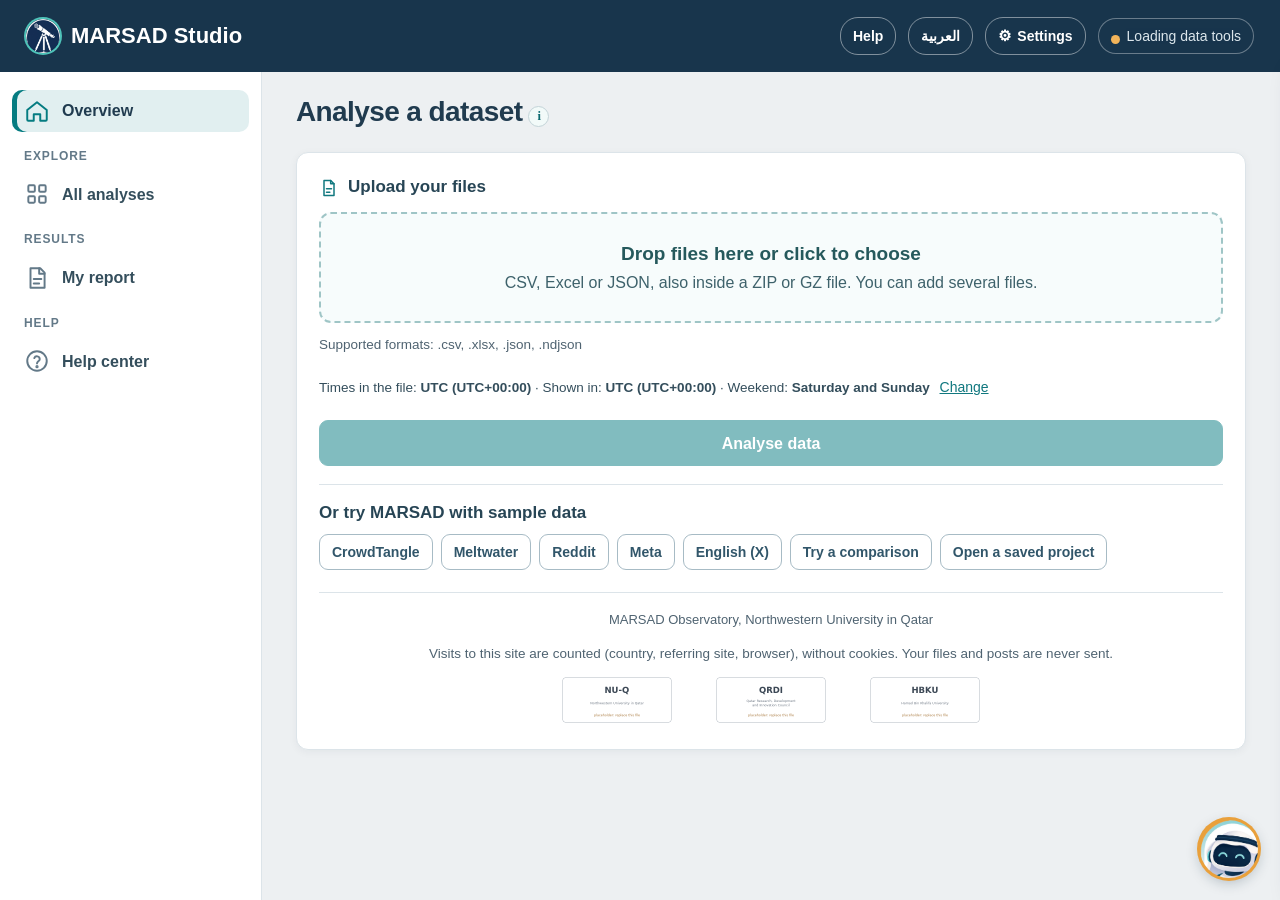
==== commit b44abab5: "Multilingual sentiment, browser toxicity, network toxicity filter, ZIP and GZ files - Positive or ne" ====
--- a/index.html
+++ b/index.html
@@ -715,7 +715,7 @@
 <div id="fullscr" role="dialog" aria-modal="true" aria-labelledby="fulltitle"><div class="fs-head"><b id="fulltitle"></b><button class="close-modal" id="fullclose" aria-label="Close">×</button></div><div id="fullfig"></div></div>
 <div id="busy"><div class="in" role="status" aria-live="polite"><span class="spin"></span><span id="busytxt">Working</span></div></div>
 <div class="modal-scrim" id="modal"><section class="modal" role="dialog" aria-modal="true" aria-labelledby="modalTitle"><div class="modal-head"><h2 id="modalTitle"></h2><button aria-label="Close" class="close-modal" id="closeModal">×</button></div><div id="modalBody"></div></section></div>
-<input type="file" id="file" multiple accept=".csv,.tsv,.txt,.xlsx,.xls,.json,.jsonl,.ndjson" hidden>
+<input type="file" id="file" multiple accept=".csv,.tsv,.txt,.xlsx,.xls,.json,.jsonl,.ndjson,.zip,.gz" hidden>
 <input type="file" id="projfile" accept=".json,.marsad.json" hidden>
 
 <script src="help.js"></script>
@@ -736,7 +736,7 @@
 
 const SITE = "/home/pyodide/site";
 const PKGS = ["numpy", "pandas", "scipy", "scikit-learn", "regex", "msgpack", "tzdata", "packaging"];
-const BUILD = "2026-11-14 12:05 UTC";   // >>> BUILD STAMP <<< replaced by build_web_bundle.sh
+const BUILD = "2026-11-14 13:27 UTC";   // >>> BUILD STAMP <<< replaced by build_web_bundle.sh
 let VERSION = "", CH = null, V = null, DR = null, SAMPLE = null, py = null, W = null, REG = null, PL = null, SCAN = null, LEX = [], dl = null, wordfreq = false;
 const files = [], results = {}, params = {}, saved = new Set(), fileSel = {};
 let loadMode = "combine";
@@ -972,7 +972,8 @@
 // Analyses served by a language model the page runs itself (nlp/): they leave GONE when this browser can run it.
 const NLP_OK = !!(window.MarsadNLP && MarsadNLP.supported());
 const EMB_CARDS = ["TOPIC-3", "TOPIC-4", "TOPIC-5", "SPREAD-14"];   // analyses that read the posts' meaning vectors
-const NLP_CARDS = NLP_OK ? EMB_CARDS.concat(window.MARSAD_MODELS?.sentiment ? ["FRAME-7"] : [], window.MARSAD_MODELS?.ner ? ["WORDS-13"] : []) : [];
+const NLP_CARDS = NLP_OK ? EMB_CARDS.concat(window.MARSAD_MODELS?.sentiment || window.MARSAD_MODELS?.sentiment_multi ? ["FRAME-7"] : [],
+                                             window.MARSAD_MODELS?.toxicity ? ["FRAME-9"] : [], window.MARSAD_MODELS?.ner ? ["WORDS-13"] : []) : [];
 const GONE = ["FRAME-7", "FRAME-8", "FRAME-9", "FRAME-10", "FRAME-11", "FRAME-14", "FRAME-12", "FRAME-13", "SPREAD-7", "SPREAD-8", "SPREAD-9", "TOPIC-3", "TOPIC-4", "TOPIC-5", "SPREAD-14", "WORDS-13", "PLAN-offensive", "PLAN-hope"].filter(id => !NLP_CARDS.includes(id));
 function dropGone(reg) {
   reg.cards = (reg.cards || []).filter(c => !GONE.includes(c.id));
@@ -1368,7 +1369,7 @@
   if (SRC === "own") {
     if (BIGFILE) return head("file", "A large file") + bigPanel();
     return head("file", files.length ? "Your files" : "Upload your files") + `
-      <div class="drop" id="drop" tabindex="0" role="button"><b>${files.length ? trUI("Add another file") : trUI("Drop files here or click to choose")}</b>${esc(trUI("CSV, Excel, JSON. You can add several files."))}</div>
+      <div class="drop" id="drop" tabindex="0" role="button"><b>${files.length ? trUI("Add another file") : trUI("Drop files here or click to choose")}</b>${esc(trUI("CSV, Excel or JSON, also inside a ZIP or GZ file. You can add several files."))}</div>
       <div id="filelist"></div>
       <div class="uprow">
         <span class="small-print">${esc(trUI("Supported formats: .csv, .xlsx, .json, .ndjson"))}</span>
@@ -2060,6 +2061,10 @@
     // Reading a file this size into memory is what would stop the tab, so it is not read: the
     // panel works from the file itself, a slice at a time.
     if (f.size > BIG_BYTES) {
+      if (/\.(zip|gz)$/i.test(f.name)) {
+        alertMsg(trUI("A compressed file this large cannot be read in slices. Unpack it on your computer and add the file inside."));
+        continue;
+      }
       if (/\.(xlsx|xls)$/i.test(f.name)) {
         alertMsg(trUI("An Excel file this large cannot be read in slices. Save it as CSV and add that instead."));
         continue;
@@ -2420,39 +2425,93 @@
     return true;
   } catch (e) { return nlpFail(e); }
 }
-// FRAME-7: sentiment labels from the configured classifier (nlp/models.js)
+// FRAME-7: sentiment labels from the configured classifiers (nlp/models.js): one for Arabic posts and, when set, a
+// multilingual one for every other post. Each part is run, cached and stored on its own; the second is merged in.
+function nlpSentimentParts(file) {
+  const M = MARSAD_MODELS, parts = [];
+  if (M.sentiment) parts.push({key: "ar", spec: M.sentiment, scope: /^arabic$/i.test(M.sentiment.languages || "") ? "arabic" : "",
+                               what: "Arabic posts"});
+  if (M.sentiment_multi && (!parts.length || parts[0].scope)) parts.push({key: "multi", spec: M.sentiment_multi, scope: parts.length ? "other" : "",
+                               what: parts.length ? "Posts in other languages" : "All posts"});
+  parts.forEach(p => { p.n = nlpEligible(p.scope, file); });
+  return parts.filter(p => p.n > 0);
+}
+function nlpStoreSentiment(part, t, r, merge, file) {
+  W.set_labels("sentiment", JSON.stringify(r.labels), JSON.stringify(Array.from(r.scores)), JSON.stringify(t.pos),
+               part.spec.label || part.spec.id, t.eligible, file || null, part.spec.note || "", merge, part.spec.languages || "");
+}
 async function nlpSentiment(file) {
   if (JSON.parse(W.label_status("sentiment", file || null))) return true;
-  const spec = MARSAD_MODELS.sentiment, cap = MARSAD_MODELS.sample || 5000;
-  const arabicOnly = /^arabic$/i.test(spec.languages || "");
-  const saved = await nlpSaved("clf", spec, arabicOnly, file);
-  if (saved) {
-    W.set_labels("sentiment", JSON.stringify(saved.r.labels), JSON.stringify(Array.from(saved.r.scores)), JSON.stringify(saved.t.pos),
-                 spec.label || spec.id, saved.t.eligible, file || null, spec.note || "");
+  const cap = MARSAD_MODELS.sample || 5000, parts = nlpSentimentParts(file);
+  if (!parts.length) return nlpNone("This file has no posts with text for the sentiment models.");
+  const saved = await Promise.all(parts.map(p => nlpSaved("clf", p.spec, p.scope, file)));
+  if (saved.every(Boolean)) {
+    parts.forEach((p, i) => nlpStoreSentiment(p, saved[i].t, saved[i].r, i > 0, file));
     REG = dropGone(JSON.parse(W.registry_json())); PL = REG.plain;
     return true;
   }
-  const n = nlpEligible(arabicOnly, file);
+  const big = parts.some(p => p.n > cap);
   const c = await nlpChoice(`<article class="panel nlp-panel"><h3 class="panel-title">${tU("This analysis uses a language model that runs in your browser")}</h3>
     <p>${tU("Your posts stay on this computer. The model is downloaded once and your browser keeps it for next time.")}</p>
-    <div class="nlp-opts"><label class="cb"><input type="radio" name="nlpmodel" value="s" checked> <b>${esc(spec.label || spec.id)}</b>: ${esc(trUI(spec.languages || ""))}, ${spec.mb || "?"} MB · ${fmt(n)} ${tU("posts")}</label></div>
+    <div class="nlp-opts">${parts.map(p => `<label class="cb"><input type="checkbox" name="nlppart" value="${p.key}" checked> ${tU(p.what)}: <b>${esc(p.spec.label || p.spec.id)}</b> (${esc(trUI(p.spec.languages || ""))}), ${p.spec.mb || "?"} MB · ${fmt(p.n)} ${tU("posts")}</label>`).join("")}</div>
+    ${big ? `<div class="nlp-opts"><label class="cb"><input type="radio" name="nlpn" value="sample" checked> ${tU("A random sample of")} ${fmt(cap)} ${tU("posts (a few minutes on a laptop)")}</label><label class="cb"><input type="radio" name="nlpn" value="all"> ${tU("All posts (can take much longer; the time left is shown as it runs)")}</label></div>` : ""}
+    <button class="btn primary" id="nlpgo">${tU("Download the model and run")}</button></article>`);
+  if (!c) return false;
+  const on = new Set([...$("#cardbody").querySelectorAll("input[name=nlppart]:checked")].map(x => x.value));
+  const run = parts.filter(p => on.has(p.key));
+  if (!run.length) return nlpNone("No model was chosen, so nothing was labelled.");
+  MarsadStats.event(`model/sentiment/${run.map(p => p.key).join("+")}/${c.all ? "all" : "sample"}`);
+  try {
+    for (const [i, p] of run.entries()) {
+      const t = JSON.parse(W.browser_texts(p.scope, c.all ? 0 : cap, file || null));
+      const ck = ["clf", p.spec.id, MarsadNLP.hash(t.texts)].join("|");
+      let r = await MarsadNLP.cacheGet(ck);
+      if (!r) {
+        $("#cardbody").innerHTML = nlpProgressBox(trUI("Labelling the posts with the language model") + (run.length > 1 ? ` (${i + 1}/${run.length}: ${trUI(p.what)})` : ""));
+        r = await MarsadNLP.run("classify", p.spec, t.texts, nlpReporter("posts"));
+        r = {labels: r.labels, scores: Array.from(r.scores)};
+        await MarsadNLP.cachePut(ck, r);
+      }
+      nlpStoreSentiment(p, t, r, i > 0, file);
+    }
+    REG = dropGone(JSON.parse(W.registry_json())); PL = REG.plain;
+    return true;
+  } catch (e) { return nlpFail(e); }
+}
+function nlpNone(msg, links) {
+  const box = $("#cardbody"); if (!box) return false;
+  box.innerHTML = `<div class="msg grey"><b>${tU(msg)}</b>${(links || []).map(([id, t]) => ` <button class="btn small" data-go="c-${id}">${tU(t)} ›</button>`).join("")}</div>`;
+  return false;
+}
+// FRAME-9: toxicity scores (one per attribute) from the configured multi-label model (nlp/models.js)
+async function nlpToxicity(file) {
+  if (JSON.parse(W.label_status("toxicity", file || null))) return true;
+  const spec = MARSAD_MODELS.toxicity, cap = MARSAD_MODELS.sample || 5000, scope = spec.scope || "";
+  const n = nlpEligible(scope, file);
+  if (!n) return nlpNone("This file has no posts in English, the language the toxicity model reads. For Arabic posts, use these analyses:",
+                         [["FRAME-17", "Offensive language"], ["FRAME-22", "Hate speech"]]);
+  const store = (t, r) => W.set_toxicity(JSON.stringify(r.scores), JSON.stringify(t.pos), spec.label || spec.id, t.eligible,
+                                         file || null, spec.note || "", spec.languages || "");
+  const saved = await nlpSaved("tox", spec, scope, file);
+  if (saved) { store(saved.t, saved.r); return true; }
+  const c = await nlpChoice(`<article class="panel nlp-panel"><h3 class="panel-title">${tU("This analysis uses a language model that runs in your browser")}</h3>
+    <p>${tU("Your posts stay on this computer. The model is downloaded once and your browser keeps it for next time.")}</p>
+    <div class="nlp-opts"><label class="cb"><input type="radio" name="nlpmodel" value="t" checked> <b>${esc(spec.label || spec.id)}</b>: ${esc(trUI(spec.languages || ""))}, ${spec.mb || "?"} MB · ${fmt(n)} ${tU("posts")}</label></div>
     ${n > cap ? `<div class="nlp-opts"><label class="cb"><input type="radio" name="nlpn" value="sample" checked> ${tU("A random sample of")} ${fmt(cap)} ${tU("posts (a few minutes on a laptop)")}</label><label class="cb"><input type="radio" name="nlpn" value="all"> ${tU("All posts (can take much longer; the time left is shown as it runs)")}</label></div>` : ""}
     <button class="btn primary" id="nlpgo">${tU("Download the model and run")}</button></article>`);
   if (!c) return false;
-  MarsadStats.event(`model/sentiment/${c.all ? "all" : "sample"}`);
+  MarsadStats.event(`model/toxicity/${c.all ? "all" : "sample"}`);
   try {
-    const t = JSON.parse(W.browser_texts(arabicOnly, c.all ? 0 : cap, file || null));
-    const ck = ["clf", spec.id, MarsadNLP.hash(t.texts)].join("|");
+    const t = JSON.parse(W.browser_texts(scope, c.all ? 0 : cap, file || null));
+    const ck = ["tox", spec.id, MarsadNLP.hash(t.texts)].join("|");
     let r = await MarsadNLP.cacheGet(ck);
     if (!r) {
-      $("#cardbody").innerHTML = nlpProgressBox("Labelling the posts with the language model");
-      r = await MarsadNLP.run("classify", spec, t.texts, nlpReporter("posts"));
-      r = {labels: r.labels, scores: Array.from(r.scores)};
+      $("#cardbody").innerHTML = nlpProgressBox("Scoring the posts with the language model");
+      r = await MarsadNLP.run("scores", spec, t.texts, nlpReporter("posts"));
+      r = {scores: Object.fromEntries(Object.entries(r.scores).map(([k, v]) => [k, Array.from(v)]))};
       await MarsadNLP.cachePut(ck, r);
     }
-    W.set_labels("sentiment", JSON.stringify(r.labels), JSON.stringify(Array.from(r.scores)), JSON.stringify(t.pos),
-                 spec.label || spec.id, t.eligible, file || null, spec.note || "");
-    REG = dropGone(JSON.parse(W.registry_json())); PL = REG.plain;
+    store(t, r);
     return true;
   } catch (e) { return nlpFail(e); }
 }
@@ -2473,7 +2532,7 @@
   const file = COMPARE() && !splitKey(id) ? (fileSel[id] || "") : "";
   if (r && (r.file || "") !== file) r = null;
   if (!r && NLP_CARDS.includes(id)) {
-    const ok = id === "FRAME-7" ? await nlpSentiment(file) : id === "WORDS-13" ? await nlpNames(file)
+    const ok = id === "FRAME-7" ? await nlpSentiment(file) : id === "FRAME-9" ? await nlpToxicity(file) : id === "WORDS-13" ? await nlpNames(file)
              : id === "TOPIC-3" ? await nlpConcepts(file) : await nlpEmbeddings(file);
     if (!ok || view.page !== "card" || view.id !== id) return;
   }
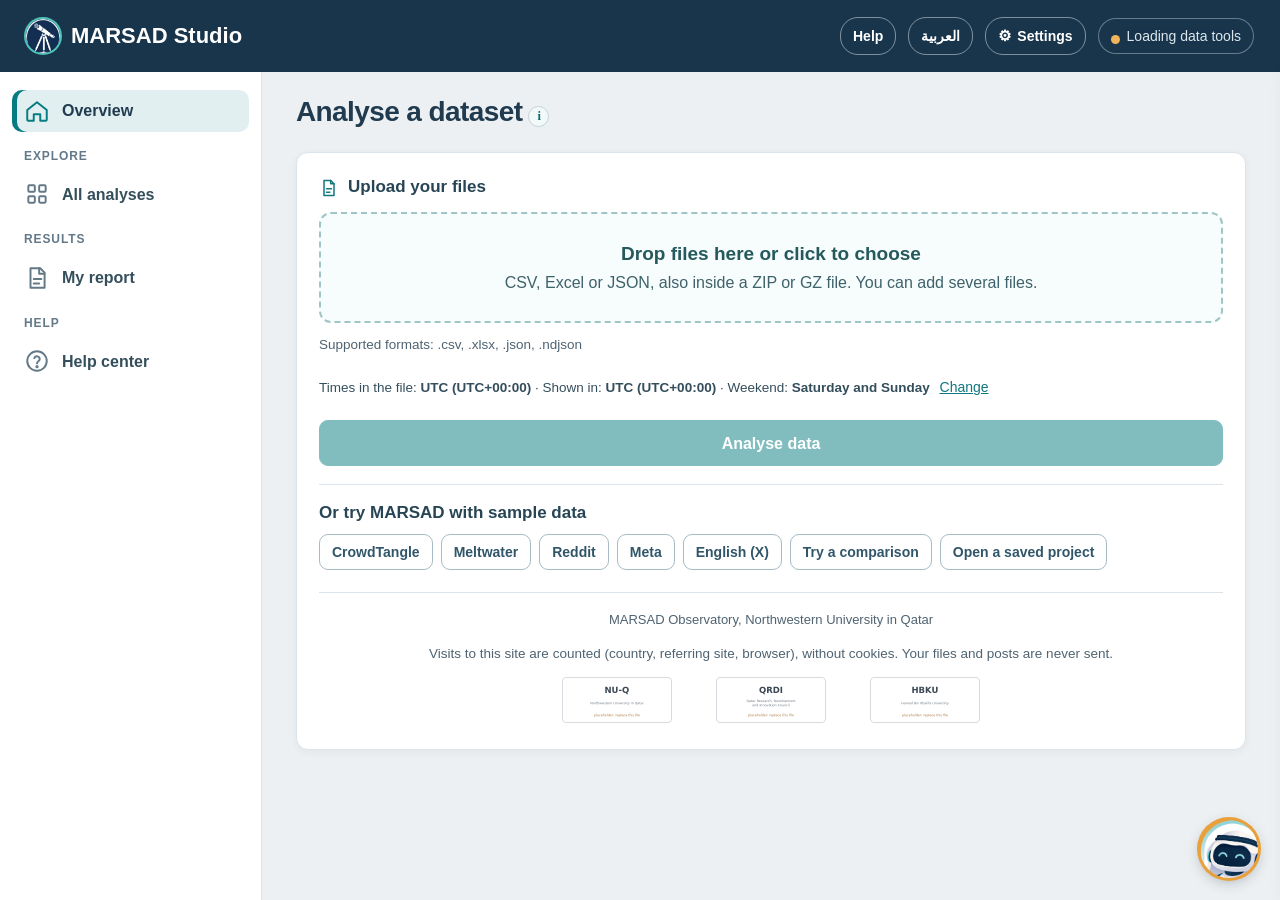
==== commit 0c5cc5ec: "Topics: new 3D map view, same as MARSAD Analytics (turn, zoom, auto-rotate, views, topic list with c" ====
--- a/index.html
+++ b/index.html
@@ -719,6 +719,7 @@
 <input type="file" id="projfile" accept=".json,.marsad.json" hidden>
 
 <script src="help.js"></script>
+<script src="map3d.js?v=1"></script>
 <script src="analytics.js"></script>
 <script src="nlp/models.js"></script>
 <script src="nlp/client.js"></script>
@@ -2846,6 +2847,13 @@
 }
 function plot(el, fig, opt = {}) {
   fig = orderFig(fig);
+  el.__fig = fig;
+  // 3D maps of posts get the canvas view (turn, zoom, topic list, no overlapping names); exports still draw the Plotly chart
+  if (!opt.forLight && !opt.compact && window.MarsadMap3D && MarsadMap3D.is(fig)) {
+    if (el._fullLayout && window.Plotly) Plotly.purge(el);
+    return MarsadMap3D.render(el, fig, {lang: LANG, tr: trUI, dark: isDark(), onPosts: (c, name) => showPosts(c, String(name || ""))});
+  }
+  if (el.dataset.m3) { el.innerHTML = ""; delete el.dataset.m3; el.__m3 = null; }
   const dk = isDark() && !opt.forLight;
   const ink = dk ? "#e4ecf1" : "#243543", grid = dk ? "#32434f" : "#e4eaee";
   const layout = Object.assign({}, fig.layout, {autosize: true,
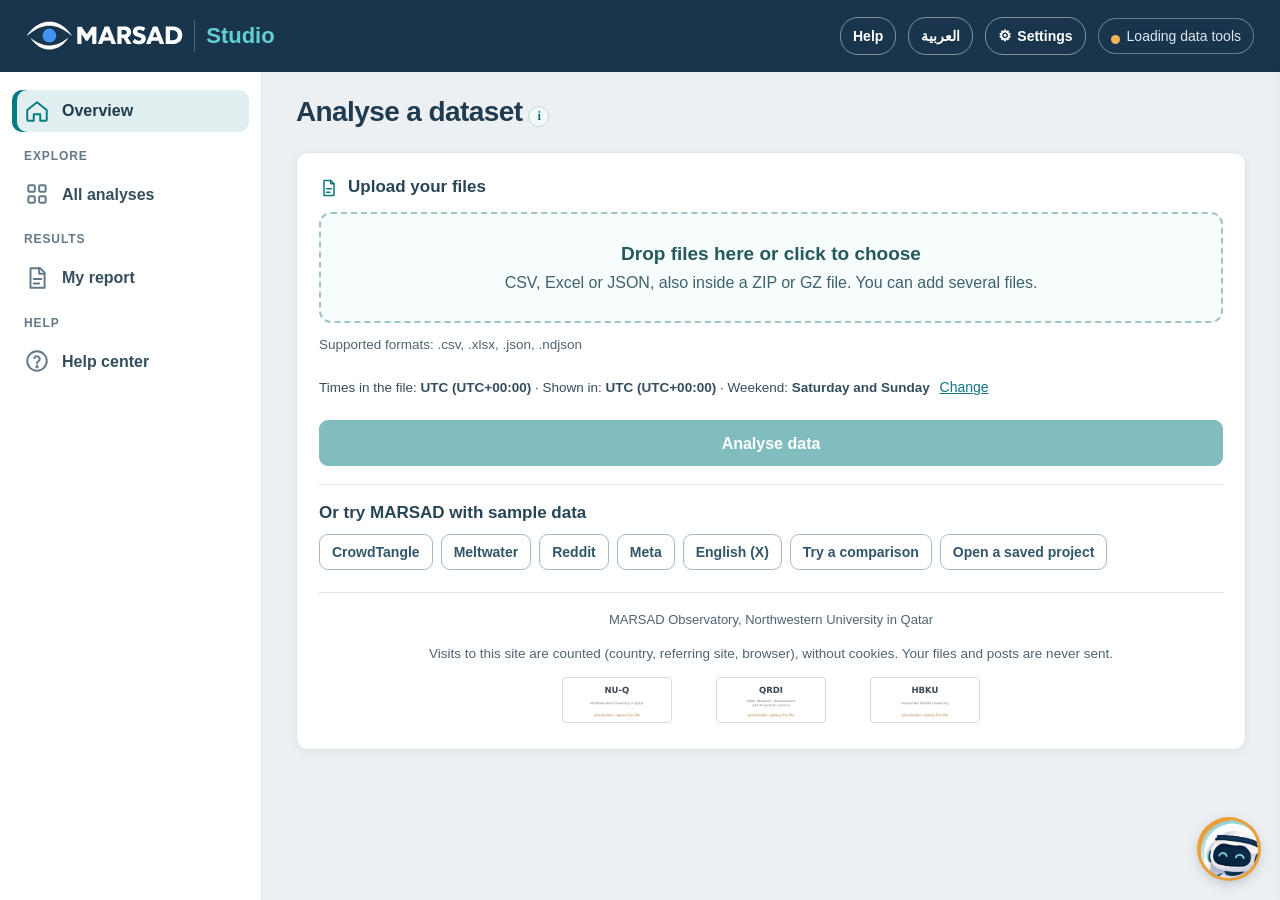
==== commit fd60275c: "New MARSAD logo: white wordmark in the top bar with 'Studio', new browser and phone icons Co-Authore" ====
--- a/index.html
+++ b/index.html
@@ -7,8 +7,8 @@
 <!-- No web fonts: the page loads nothing from the internet, so your posts, your address and the fact that you opened
      it stay on your machine, and the page works offline. Arabic uses the fonts your system already has. -->
 <meta name="color-scheme" content="light dark">
-<link rel="icon" type="image/png" sizes="32x32" href="assets/favicon-32.png">
-<link rel="apple-touch-icon" href="assets/apple-touch-icon.png">
+<link rel="icon" type="image/png" sizes="32x32" href="assets/favicon-32.png?v=3">
+<link rel="apple-touch-icon" href="assets/apple-touch-icon.png?v=3">
 <script>
 (function () {
   try {
@@ -63,7 +63,7 @@
    controls rather than dragging the whole page sideways with it. */
 .appbar{overflow-x:hidden}
 .appbar{height:72px;background:var(--navy);color:var(--k-n-100);display:flex;align-items:center;justify-content:space-between;padding:0 26px;gap:16px;position:sticky;top:0;z-index:50}
-.branding{display:flex;align-items:center;gap:11px}
+.branding{display:flex;align-items:center;gap:11px}.brand-wm{height:30px;width:auto;display:block}.brand-tool{font-size:19px;font-weight:600;color:#62d0cf;border-inline-start:1px solid rgba(255,255,255,.25);padding-inline-start:11px}@media(max-width:540px){.brand-wm{height:22px}}
 .brand-mark{width:34px;height:34px;border-radius:50%;flex:none;display:block;
   box-shadow:0 0 0 2px var(--k-tea-55-40)}
 .brand{font-size:22px;font-weight:800}.brand-sub{color:var(--k-blu-85-40);font-size:13px;margin-top:2px}
@@ -695,7 +695,7 @@
 <body>
 <button class="skip" id="skiplink">Skip to content</button>
 <header class="appbar">
-  <div class="branding"><img class="brand-mark" src="assets/marsad-logo-128.png" alt="" width="34" height="34" decoding="async"><div><div class="brand">MARSAD Studio</div></div></div>
+  <div class="branding"><img class="brand-wm" src="assets/marsad-wordmark-light.svg?v=5" alt="MARSAD" width="157" height="30" decoding="async"><div class="brand brand-tool">Studio</div></div>
   <div class="top-right"><span id="filebar"></span><button class="sizebtn" id="helpbtn" title="Guides for every analysis, questions and answers">Help</button><button class="sizebtn" id="langbtn" lang="ar" title="Show the menus in Arabic">العربية</button><button class="sizebtn" id="lookbtn" data-act="settings" title="Settings"><span class="gear">&#9881;</span><span class="lbl">Settings</span></button><span class="pill ondev" id="engine" title="Status: Ready."><span class="dot" aria-hidden="true"></span><span class="ondev-state"></span></span></div>
 </header>
 <nav class="mobile-nav" id="mobileNav" aria-label="Sections"></nav>
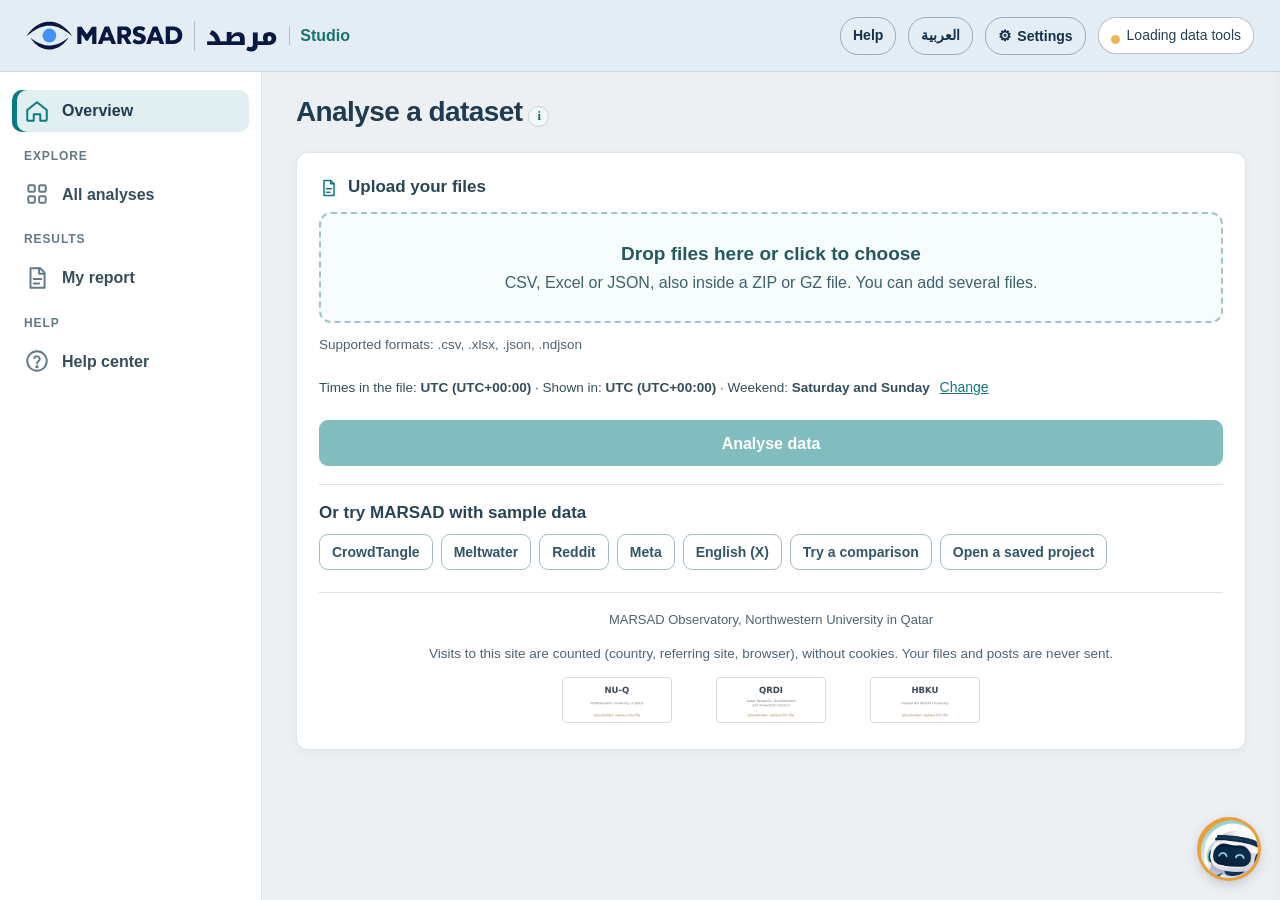
==== commit ff78b531: "Studio bar like the public pages: light bar, navy MARSAD logo, bold Kufi مرصد, then Studio Co-Author" ====
--- a/index.html
+++ b/index.html
@@ -63,7 +63,7 @@
    controls rather than dragging the whole page sideways with it. */
 .appbar{overflow-x:hidden}
 .appbar{height:72px;background:var(--navy);color:var(--k-n-100);display:flex;align-items:center;justify-content:space-between;padding:0 26px;gap:16px;position:sticky;top:0;z-index:50}
-.branding{display:flex;align-items:center;gap:11px}.brand-wm{height:30px;width:auto;display:block}.brand-tool{font-size:19px;font-weight:600;color:#62d0cf;border-inline-start:1px solid rgba(255,255,255,.25);padding-inline-start:11px}@media(max-width:540px){.brand-wm{height:22px}}
+.branding{display:flex;align-items:center;gap:11px}.brand-wm{height:30px;width:auto;display:block}.brand-tool{font-size:16px;font-weight:600;color:#19716f;border-inline-start:1px solid rgba(20,48,74,.25);padding-inline-start:10px;line-height:1.2;white-space:nowrap}@media(max-width:540px){.brand-wm{height:22px}}
 .brand-mark{width:34px;height:34px;border-radius:50%;flex:none;display:block;
   box-shadow:0 0 0 2px var(--k-tea-55-40)}
 .brand{font-size:22px;font-weight:800}.brand-sub{color:var(--k-blu-85-40);font-size:13px;margin-top:2px}
@@ -689,13 +689,25 @@
 .procrow.tzrow label{display:flex;flex-direction:column;gap:2px}
 .procrow .tzin{min-width:260px;font:inherit;padding:6px 8px;border:1px solid var(--border);border-radius:8px}
 .procrow select{font:inherit;padding:6px 8px;border:1px solid var(--border);border-radius:8px}
+
+/* light top bar: the MARSAD logo is navy, so the bar is a light grey-blue; logo, مرصد and the tool name as on the public pages */
+@font-face{font-family:"MARSAD Kufi";src:url(assets/fonts/marsad-ar-900.woff2) format("woff2");font-weight:900;font-display:swap;unicode-range:U+0600-06FF}.appbar .mk-ar{font-family:"MARSAD Kufi",Tahoma,sans-serif;font-weight:900;color:#081843;font-size:25px;line-height:1.2;letter-spacing:0;border-inline-start:1px solid rgba(20,48,74,.25);padding-inline-start:11px;white-space:nowrap}@media (max-width:1100px){.appbar .mk-ar{display:none}}
+.appbar,html[data-theme="dark"] .appbar,body.hicontrast .appbar{background:#e4edf3;color:#14304a;border-bottom:1px solid #c9d7e1}
+.appbar .brand,html[data-theme="dark"] .appbar .brand{color:#14304a}
+.brand-tool{color:#19716f;border-inline-start-color:rgba(20,48,74,.25)}
+.appbar .sizebtn,html[data-theme="dark"] .appbar .sizebtn{border-color:rgba(20,48,74,.35);color:#14304a;background:transparent}
+.appbar .sizebtn:hover,html[data-theme="dark"] .appbar .sizebtn:hover{background:rgba(20,48,74,.08)}
+.appbar .sizebtn[aria-pressed=true]{background:#14304a;color:#fff}
+.appbar .levelsw{border-color:rgba(20,48,74,.35)}.appbar .levelsw button{color:#14304a}.appbar .levelsw button.on{background:var(--teal,#0f7d7e);color:#fff}
+.appbar .pill,html[data-theme="dark"] .appbar .pill{background:#fff;color:#14304a;border-color:rgba(20,48,74,.3)}
+.appbar .top-right{color:#3b5a72}
 </style>
 <link rel="stylesheet" href="help.css">
 </head>
 <body>
 <button class="skip" id="skiplink">Skip to content</button>
 <header class="appbar">
-  <div class="branding"><img class="brand-wm" src="assets/marsad-wordmark-light.svg?v=5" alt="MARSAD" width="157" height="30" decoding="async"><div class="brand brand-tool">Studio</div></div>
+  <div class="branding"><img class="brand-wm" src="assets/marsad-wordmark.svg?v=5" alt="MARSAD" width="157" height="30" decoding="async"><span class="mk-ar" lang="ar" aria-hidden="true">مرصد</span><span class="brand-tool">Studio</span></div>
   <div class="top-right"><span id="filebar"></span><button class="sizebtn" id="helpbtn" title="Guides for every analysis, questions and answers">Help</button><button class="sizebtn" id="langbtn" lang="ar" title="Show the menus in Arabic">العربية</button><button class="sizebtn" id="lookbtn" data-act="settings" title="Settings"><span class="gear">&#9881;</span><span class="lbl">Settings</span></button><span class="pill ondev" id="engine" title="Status: Ready."><span class="dot" aria-hidden="true"></span><span class="ondev-state"></span></span></div>
 </header>
 <nav class="mobile-nav" id="mobileNav" aria-label="Sections"></nav>
@@ -3863,5 +3875,6 @@
 $("#chatin").addEventListener("keydown", e => { if (e.key === "Enter" && !e.shiftKey) { e.preventDefault(); chatSend($("#chatin").value); } });
 $("#chatsugg").addEventListener("click", e => { const b = e.target.closest("[data-q]"); if (b) chatSend(b.dataset.q); });
 </script>
+<script src="newtab.js?v=1"></script>
 </body>
 </html>
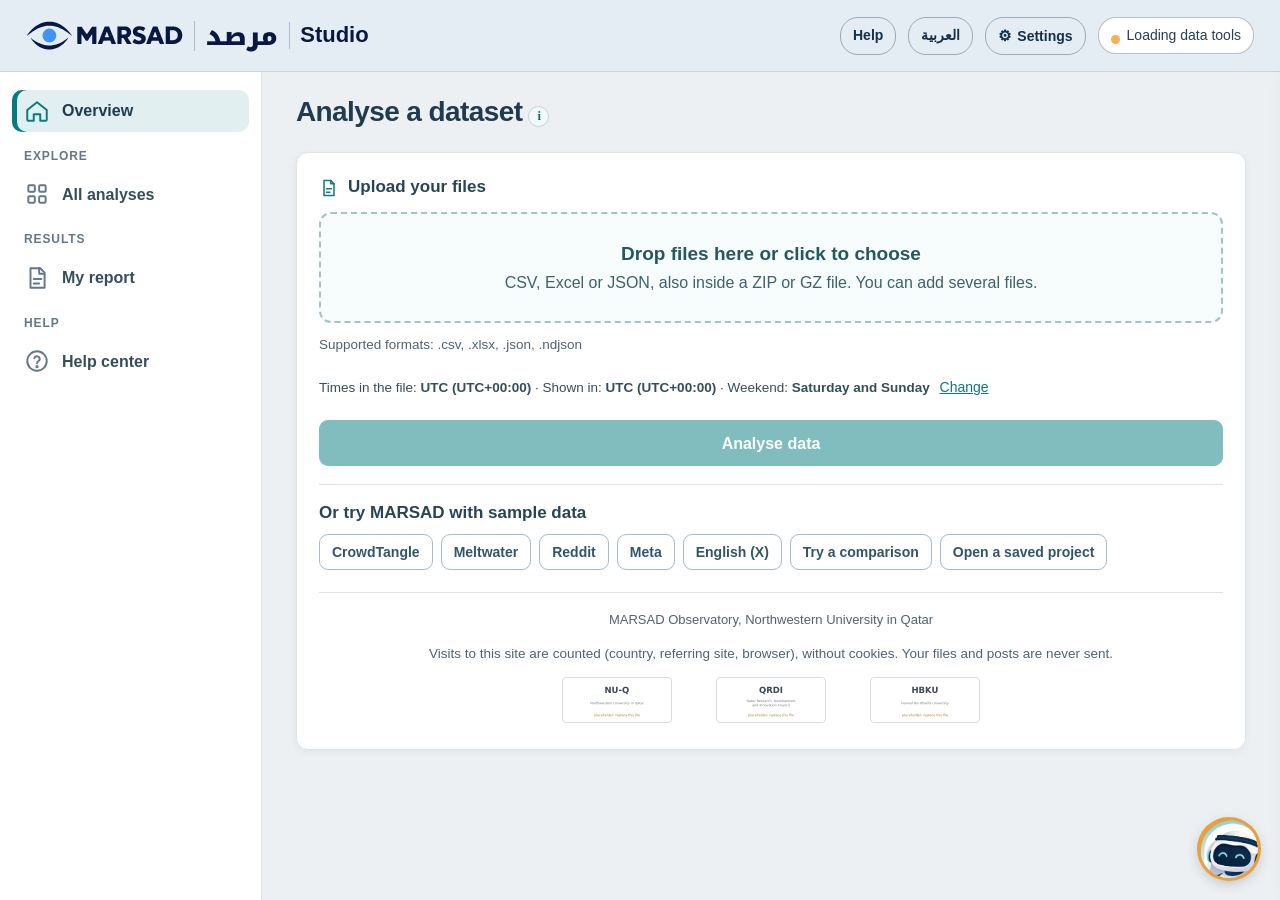
==== commit 6399b77b: "Studio bar and Help centre header like the other MARSAD pages; tool name bigger, bold and navy Co-Au" ====
--- a/index.html
+++ b/index.html
@@ -63,7 +63,7 @@
    controls rather than dragging the whole page sideways with it. */
 .appbar{overflow-x:hidden}
 .appbar{height:72px;background:var(--navy);color:var(--k-n-100);display:flex;align-items:center;justify-content:space-between;padding:0 26px;gap:16px;position:sticky;top:0;z-index:50}
-.branding{display:flex;align-items:center;gap:11px}.brand-wm{height:30px;width:auto;display:block}.brand-tool{font-size:16px;font-weight:600;color:#19716f;border-inline-start:1px solid rgba(20,48,74,.25);padding-inline-start:10px;line-height:1.2;white-space:nowrap}@media(max-width:540px){.brand-wm{height:22px}}
+.branding{display:flex;align-items:center;gap:11px}.brand-wm{height:30px;width:auto;display:block}.brand-tool{font-size:22px;font-weight:800;font-family:"Helvetica Neue",Arial,sans-serif;color:#081843;border-inline-start:1px solid rgba(20,48,74,.25);padding-inline-start:10px;line-height:1.2;white-space:nowrap}@media(max-width:540px){.brand-wm{height:22px}}
 .brand-mark{width:34px;height:34px;border-radius:50%;flex:none;display:block;
   box-shadow:0 0 0 2px var(--k-tea-55-40)}
 .brand{font-size:22px;font-weight:800}.brand-sub{color:var(--k-blu-85-40);font-size:13px;margin-top:2px}
@@ -694,7 +694,7 @@
 @font-face{font-family:"MARSAD Kufi";src:url(assets/fonts/marsad-ar-900.woff2) format("woff2");font-weight:900;font-display:swap;unicode-range:U+0600-06FF}.appbar .mk-ar{font-family:"MARSAD Kufi",Tahoma,sans-serif;font-weight:900;color:#081843;font-size:25px;line-height:1.2;letter-spacing:0;border-inline-start:1px solid rgba(20,48,74,.25);padding-inline-start:11px;white-space:nowrap}@media (max-width:1100px){.appbar .mk-ar{display:none}}
 .appbar,html[data-theme="dark"] .appbar,body.hicontrast .appbar{background:#e4edf3;color:#14304a;border-bottom:1px solid #c9d7e1}
 .appbar .brand,html[data-theme="dark"] .appbar .brand{color:#14304a}
-.brand-tool{color:#19716f;border-inline-start-color:rgba(20,48,74,.25)}
+.brand-tool,html[data-theme="dark"] .brand-tool{color:#081843;font-size:22px;font-weight:800;font-family:"Helvetica Neue",Arial,sans-serif;border-inline-start-color:rgba(20,48,74,.25)}
 .appbar .sizebtn,html[data-theme="dark"] .appbar .sizebtn{border-color:rgba(20,48,74,.35);color:#14304a;background:transparent}
 .appbar .sizebtn:hover,html[data-theme="dark"] .appbar .sizebtn:hover{background:rgba(20,48,74,.08)}
 .appbar .sizebtn[aria-pressed=true]{background:#14304a;color:#fff}
